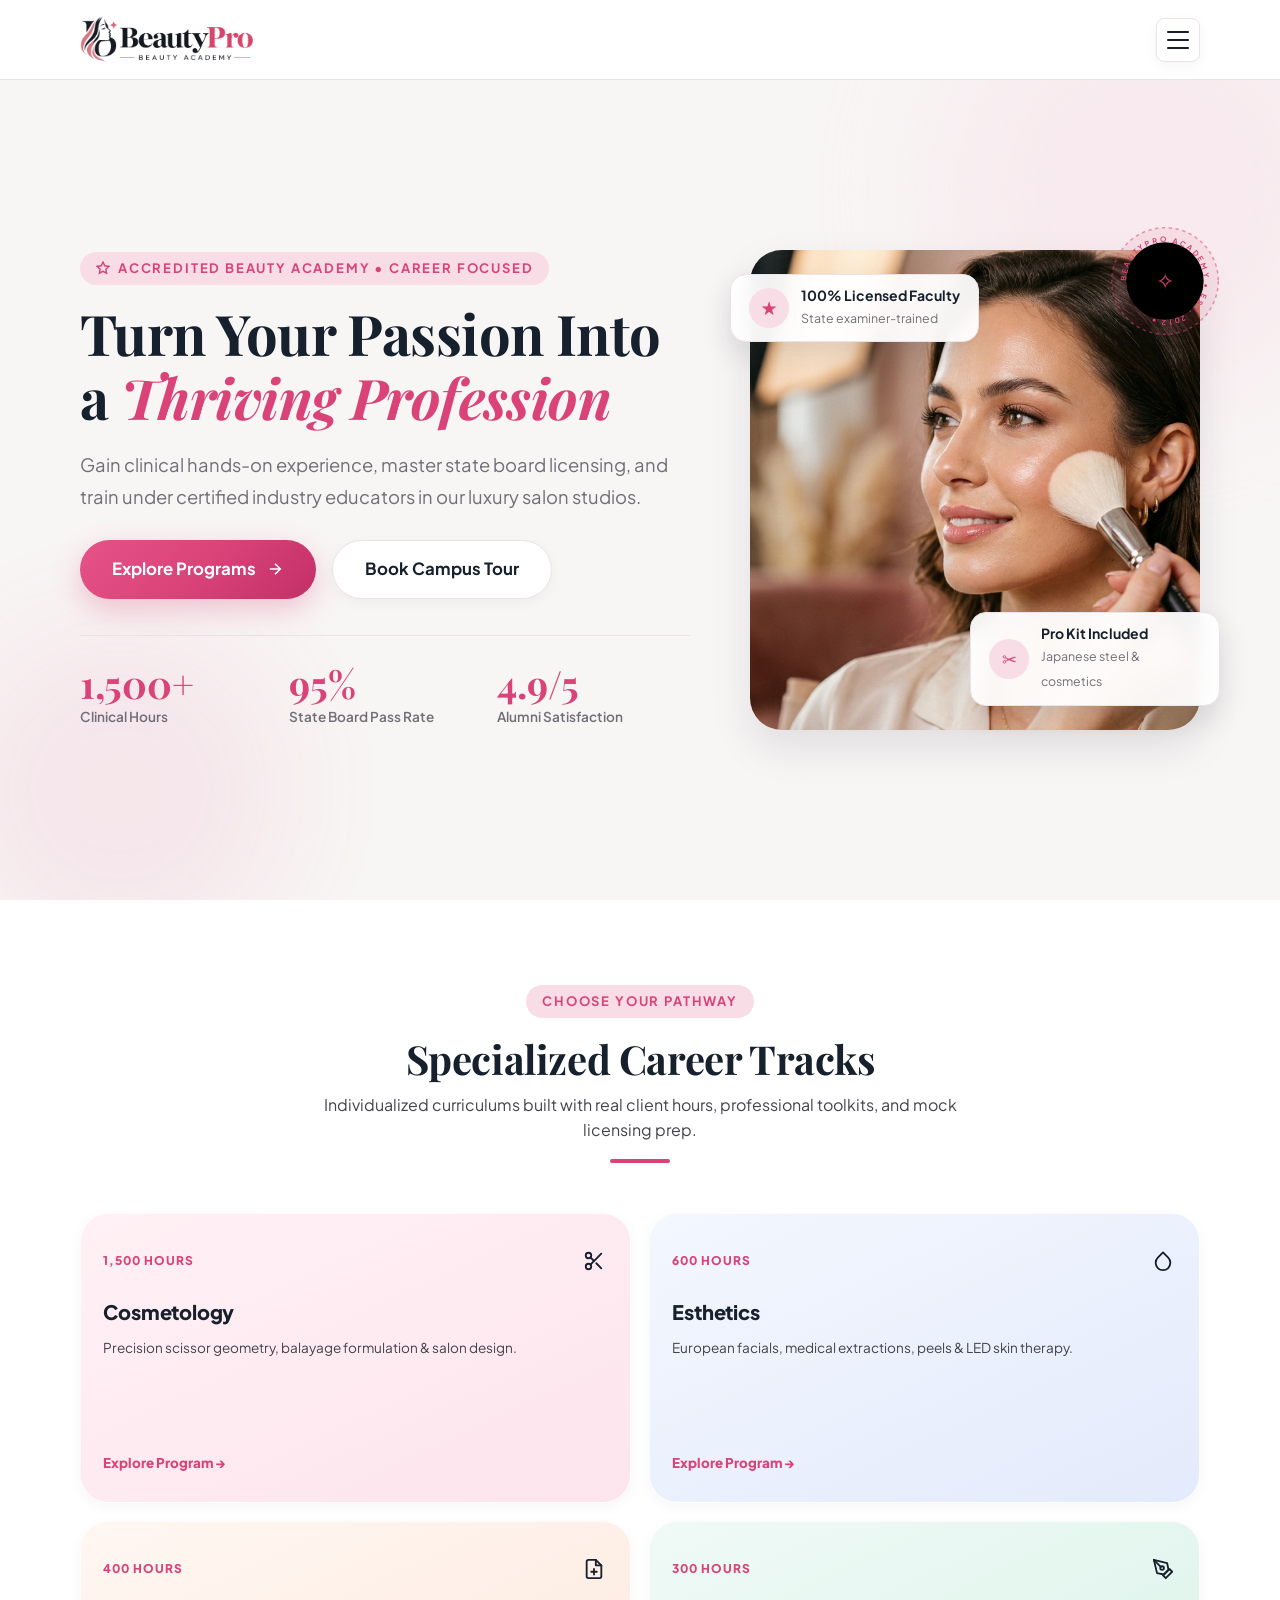
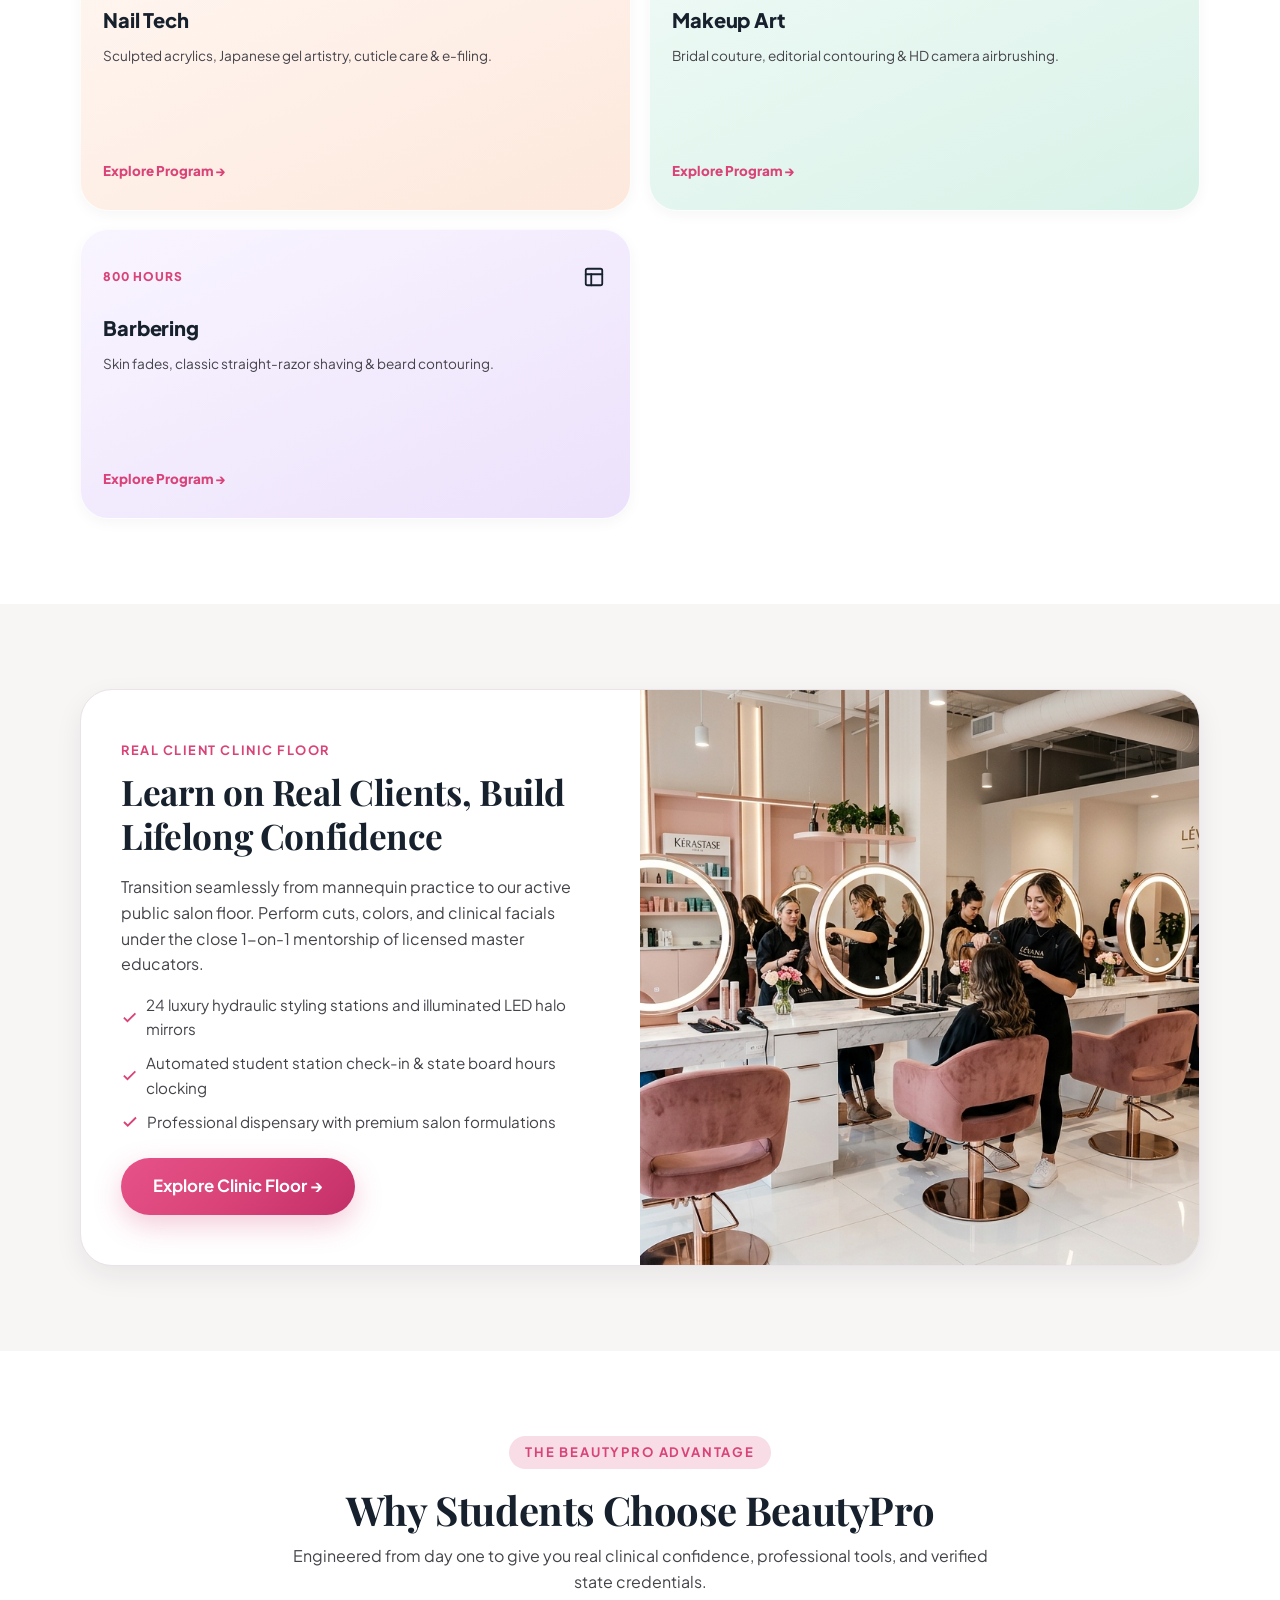
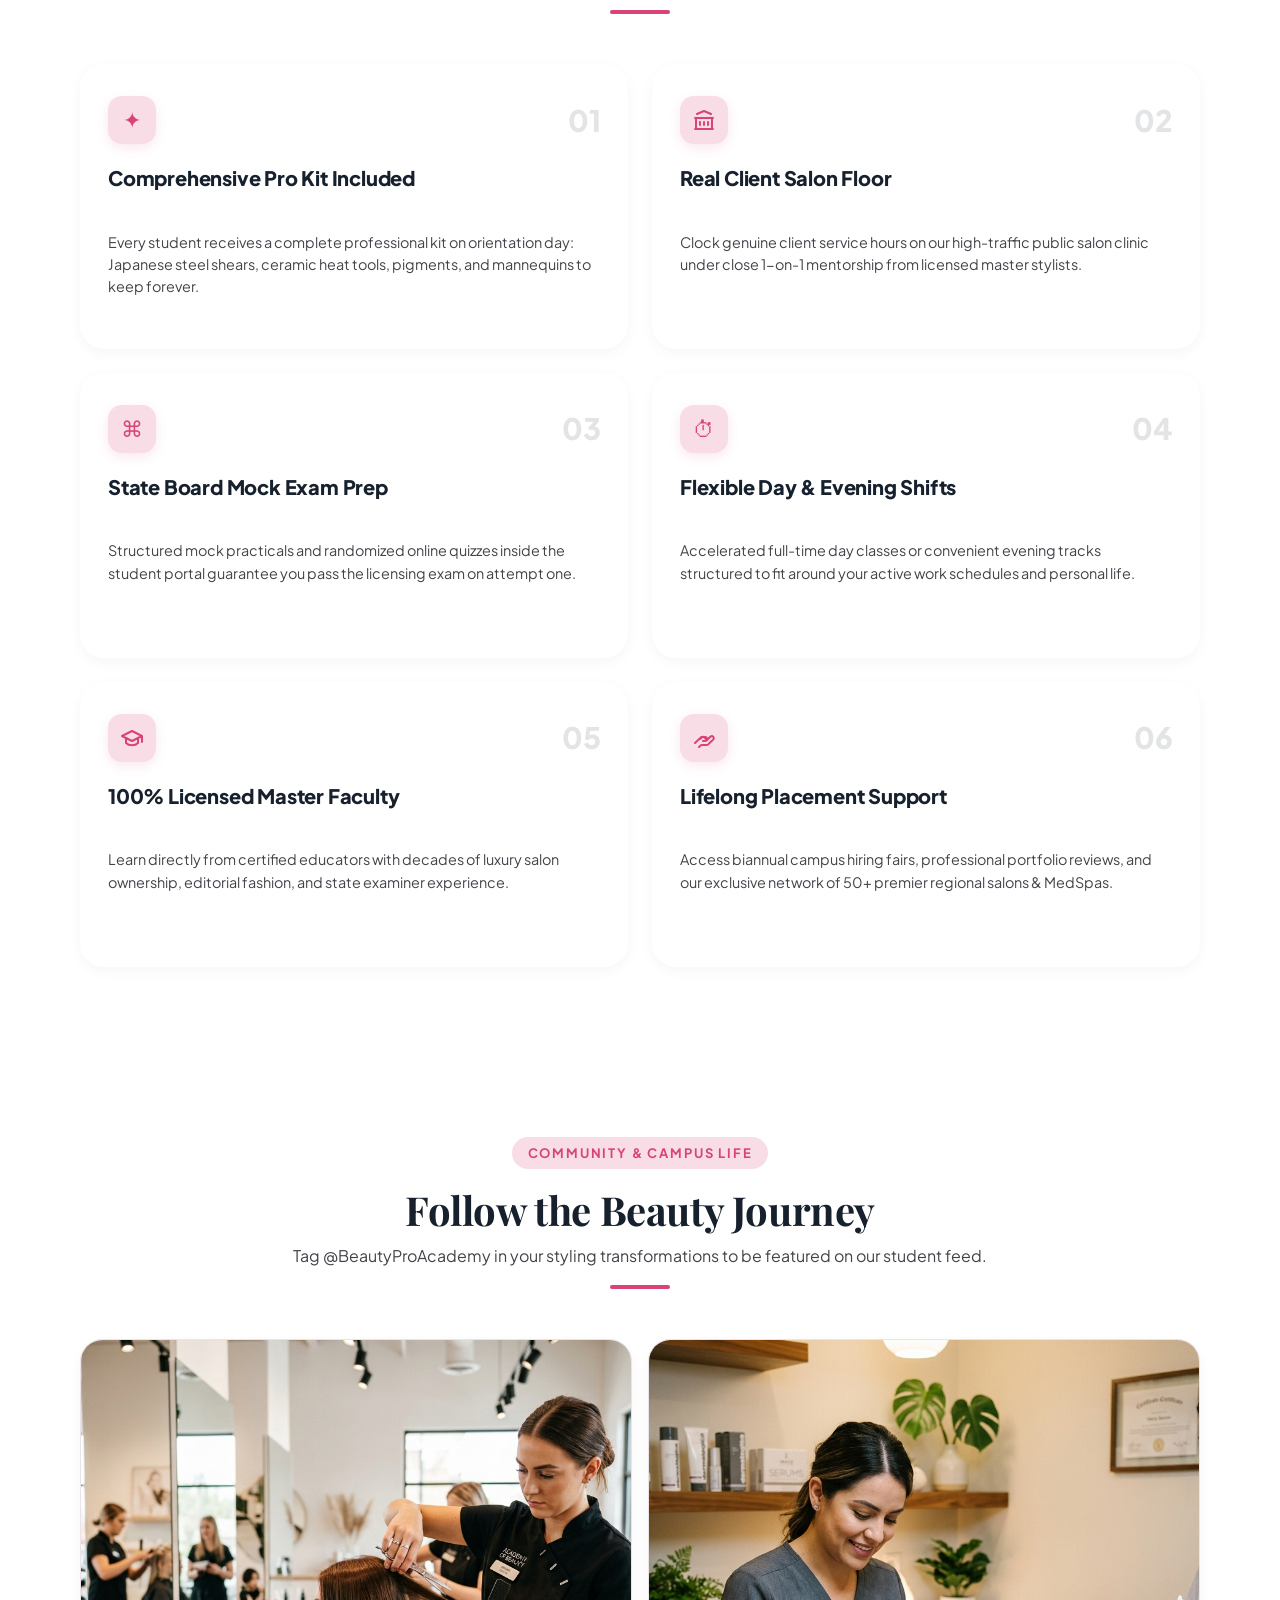
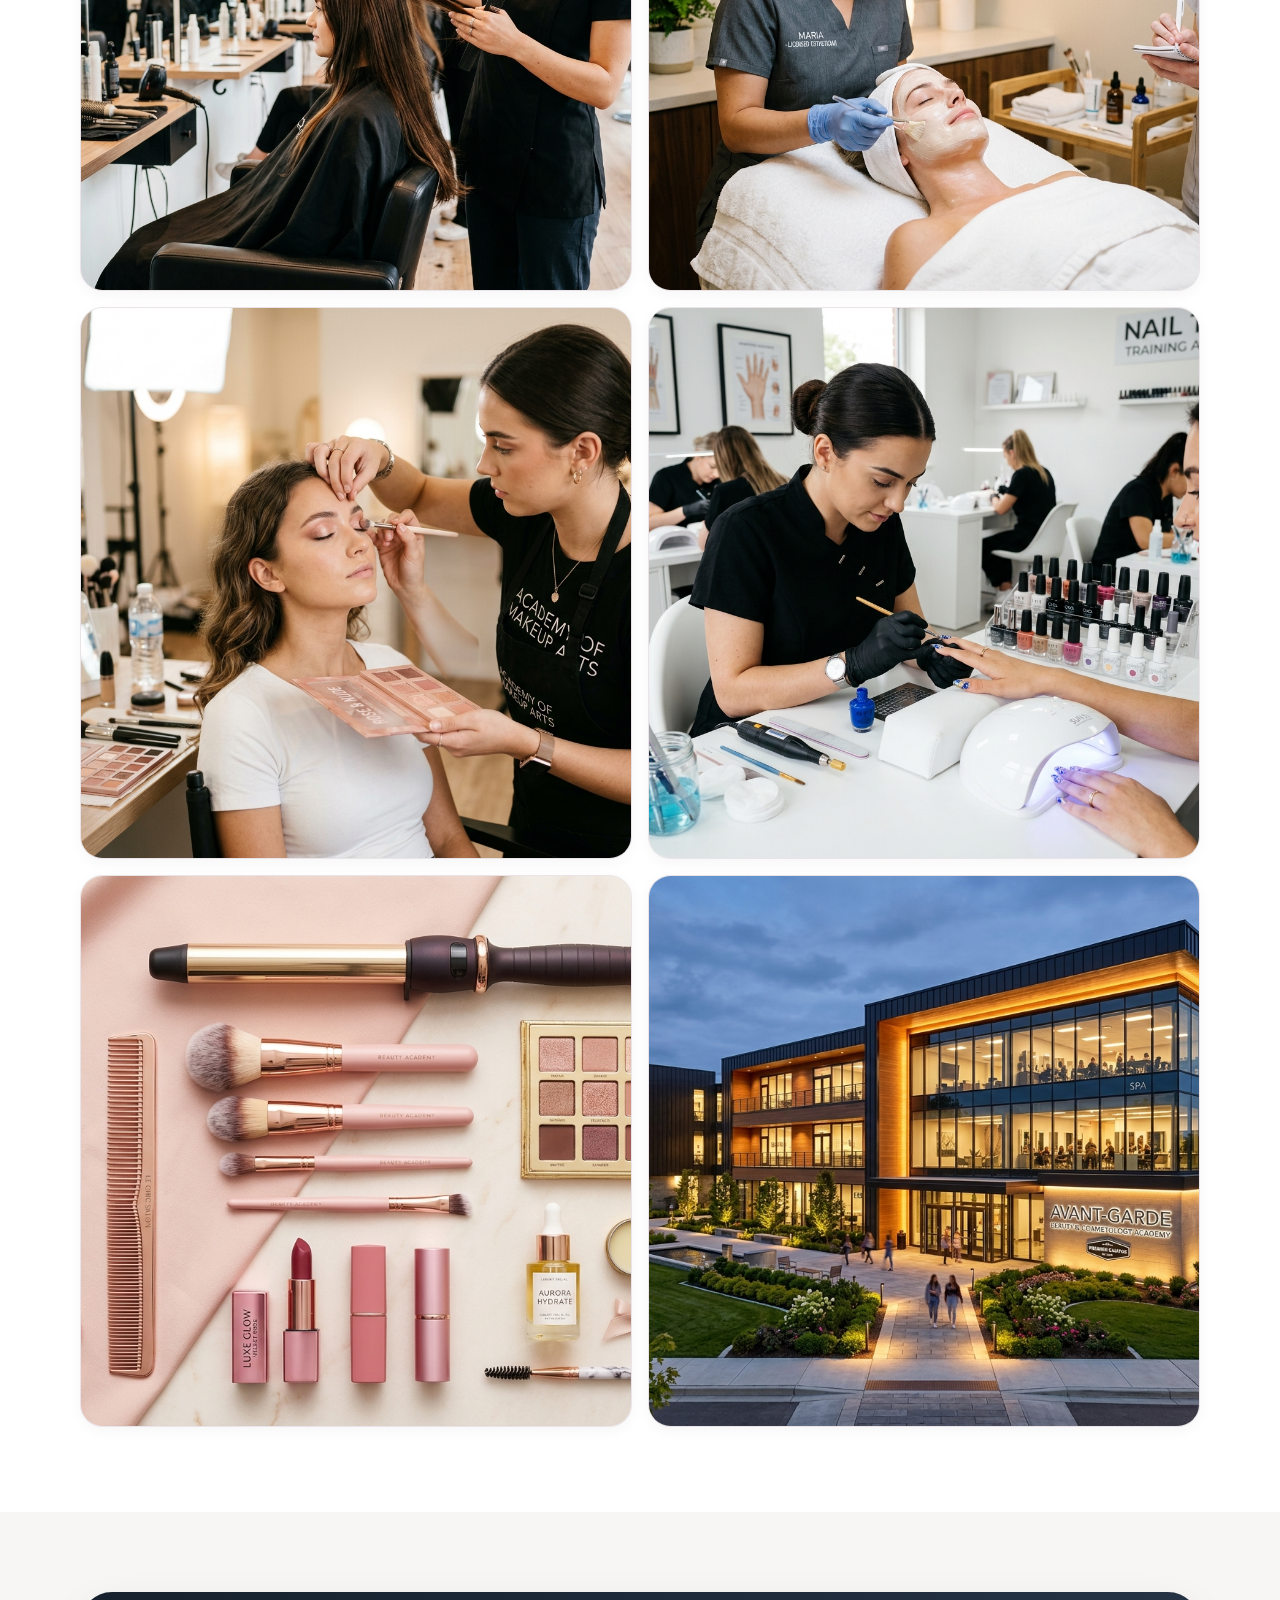
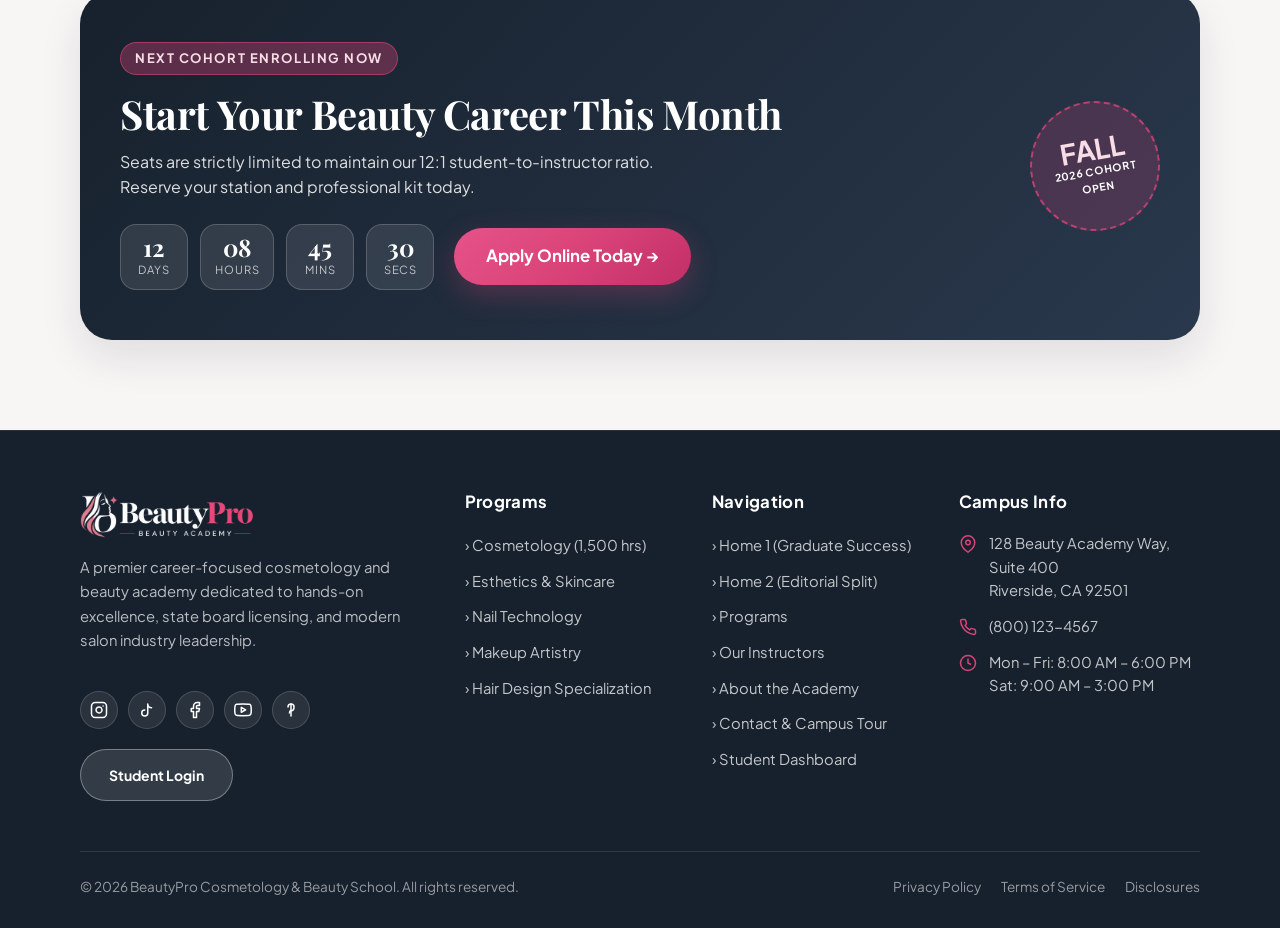
==== index.html @ d9c16f26 "first commit" ====
<!DOCTYPE html>
<html lang="en" dir="ltr">
<head>
  <meta charset="UTF-8">
  <meta name="viewport" content="width=device-width, initial-scale=1.0">
  <title>BeautyPro | Cosmetology &amp; Beauty Academy</title>
  <meta name="description" content="Turn your passion into a profession at BeautyPro Cosmetology &amp; Beauty School. Industry-leading training in hair styling, esthetics, nail technology, and makeup artistry.">
  <link rel="icon" type="image/png" href="assets/images/logo.png">
  <link rel="stylesheet" href="css/style.css">
</head>
<body>
  <!-- Attractive Luxury Preloader -->
  <div id="page-loader" class="page-loader" aria-hidden="true">
    <div class="loader-content">
      <div class="loader-logo-ring">
        <img src="assets/images/logo.png" alt="BeautyPro Beauty Academy" class="loader-logo-img">
      </div>
      <div class="loader-bar-wrap">
        <div class="loader-bar-fill"></div>
      </div>
      <span class="loader-text">BEAUTY ACADEMY</span>
    </div>
  </div>


  <!-- Shared Header with Desktop Dropdown, RTL, Theme Toggle & Tablet/Mobile Hamburger -->
  <header class="site-header" id="site-header">
    <div class="nav-container">
      <a href="index.html" class="brand-logo" id="brand-logo" aria-label="BeautyPro Home">
        <img src="assets/images/logo.png" alt="BeautyPro Beauty Academy" class="brand-logo-img logo-light" width="165" height="46">
        <img src="assets/images/logo_dark.png" alt="BeautyPro Beauty Academy" class="brand-logo-img logo-dark" width="165" height="46">
      </a>

      <!-- Desktop Navigation (Visible only on screens > 1366px) -->
      <nav class="desktop-nav" aria-label="Desktop Navigation">
        <ul class="desktop-nav-links">
          <li class="nav-dropdown">
            <button class="nav-link nav-dropdown-toggle active" aria-expanded="false" id="home-dropdown-btn">
              Home
              <svg class="dropdown-arrow" width="14" height="14" viewBox="0 0 24 24" fill="none" stroke="currentColor" stroke-width="2">
                <polyline points="6 9 12 15 18 9"></polyline>
              </svg>
            </button>
            <div class="nav-dropdown-menu" aria-labelledby="home-dropdown-btn">
              <a href="index.html" class="nav-dropdown-item active">Home 1 — Graduate Success</a>
              <a href="home-2.html" class="nav-dropdown-item">Home 2 — Editorial Split</a>
            </div>
          </li>
          <li><a href="programs.html" class="nav-link">Programs</a></li>
          <li><a href="instructors.html" class="nav-link">Instructors</a></li>
          <li><a href="about.html" class="nav-link">About</a></li>
          <li><a href="contact.html" class="nav-link">Contact</a></li>
          <li><a href="dashboard.html" class="nav-link">Dashboard</a></li>
        </ul>

        <!-- Unified Desktop Actions Group (Equal 12px Spacing Between All Buttons) -->
        <div class="nav-actions-group">
          <button class="icon-toggle-btn rtl-toggle" aria-label="Switch text direction (LTR / RTL)" title="Toggle RTL / LTR text direction">
            <svg viewBox="0 0 24 24" fill="none" stroke="currentColor" stroke-width="2.2" stroke-linecap="round" stroke-linejoin="round">
              <path d="M3 8h13M13 4l4 4-4 4M21 16H8M11 20l-4-4 4-4"/>
            </svg>
          </button>

          <button class="icon-toggle-btn theme-toggle" aria-label="Toggle light / dark mode" title="Toggle Light / Dark mode">
            <svg class="icon-sun" viewBox="0 0 24 24" fill="none" stroke="currentColor" stroke-width="2" stroke-linecap="round" stroke-linejoin="round">
              <circle cx="12" cy="12" r="5"></circle>
              <line x1="12" y1="1" x2="12" y2="3"></line>
              <line x1="12" y1="21" x2="12" y2="23"></line>
              <line x1="4.22" y1="4.22" x2="5.64" y2="5.64"></line>
              <line x1="18.36" y1="18.36" x2="19.78" y2="19.78"></line>
              <line x1="1" y1="12" x2="3" y2="12"></line>
              <line x1="21" y1="12" x2="23" y2="12"></line>
              <line x1="4.22" y1="19.78" x2="5.64" y2="18.36"></line>
              <line x1="18.36" y1="5.64" x2="19.78" y2="4.22"></line>
            </svg>
            <svg class="icon-moon" viewBox="0 0 24 24" fill="none" stroke="currentColor" stroke-width="2" stroke-linecap="round" stroke-linejoin="round">
              <path d="M21 12.79A9 9 0 1 1 11.21 3 7 7 0 0 0 21 12.79z"></path>
            </svg>
          </button>

          <a href="login.html" class="btn-nav-secondary">Login</a>
          <a href="contact.html#section-enquiry-form" class="btn-nav-primary">Apply Now</a>
        </div>
      </nav>

      <!-- Mobile & Tablet Header Controls -->
      <div class="header-actions-mobile">
        <button class="hamburger-btn" id="hamburger-btn" aria-label="Toggle navigation menu" aria-expanded="false">
          <span class="hamburger-line"></span>
          <span class="hamburger-line"></span>
          <span class="hamburger-line"></span>
        </button>
      </div>
    </div>
  </header>

  <!-- Mobile & iPad Navigation Drawer -->
  <div class="mobile-nav-backdrop" id="mobile-nav-backdrop"></div>
  <aside class="mobile-nav-drawer" id="mobile-nav-drawer" aria-label="Mobile Navigation">
    <div class="mobile-nav-header">
      <div class="brand-logo">
        <img src="assets/images/logo.png" alt="BeautyPro Beauty Academy" class="brand-logo-img logo-light" width="150" height="42">
        <img src="assets/images/logo_dark.png" alt="BeautyPro Beauty Academy" class="brand-logo-img logo-dark" width="150" height="42">
      </div>
      <button class="mobile-nav-close" id="mobile-nav-close" aria-label="Close menu">&times;</button>
    </div>
    <ul class="mobile-nav-links">
      <li>
        <div class="mobile-dropdown-header" id="mobile-home-toggle">
          <span>Home Pages</span>
          <svg class="dropdown-arrow" width="14" height="14" viewBox="0 0 24 24" fill="none" stroke="currentColor" stroke-width="2">
            <polyline points="6 9 12 15 18 9"></polyline>
          </svg>
        </div>
        <div class="mobile-sublinks">
          <a href="index.html" class="mobile-sublink active">Home 1 (Graduate Success)</a>
          <a href="home-2.html" class="mobile-sublink">Home 2 (Editorial Split)</a>
        </div>
      </li>
      <li><a href="programs.html" class="mobile-nav-link">Programs</a></li>
      <li><a href="instructors.html" class="mobile-nav-link">Instructors</a></li>
      <li><a href="about.html" class="mobile-nav-link">About</a></li>
      <li><a href="contact.html" class="mobile-nav-link">Contact</a></li>
      <li><a href="dashboard.html" class="mobile-nav-link">Dashboard</a></li>
    </ul>

    <div class="mobile-nav-toggles">
      <button class="mobile-toggle-btn rtl-toggle" aria-label="Switch text direction">
        <svg viewBox="0 0 24 24" fill="none" stroke="currentColor" stroke-width="2.2" stroke-linecap="round" stroke-linejoin="round" width="18" height="18">
          <path d="M3 8h13M13 4l4 4-4 4M21 16H8M11 20l-4-4 4-4"/>
        </svg>
        <span>RTL / LTR</span>
      </button>
      <button class="mobile-toggle-btn theme-toggle" aria-label="Toggle theme">
        <svg class="icon-moon" viewBox="0 0 24 24" fill="none" stroke="currentColor" stroke-width="2" width="18" height="18">
          <path d="M21 12.79A9 9 0 1 1 11.21 3 7 7 0 0 0 21 12.79z"></path>
        </svg>
        <svg class="icon-sun" viewBox="0 0 24 24" fill="none" stroke="currentColor" stroke-width="2" width="18" height="18">
          <circle cx="12" cy="12" r="5"></circle>
          <line x1="12" y1="1" x2="12" y2="3"></line>
          <line x1="12" y1="21" x2="12" y2="23"></line>
          <line x1="4.22" y1="4.22" x2="5.64" y2="5.64"></line>
          <line x1="18.36" y1="18.36" x2="19.78" y2="19.78"></line>
          <line x1="1" y1="12" x2="3" y2="12"></line>
          <line x1="21" y1="12" x2="23" y2="12"></line>
          <line x1="4.22" y1="19.78" x2="5.64" y2="18.36"></line>
          <line x1="18.36" y1="5.64" x2="19.78" y2="4.22"></line>
        </svg>
        <span>Theme</span>
      </button>
    </div>
    <div class="mobile-nav-footer">
      <a href="login.html" class="btn btn-secondary btn-full">Login</a>
      <a href="contact.html#section-enquiry-form" class="btn btn-primary btn-full">Apply Now</a>
    </div>
  </aside>

  <main>
    <!-- SECTION 1: HERO (LittleBloom Split Hero with Floating Badges & Rotating Seal) -->
    <section class="h1-hero-split" id="section-hero">
      <span class="h1-blob a" aria-hidden="true"></span>
      <span class="h1-blob b" aria-hidden="true"></span>

      <div class="container">
        <div class="hero-grid-split">
          <!-- Text Column -->
          <div class="hero-content-col">
            <span class="eyebrow">
              <svg width="14" height="14" viewBox="0 0 24 24" fill="none" stroke="currentColor" stroke-width="2.5"><polygon points="12 2 15.09 8.26 22 9.27 17 14.14 18.18 21.02 12 17.77 5.82 21.02 7 14.14 2 9.27 8.91 8.26 12 2"></polygon></svg>
              ACCREDITED BEAUTY ACADEMY &bull; CAREER FOCUSED
            </span>
            <h1>
              Turn Your Passion Into a <span class="accent">Thriving Profession</span>
            </h1>
            <p class="hero-lead">
              Gain clinical hands-on experience, master state board licensing, and train under certified industry educators in our luxury salon studios.
            </p>
            <div class="hero-buttons-row">
              <a href="programs.html" class="btn btn-brand btn-lg" id="hero-explore-btn">
                <span>Explore Programs</span>
                <svg width="18" height="18" viewBox="0 0 24 24" fill="none" stroke="currentColor" stroke-width="2"><line x1="5" y1="12" x2="19" y2="12"></line><polyline points="12 5 19 12 12 19"></polyline></svg>
              </a>
              <a href="contact.html" class="btn btn-soft btn-lg" id="hero-tour-btn">Book Campus Tour</a>
            </div>

            <!-- Real-time Counters Row -->
            <div class="h1-stats">
              <div class="counter-box">
                <div class="counter">1,500+</div>
                <div class="counter-label">Clinical Hours</div>
              </div>
              <div class="counter-box">
                <div class="counter">95%</div>
                <div class="counter-label">State Board Pass Rate</div>
              </div>
              <div class="counter-box">
                <div class="counter">4.9/5</div>
                <div class="counter-label">Alumni Satisfaction</div>
              </div>
            </div>
          </div>

          <!-- Photo Column with Floating Cards & Rotating Seal -->
          <div class="hero-photo-col">
            <div class="h1-photo">
              <div class="h1-photo-img">
                <img src="assets/images/hero_beauty_model.jpg" alt="Cosmetology student applying professional makeup" width="520" height="480" loading="eager">
                
                <!-- Floating Card 1 -->
                <div class="hero-float-card a">
                  <span class="icon">★</span>
                  <div>
                    <strong>100% Licensed Faculty</strong>
                    <span>State examiner-trained</span>
                  </div>
                </div>

                <!-- Floating Card 2 -->
                <div class="hero-float-card b">
                  <span class="icon">✂</span>
                  <div>
                    <strong>Pro Kit Included</strong>
                    <span>Japanese steel &amp; cosmetics</span>
                  </div>
                </div>

                <!-- Rotating Seal Badge -->
                <div class="rotating-badge" aria-hidden="true">
                  <svg viewBox="0 0 128 128" width="110" height="110">
                    <circle cx="64" cy="64" r="62" fill="rgba(217, 67, 120, 0.08)" stroke="rgba(217, 67, 120, 0.5)" stroke-width="1.8" stroke-dasharray="4 4"></circle>
                    <path id="beautyBadgePath" d="M 64,64 m -45,0 a 45,45 0 1,1 90,0 a 45,45 0 1,1 -90,0"></path>
                    <text fill="#D94378" font-size="8.5" letter-spacing="2.6" font-family="'Plus Jakarta Sans', sans-serif" font-weight="700">
                      <textPath href="#beautyBadgePath">BEAUTYPRO ACADEMY &bull; EST. 2012 &bull; </textPath>
                    </text>
                  </svg>
                  <span class="center-icon">✧</span>
                </div>
              </div>
            </div>
          </div>
        </div>
      </div>
    </section>

    <!-- SECTION 2: SPECIALTY TRACKS (Image 1: 5 Pastel Cards in 1 Single Row on Desktop) -->
    <section class="content-section section-bg-white" id="section-programs">
      <div class="container">
        <div class="section-head">
          <span class="eyebrow">CHOOSE YOUR PATHWAY</span>
          <h2 class="section-title">Specialized Career Tracks</h2>
          <p class="section-subtitle">Individualized curriculums built with real client hours, professional toolkits, and mock licensing prep.</p>
          <div class="divider-brand"></div>
        </div>

        <div class="grid-5-col">
          <!-- Card 1: Cosmetology (Rose Pastel) -->
          <a href="programs.html" class="age-card bg-grad-rose" id="track-cosmetology">
            <div class="age-card-body">
              <div class="age-card-top">
                <span class="age-card-badge">1,500 Hours</span>
                <span class="age-card-icon" aria-hidden="true"><svg width="22" height="22" viewBox="0 0 24 24" fill="none" stroke="currentColor" stroke-width="2" stroke-linecap="round" stroke-linejoin="round"><circle cx="6" cy="6" r="3"></circle><circle cx="6" cy="18" r="3"></circle><line x1="20" y1="4" x2="8.12" y2="15.88"></line><line x1="14.47" y1="14.48" x2="20" y2="20"></line><line x1="8.12" y1="8.12" x2="12" y2="12"></line></svg></span>
              </div>
              <h3>Cosmetology</h3>
              <p>Precision scissor geometry, balayage formulation &amp; salon design.</p>
            </div>
            <span class="age-card-link">Explore Program &rarr;</span>
          </a>

          <!-- Card 2: Clinical Esthetics (Lavender Pastel) -->
          <a href="programs.html" class="age-card bg-grad-lavender" id="track-esthetics">
            <div class="age-card-body">
              <div class="age-card-top">
                <span class="age-card-badge">600 Hours</span>
                <span class="age-card-icon" aria-hidden="true"><svg width="22" height="22" viewBox="0 0 24 24" fill="none" stroke="currentColor" stroke-width="2" stroke-linecap="round" stroke-linejoin="round"><path d="M12 2.69l5.66 5.66a8 8 0 1 1-11.31 0z"></path></svg></span>
              </div>
              <h3>Esthetics</h3>
              <p>European facials, medical extractions, peels &amp; LED skin therapy.</p>
            </div>
            <span class="age-card-link">Explore Program &rarr;</span>
          </a>

          <!-- Card 3: Nail Technology (Peach Pastel) -->
          <a href="programs.html" class="age-card bg-grad-peach" id="track-nails">
            <div class="age-card-body">
              <div class="age-card-top">
                <span class="age-card-badge">400 Hours</span>
                <span class="age-card-icon" aria-hidden="true"><svg width="22" height="22" viewBox="0 0 24 24" fill="none" stroke="currentColor" stroke-width="2" stroke-linecap="round" stroke-linejoin="round"><path d="M14 2H6a2 2 0 0 0-2 2v16a2 2 0 0 0 2 2h12a2 2 0 0 0 2-2V8z"></path><polyline points="14 2 14 8 20 8"></polyline><line x1="12" y1="18" x2="12" y2="12"></line><line x1="9" y1="15" x2="15" y2="15"></line></svg></span>
              </div>
              <h3>Nail Tech</h3>
              <p>Sculpted acrylics, Japanese gel artistry, cuticle care &amp; e-filing.</p>
            </div>
            <span class="age-card-link">Explore Program &rarr;</span>
          </a>

          <!-- Card 4: Makeup Artistry (Mint Pastel) -->
          <a href="programs.html" class="age-card bg-grad-mint" id="track-makeup">
            <div class="age-card-body">
              <div class="age-card-top">
                <span class="age-card-badge">300 Hours</span>
                <span class="age-card-icon" aria-hidden="true"><svg width="22" height="22" viewBox="0 0 24 24" fill="none" stroke="currentColor" stroke-width="2" stroke-linecap="round" stroke-linejoin="round"><path d="M12 19l7-7 3 3-7 7-3-3z"></path><path d="M18 13l-1.5-7.5L2 2l3.5 14.5L13 18l5-5z"></path><path d="M2 2l7.586 7.586"></path><circle cx="11" cy="11" r="2"></circle></svg></span>
              </div>
              <h3>Makeup Art</h3>
              <p>Bridal couture, editorial contouring &amp; HD camera airbrushing.</p>
            </div>
            <span class="age-card-link">Explore Program &rarr;</span>
          </a>

          <!-- Card 5: Barbering Design (Purple Pastel) -->
          <a href="programs.html" class="age-card bg-grad-purple" id="track-barbering">
            <div class="age-card-body">
              <div class="age-card-top">
                <span class="age-card-badge">800 Hours</span>
                <span class="age-card-icon" aria-hidden="true"><svg width="22" height="22" viewBox="0 0 24 24" fill="none" stroke="currentColor" stroke-width="2" stroke-linecap="round" stroke-linejoin="round"><rect x="3" y="3" width="18" height="18" rx="2" ry="2"></rect><line x1="3" y1="9" x2="21" y2="9"></line><line x1="9" y1="21" x2="9" y2="9"></line></svg></span>
              </div>
              <h3>Barbering</h3>
              <p>Skin fades, classic straight-razor shaving &amp; beard contouring.</p>
            </div>
            <span class="age-card-link">Explore Program &rarr;</span>
          </a>
        </div>
      </div>
    </section>

    <!-- SECTION 3: HANDS-ON TRAINING (LittleBloom Split Season/Facility Showcase) -->
    <section class="content-section section-bg-soft" id="section-hands-on">
      <div class="container">
        <div class="h1-season">
          <div class="h1-season-content">
            <span class="h1-season-tag">REAL CLIENT CLINIC FLOOR</span>
            <h3>Learn on Real Clients, Build Lifelong Confidence</h3>
            <p>Transition seamlessly from mannequin practice to our active public salon floor. Perform cuts, colors, and clinical facials under the close 1-on-1 mentorship of licensed master educators.</p>
            <ul style="display: flex; flex-direction: column; gap: 10px; margin-bottom: 24px; font-size: 0.95rem; color: var(--body-text);">
              <li style="display: flex; align-items: center; gap: 8px;">
                <svg width="18" height="18" viewBox="0 0 24 24" fill="none" stroke="#D94378" stroke-width="2.5"><polyline points="20 6 9 17 4 12"></polyline></svg>
                <span>24 luxury hydraulic styling stations and illuminated LED halo mirrors</span>
              </li>
              <li style="display: flex; align-items: center; gap: 8px;">
                <svg width="18" height="18" viewBox="0 0 24 24" fill="none" stroke="#D94378" stroke-width="2.5"><polyline points="20 6 9 17 4 12"></polyline></svg>
                <span>Automated student station check-in &amp; state board hours clocking</span>
              </li>
              <li style="display: flex; align-items: center; gap: 8px;">
                <svg width="18" height="18" viewBox="0 0 24 24" fill="none" stroke="#D94378" stroke-width="2.5"><polyline points="20 6 9 17 4 12"></polyline></svg>
                <span>Professional dispensary with premium salon formulations</span>
              </li>
            </ul>
            <div>
              <a href="programs.html" class="btn btn-brand btn-lg">Explore Clinic Floor &rarr;</a>
            </div>
          </div>
          <div class="h1-season-img">
            <img src="assets/images/salon_interior.jpg" alt="Modern beauty salon floor with illuminated styling mirrors" width="600" height="400" loading="lazy">
          </div>
        </div>
      </div>
    </section>

    <!-- SECTION 4: WHY BEAUTYPRO (Image 2: 6 Numbered Cards in 3 Columns x 2 Rows on Desktop) -->
    <section class="content-section section-bg-white" id="section-features">
      <div class="container">
        <div class="section-head">
          <span class="eyebrow">THE BEAUTYPRO ADVANTAGE</span>
          <h2 class="section-title">Why Students Choose BeautyPro</h2>
          <p class="section-subtitle">Engineered from day one to give you real clinical confidence, professional tools, and verified state credentials.</p>
          <div class="divider-brand"></div>
        </div>

        <div class="grid-3-col">
          <!-- Card 01 -->
          <div class="h1-feature-card" id="feat-01">
            <div class="f-top">
              <span class="f-icon-badge" aria-hidden="true">✦</span>
              <span class="f-num-watermark">01</span>
            </div>
            <h3>Comprehensive Pro Kit Included</h3>
            <p>Every student receives a complete professional kit on orientation day: Japanese steel shears, ceramic heat tools, pigments, and mannequins to keep forever.</p>
          </div>

          <!-- Card 02 -->
          <div class="h1-feature-card" id="feat-02">
            <div class="f-top">
              <span class="f-icon-badge" aria-hidden="true"><svg width="24" height="24" viewBox="0 0 24 24" fill="none" stroke="currentColor" stroke-width="2" stroke-linecap="round" stroke-linejoin="round"><path d="M3 21h18M3 10h18M5 6l7-3 7 3M4 10v11M20 10v11M8 14v3M12 14v3M16 14v3"></path></svg></span>
              <span class="f-num-watermark">02</span>
            </div>
            <h3>Real Client Salon Floor</h3>
            <p>Clock genuine client service hours on our high-traffic public salon clinic under close 1-on-1 mentorship from licensed master stylists.</p>
          </div>

          <!-- Card 03 -->
          <div class="h1-feature-card" id="feat-03">
            <div class="f-top">
              <span class="f-icon-badge" aria-hidden="true">⌘</span>
              <span class="f-num-watermark">03</span>
            </div>
            <h3>State Board Mock Exam Prep</h3>
            <p>Structured mock practicals and randomized online quizzes inside the student portal guarantee you pass the licensing exam on attempt one.</p>
          </div>

          <!-- Card 04 -->
          <div class="h1-feature-card" id="feat-04">
            <div class="f-top">
              <span class="f-icon-badge" aria-hidden="true">⏱</span>
              <span class="f-num-watermark">04</span>
            </div>
            <h3>Flexible Day &amp; Evening Shifts</h3>
            <p>Accelerated full-time day classes or convenient evening tracks structured to fit around your active work schedules and personal life.</p>
          </div>

          <!-- Card 05 -->
          <div class="h1-feature-card" id="feat-05">
            <div class="f-top">
              <span class="f-icon-badge" aria-hidden="true"><svg width="24" height="24" viewBox="0 0 24 24" fill="none" stroke="currentColor" stroke-width="2" stroke-linecap="round" stroke-linejoin="round"><path d="M22 10v6M2 10l10-5 10 5-10 5z"></path><path d="M6 12v5c3 3 9 3 12 0v-5"></path></svg></span>
              <span class="f-num-watermark">05</span>
            </div>
            <h3>100% Licensed Master Faculty</h3>
            <p>Learn directly from certified educators with decades of luxury salon ownership, editorial fashion, and state examiner experience.</p>
          </div>

          <!-- Card 06 -->
          <div class="h1-feature-card" id="feat-06">
            <div class="f-top">
              <span class="f-icon-badge" aria-hidden="true"><svg width="24" height="24" viewBox="0 0 24 24" fill="none" stroke="currentColor" stroke-width="2" stroke-linecap="round" stroke-linejoin="round"><path d="M11 15h2a2 2 0 1 0 0-4h-3c-.6 0-1.1.2-1.4.6L3 17"></path><path d="m7 21 1.6-1.4c.3-.4.8-.6 1.4-.6h4c1.1 0 2.1-.4 2.8-1.2l4.6-4.4a2 2 0 0 0-2.8-2.8L15 14"></path><path d="m14 13-1.5-1.5a2 2 0 0 0-2.8 0L8 13"></path></svg></span>
              <span class="f-num-watermark">06</span>
            </div>
            <h3>Lifelong Placement Support</h3>
            <p>Access biannual campus hiring fairs, professional portfolio reviews, and our exclusive network of 50+ premier regional salons &amp; MedSpas.</p>
          </div>
        </div>
      </div>
    </section>

    <!-- SECTION 5: FOLLOW THE BEAUTY JOURNEY (6 Photo Tiles) -->
    <section class="content-section section-bg-white" id="section-community">
      <div class="container">
        <div class="section-head">
          <span class="eyebrow">COMMUNITY &amp; CAMPUS LIFE</span>
          <h2 class="section-title">Follow the Beauty Journey</h2>
          <p class="section-subtitle">Tag @BeautyProAcademy in your styling transformations to be featured on our student feed.</p>
          <div class="divider-brand"></div>
        </div>

        <div class="insta-grid">
          <!-- Photo 1: Cosmetology Hair -->
          <div class="insta-item">
            <img src="assets/images/cosmetology_hair.jpg" alt="Student stylist cutting hair" width="300" height="300" loading="lazy">
            <div class="insta-overlay">
              <svg viewBox="0 0 24 24" fill="none" stroke="currentColor" stroke-width="2"><rect x="2" y="2" width="20" height="20" rx="5" ry="5"></rect><path d="M16 11.37A4 4 0 1 1 12.63 8 4 4 0 0 1 16 11.37z"></path><line x1="17.5" y1="6.5" x2="17.51" y2="6.5"></line></svg>
              <span>Hair Artistry</span>
            </div>
          </div>

          <!-- Photo 2: Esthetics Skincare -->
          <div class="insta-item">
            <img src="assets/images/esthetics_skincare.jpg" alt="Esthetics facial treatment" width="300" height="300" loading="lazy">
            <div class="insta-overlay">
              <svg viewBox="0 0 24 24" fill="none" stroke="currentColor" stroke-width="2"><rect x="2" y="2" width="20" height="20" rx="5" ry="5"></rect><path d="M16 11.37A4 4 0 1 1 12.63 8 4 4 0 0 1 16 11.37z"></path><line x1="17.5" y1="6.5" x2="17.51" y2="6.5"></line></svg>
              <span>Clinical Spa</span>
            </div>
          </div>

          <!-- Photo 3: Makeup Artistry -->
          <div class="insta-item">
            <img src="assets/images/makeup_artistry.jpg" alt="Editorial makeup application" width="300" height="300" loading="lazy">
            <div class="insta-overlay">
              <svg viewBox="0 0 24 24" fill="none" stroke="currentColor" stroke-width="2"><rect x="2" y="2" width="20" height="20" rx="5" ry="5"></rect><path d="M16 11.37A4 4 0 1 1 12.63 8 4 4 0 0 1 16 11.37z"></path><line x1="17.5" y1="6.5" x2="17.51" y2="6.5"></line></svg>
              <span>Bridal Couture</span>
            </div>
          </div>

          <!-- Photo 4: Nail Art -->
          <div class="insta-item">
            <img src="assets/images/nail_art_training.jpg" alt="Nail technology practice" width="300" height="300" loading="lazy">
            <div class="insta-overlay">
              <svg viewBox="0 0 24 24" fill="none" stroke="currentColor" stroke-width="2"><rect x="2" y="2" width="20" height="20" rx="5" ry="5"></rect><path d="M16 11.37A4 4 0 1 1 12.63 8 4 4 0 0 1 16 11.37z"></path><line x1="17.5" y1="6.5" x2="17.51" y2="6.5"></line></svg>
              <span>Gel Sculpting</span>
            </div>
          </div>

          <!-- Photo 5: Pro Tools -->
          <div class="insta-item">
            <img src="assets/images/tools_cosmetics.jpg" alt="Student professional kit tools" width="300" height="300" loading="lazy">
            <div class="insta-overlay">
              <svg viewBox="0 0 24 24" fill="none" stroke="currentColor" stroke-width="2"><rect x="2" y="2" width="20" height="20" rx="5" ry="5"></rect><path d="M16 11.37A4 4 0 1 1 12.63 8 4 4 0 0 1 16 11.37z"></path><line x1="17.5" y1="6.5" x2="17.51" y2="6.5"></line></svg>
              <span>Student Kits</span>
            </div>
          </div>

          <!-- Photo 6: Campus Life / Academy Exterior -->
          <div class="insta-item">
            <img src="assets/images/academy_exterior.jpg" alt="BeautyPro Academy campus exterior" width="300" height="300" loading="lazy">
            <div class="insta-overlay">
              <svg viewBox="0 0 24 24" fill="none" stroke="currentColor" stroke-width="2"><rect x="2" y="2" width="20" height="20" rx="5" ry="5"></rect><path d="M16 11.37A4 4 0 1 1 12.63 8 4 4 0 0 1 16 11.37z"></path><line x1="17.5" y1="6.5" x2="17.51" y2="6.5"></line></svg>
              <span>Campus Life</span>
            </div>
          </div>
        </div>
      </div>
    </section>
  
    <!-- SECTION 6: MONTHLY COHORT COUNTDOWN BANNER (Above Footer) -->
    <section class="content-section section-bg-soft pre-footer-cta-section" id="section-final-cta" style="padding-top: 30px;">
      <div class="container">
        <div class="offer-banner">
          <div class="ob-inner">
            <div>
              <span class="ob-tag">NEXT COHORT ENROLLING NOW</span>
              <h2>Start Your Beauty Career This Month</h2>
              <p>Seats are strictly limited to maintain our 12:1 student-to-instructor ratio. Reserve your station and professional kit today.</p>
              
              <div style="display: flex; flex-wrap: wrap; gap: 20px; align-items: center; margin-top: 24px;">
                <!-- Countdown Clock Boxes -->
                <div class="countdown">
                  <div class="cd-box"><div class="cd-num" id="cd-days">12</div><div class="cd-label">Days</div></div>
                  <div class="cd-box"><div class="cd-num" id="cd-hours">08</div><div class="cd-label">Hours</div></div>
                  <div class="cd-box"><div class="cd-num" id="cd-mins">45</div><div class="cd-label">Mins</div></div>
                  <div class="cd-box"><div class="cd-num" id="cd-secs">30</div><div class="cd-label">Secs</div></div>
                </div>

                <a href="contact.html" class="btn btn-brand btn-lg" id="final-enroll-btn">Apply Online Today &rarr;</a>
              </div>
            </div>

            <div class="discount-stamp">
              <strong>FALL</strong>
              <span>2026 COHORT<br>OPEN</span>
            </div>
          </div>
        </div>
      </div>
    </section>

    </main>

  <!-- Shared Footer -->
  <footer class="site-footer">
    <div class="container">
      <div class="footer-grid">
        <div class="footer-col">
          <div class="brand-logo" style="margin-bottom: 16px;">
            <img src="assets/images/logo_dark.png" alt="BeautyPro Beauty Academy" class="brand-logo-img" width="165" height="46">
          </div>
          <p class="footer-desc">A premier career-focused cosmetology and beauty academy dedicated to hands-on excellence, state board licensing, and modern salon industry leadership.</p>
          <div class="footer-social-links">
            <a href="https://instagram.com" target="_blank" rel="noopener" class="footer-social-icon" aria-label="Instagram">
              <svg width="18" height="18" viewBox="0 0 24 24" fill="none" stroke="currentColor" stroke-width="2" stroke-linecap="round" stroke-linejoin="round"><rect x="2" y="2" width="20" height="20" rx="5" ry="5"></rect><path d="M16 11.37A4 4 0 1 1 12.63 8 4 4 0 0 1 16 11.37z"></path><line x1="17.5" y1="6.5" x2="17.51" y2="6.5"></line></svg>
            </a>
            <a href="https://tiktok.com" target="_blank" rel="noopener" class="footer-social-icon" aria-label="TikTok">
              <svg width="18" height="18" viewBox="0 0 24 24" fill="none" stroke="currentColor" stroke-width="2" stroke-linecap="round" stroke-linejoin="round"><path d="M9 12a4 4 0 1 0 4 4V4a5 5 0 0 0 5 5"></path></svg>
            </a>
            <a href="https://facebook.com" target="_blank" rel="noopener" class="footer-social-icon" aria-label="Facebook">
              <svg width="18" height="18" viewBox="0 0 24 24" fill="none" stroke="currentColor" stroke-width="2" stroke-linecap="round" stroke-linejoin="round"><path d="M18 2h-3a5 5 0 0 0-5 5v3H7v4h3v8h4v-8h3l1-4h-4V7a1 1 0 0 1 1-1h3z"></path></svg>
            </a>
            <a href="https://youtube.com" target="_blank" rel="noopener" class="footer-social-icon" aria-label="YouTube">
              <svg width="18" height="18" viewBox="0 0 24 24" fill="none" stroke="currentColor" stroke-width="2" stroke-linecap="round" stroke-linejoin="round"><path d="M22.54 6.42a2.78 2.78 0 0 0-1.94-2C18.88 4 12 4 12 4s-6.88 0-8.6.46a2.78 2.78 0 0 0-1.94 2A29 29 0 0 0 1 11.75a29 29 0 0 0 .46 5.33A2.78 2.78 0 0 0 3.4 19.1c1.72.46 8.6.46 8.6.46s6.88 0 8.6-.46a2.78 2.78 0 0 0 1.94-2 29 29 0 0 0 .46-5.25 29 29 0 0 0-.46-5.43z"></path><polygon points="9.75 15.02 15.5 11.75 9.75 8.48 9.75 15.02"></polygon></svg>
            </a>
            <a href="https://pinterest.com" target="_blank" rel="noopener" class="footer-social-icon" aria-label="Pinterest">
              <svg width="18" height="18" viewBox="0 0 24 24" fill="none" stroke="currentColor" stroke-width="2" stroke-linecap="round" stroke-linejoin="round"><line x1="12" y1="4" x2="12" y2="20"></line><path d="M8 8a4 4 0 0 1 8 0c0 3-2 5-4 5s-2 2-2 3"></path></svg>
            </a>
          </div>
          <div>
            <a href="login.html" class="btn btn-sm btn-outline-white">Student Login</a>
          </div>
        </div>

        <div class="footer-col">
          <h4>Programs</h4>
          <ul class="footer-links">
            <li><a href="programs.html" class="footer-link">&rsaquo; Cosmetology (1,500 hrs)</a></li>
            <li><a href="programs.html" class="footer-link">&rsaquo; Esthetics &amp; Skincare</a></li>
            <li><a href="programs.html" class="footer-link">&rsaquo; Nail Technology</a></li>
            <li><a href="programs.html" class="footer-link">&rsaquo; Makeup Artistry</a></li>
            <li><a href="programs.html" class="footer-link">&rsaquo; Hair Design Specialization</a></li>
          </ul>
        </div>

        <div class="footer-col">
          <h4>Navigation</h4>
          <ul class="footer-links">
            <li><a href="index.html" class="footer-link">&rsaquo; Home 1 (Graduate Success)</a></li>
            <li><a href="home-2.html" class="footer-link">&rsaquo; Home 2 (Editorial Split)</a></li>
            <li><a href="programs.html" class="footer-link">&rsaquo; Programs</a></li>
            <li><a href="instructors.html" class="footer-link">&rsaquo; Our Instructors</a></li>
            <li><a href="about.html" class="footer-link">&rsaquo; About the Academy</a></li>
            <li><a href="contact.html" class="footer-link">&rsaquo; Contact &amp; Campus Tour</a></li>
            <li><a href="dashboard.html" class="footer-link">&rsaquo; Student Dashboard</a></li>
          </ul>
        </div>

        <div class="footer-col">
          <h4>Campus Info</h4>
          <div class="footer-contact-item">
            <svg width="18" height="18" viewBox="0 0 24 24" fill="none" stroke="currentColor" stroke-width="2"><path d="M21 10c0 7-9 13-9 13s-9-6-9-13a9 9 0 0 1 18 0z"></path><circle cx="12" cy="10" r="3"></circle></svg>
            <span>128 Beauty Academy Way, Suite 400<br>Riverside, CA 92501</span>
          </div>
          <div class="footer-contact-item">
            <svg width="18" height="18" viewBox="0 0 24 24" fill="none" stroke="currentColor" stroke-width="2" stroke-linecap="round" stroke-linejoin="round"><path d="M22 16.92v3a2 2 0 0 1-2.18 2 19.79 19.79 0 0 1-8.63-3.07 19.5 19.5 0 0 1-6-6 19.79 19.79 0 0 1-3.07-8.67A2 2 0 0 1 4.11 2h3a2 2 0 0 1 2 1.72 12.84 12.84 0 0 0 .7 2.81 2 2 0 0 1-.45 2.11L8.09 9.91a16 16 0 0 0 6 6l1.27-1.27a2 2 0 0 1 2.11-.45 12.84 12.84 0 0 0 2.81.7A2 2 0 0 1 22 16.92z"></path></svg>
            <a href="tel:8001234567" style="color: inherit; text-decoration: none;">(800) 123-4567</a>
          </div>
          <div class="footer-contact-item">
            <svg width="18" height="18" viewBox="0 0 24 24" fill="none" stroke="currentColor" stroke-width="2"><circle cx="12" cy="12" r="10"></circle><polyline points="12 6 12 12 16 14"></polyline></svg>
            <span>Mon &ndash; Fri: 8:00 AM &ndash; 6:00 PM<br>Sat: 9:00 AM &ndash; 3:00 PM</span>
          </div>
        </div>
      </div>

      <div class="footer-bottom">
        <div>&copy; 2026 BeautyPro Cosmetology &amp; Beauty School. All rights reserved.</div>
        <div class="footer-legal-links">
          <a href="#">Privacy Policy</a>
          <a href="#">Terms of Service</a>
          <a href="#">Disclosures</a>
        </div>
      </div>
    </div>
  </footer>

  <script src="js/main.js"></script>
  <!-- Back to Top Floating Button -->
  <button id="back-to-top" class="back-to-top-btn" aria-label="Back to top" title="Scroll to top">
    <svg width="20" height="20" viewBox="0 0 24 24" fill="none" stroke="currentColor" stroke-width="2.5" stroke-linecap="round" stroke-linejoin="round">
      <line x1="12" y1="19" x2="12" y2="5"></line>
      <polyline points="5 12 12 5 19 12"></polyline>
    </svg>
  </button>
</body>
</html>
---- css/style.css ----
/* ==========================================================================
   BeautyPro Cosmetology & Beauty School - Modern Design System
   Inspired by LittleBloom & BellaForma: Rich Aesthetics, Floating Badges,
   Pastel Gradient Category Cards, Numbered Features, Countdown Banners.
   Theme: Rose Pink (#D94378), Blush Pink (#F8DDE6), Deep Navy (#17212D)
   ========================================================================== */

@import url('https://fonts.googleapis.com/css2?family=Playfair+Display:ital,wght@0,400;0,600;0,700;1,400&family=Plus+Jakarta+Sans:wght@300;400;500;600;700;800&family=Noto+Sans+Arabic:wght@400;500;600;700&display=swap');

:root {
  /* Core Color Palette */
  --rose-pink: #D94378;
  --rose-pink-hover: #BF2E62;
  --rose-gradient: linear-gradient(135deg, #E65388 0%, #D94378 50%, #C22F67 100%);
  --blush-pink: #F8DDE6;
  --blush-light: #FDF7F9;
  --white: #FFFFFF;
  --surface-card: #FFFFFF;
  --surface-alt: #F8F5F5;
  --deep-navy: #17212D;
  --navy-darker: #0F1720;
  --navy-muted: #2A3644;
  --soft-bg: #F8F5F5;
  --body-text: #45434A;
  --heading-text: #17212D;
  --muted-text: #716E77;
  --border-subtle: #EAE3E7;
  --border-pink: #F2D2DE;
  --header-bg: rgba(255, 255, 255, 0.96);
  --input-bg: #FFFFFF;

  /* LittleBloom Soft Pastel Gradients for Category Cards */
  --card-grad-rose: linear-gradient(145deg, #FFF2F6 0%, #FDE4ED 100%);
  --card-grad-lavender: linear-gradient(145deg, #F5F6FE 0%, #E6EAFB 100%);
  --card-grad-peach: linear-gradient(145deg, #FFF7F2 0%, #FDE9DC 100%);
  --card-grad-mint: linear-gradient(145deg, #F2FAF7 0%, #DCF3EA 100%);

  /* Typography */
  --font-serif: 'Playfair Display', Georgia, serif;
  --font-sans: 'Plus Jakarta Sans', -apple-system, BlinkMacSystemFont, "Segoe UI", Roboto, sans-serif;
  --font-arabic: 'Noto Sans Arabic', 'Plus Jakarta Sans', sans-serif;

  /* Shadows */
  --shadow-sm: 0 4px 14px rgba(23, 33, 45, 0.04);
  --shadow-md: 0 10px 28px rgba(23, 33, 45, 0.07);
  --shadow-lg: 0 18px 42px rgba(23, 33, 45, 0.1);
  --shadow-pink: 0 10px 28px rgba(217, 67, 120, 0.28);
  --shadow-float: 0 12px 30px rgba(23, 33, 45, 0.12);

  /* Radius */
  --radius-sm: 8px;
  --radius-md: 16px;
  --radius-lg: 24px;
  --radius-xl: 32px;
  --radius-pill: 9999px;

  /* Transitions */
  --transition-fast: 0.15s ease;
  --transition-normal: 0.25s ease;
  --transition-smooth: 0.35s cubic-bezier(0.16, 1, 0.3, 1);
}

/* --------------------------------------------------------------------------
   Dark Mode Overrides
   -------------------------------------------------------------------------- */
[data-theme="dark"] {
  --white: #172230;
  --surface-card: #1C2838;
  --surface-alt: #131C28;
  --deep-navy: #F3F4F6;
  --heading-text: #FFFFFF;
  --soft-bg: #0D1520;
  --body-text: #CBD5E1;
  --muted-text: #94A3B8;
  --border-subtle: #2B384A;
  --border-pink: #4F2E3E;
  --blush-pink: #38202D;
  --blush-light: #201924;
  --header-bg: rgba(23, 34, 48, 0.96);
  --input-bg: #151E2B;

  --card-grad-rose: linear-gradient(145deg, #2D1E28 0%, #221720 100%);
  --card-grad-lavender: linear-gradient(145deg, #1C2538 0%, #161D2B 100%);
  --card-grad-peach: linear-gradient(145deg, #2D221D 0%, #201A17 100%);
  --card-grad-mint: linear-gradient(145deg, #1A2E28 0%, #14221E 100%);

  --shadow-sm: 0 4px 14px rgba(0, 0, 0, 0.3);
  --shadow-md: 0 10px 28px rgba(0, 0, 0, 0.4);
  --shadow-lg: 0 18px 42px rgba(0, 0, 0, 0.5);
}

/* --------------------------------------------------------------------------
   RTL Overrides
   -------------------------------------------------------------------------- */
[dir="rtl"] {
  direction: rtl;
  text-align: right;
  font-family: var(--font-arabic);
}

[dir="rtl"] .dropdown-arrow {
  margin-left: 0;
  margin-right: 6px;
}

[dir="rtl"] .mobile-nav-drawer {
  right: auto;
  left: 0;
  transform: translateX(-100%);
}

[dir="rtl"] .mobile-nav-drawer.is-active {
  transform: translateX(0);
}

[dir="rtl"] .hero-float-card.a {
  left: auto;
  right: -15px;
}

[dir="rtl"] .hero-float-card.b {
  right: auto;
  left: -15px;
}

[dir="rtl"] .rotating-badge {
  left: 15px;
  right: auto;
}

[dir="rtl"] .footer-link:hover {
  transform: translateX(-4px);
}

/* --------------------------------------------------------------------------
   CSS Reset & Base
   -------------------------------------------------------------------------- */
*, *::before, *::after {
  box-sizing: border-box;
  margin: 0;
  padding: 0;
}

html {
  font-size: 16px;
  scroll-behavior: smooth;
  -webkit-text-size-adjust: 100%;
}

body {
  font-family: var(--font-sans);
  background-color: var(--soft-bg);
  color: var(--body-text);
  line-height: 1.6;
  font-weight: 400;
  min-height: 100vh;
  display: flex;
  flex-direction: column;
  overflow-x: hidden;
  width: 100%;
  transition: background-color var(--transition-normal), color var(--transition-normal);
}

img, picture, svg, video {
  display: block;
  max-width: 100%;
  height: auto;
}

a {
  color: inherit;
  text-decoration: none;
  transition: color var(--transition-fast), transform var(--transition-fast);
}

button, input, select, textarea {
  font: inherit;
}

button {
  cursor: pointer;
  border: none;
  background: none;
}

ul, ol {
  list-style: none;
}

/* --------------------------------------------------------------------------
   Typography
   -------------------------------------------------------------------------- */
h1, h2, h3, h4, h5, h6 {
  font-family: var(--font-serif);
  color: var(--heading-text);
  font-weight: 700;
  line-height: 1.25;
  margin-bottom: 0.5rem;
  letter-spacing: -0.01em;
}

h1 {
  font-size: clamp(2.2rem, 5vw, 3.5rem);
  line-height: 1.15;
}

h2 {
  font-size: clamp(1.75rem, 3.5vw, 2.5rem);
}

h3 {
  font-size: clamp(1.25rem, 2.2vw, 1.7rem);
}

h4 {
  font-size: 1.2rem;
}

p {
  margin-bottom: 1rem;
  color: var(--body-text);
}

p:last-child {
  margin-bottom: 0;
}

.lead-text {
  font-size: 1.15rem;
  color: var(--muted-text);
  line-height: 1.65;
}

.accent {
  color: var(--rose-pink);
  font-style: italic;
  font-weight: 700;
}

.text-rose { color: var(--rose-pink) !important; }
.text-navy { color: var(--heading-text) !important; }
.text-muted { color: var(--muted-text) !important; }

/* --------------------------------------------------------------------------
   Layout Containers & Grid Rules
   CRITICAL: MAXIMUM TWO CARDS PER ROW AT ANY SCREEN SIZE!
   -------------------------------------------------------------------------- */
.container {
  width: 100%;
  max-width: 1160px;
  margin-left: auto;
  margin-right: auto;
  padding-left: 20px;
  padding-right: 20px;
}

.container-narrow {
  width: 100%;
  max-width: 860px;
  margin-left: auto;
  margin-right: auto;
  padding-left: 20px;
  padding-right: 20px;
}

.container-wide {
  width: 100%;
  max-width: 1160px;
  margin-left: auto;
  margin-right: auto;
  padding-left: 20px;
  padding-right: 20px;
}

/* Card Grid System (Responsive Multi-Column & 2-Col support) */
.card-grid-2 {
  display: grid;
  grid-template-columns: 1fr;
  gap: 28px;
  width: 100%;
}

@media (min-width: 768px) {
  .card-grid-2 {
    grid-template-columns: repeat(2, 1fr);
  }
}

/* 5 Column Grid (Image 1 & Category tracks: 5 across 1 row on desktop) */
.grid-5-col {
  display: grid;
  grid-template-columns: 1fr;
  gap: 20px;
  width: 100%;
}

@media (min-width: 576px) {
  .grid-5-col {
    grid-template-columns: repeat(2, 1fr);
  }
}

@media (min-width: 992px) {
  .grid-5-col {
    grid-template-columns: repeat(5, 1fr);
    gap: 18px;
  }
}

/* 3 Column Grid (Image 2 & Numbered features: 3 across on desktop) */
.grid-3-col {
  display: grid;
  grid-template-columns: 1fr;
  gap: 24px;
  width: 100%;
}

@media (min-width: 768px) {
  .grid-3-col {
    grid-template-columns: repeat(3, 1fr);
    gap: 24px;
  }
}

/* 4 Column Grid (Image 5 & Specialization sets: 4 across on desktop) */
.grid-4-col {
  display: grid;
  grid-template-columns: 1fr;
  gap: 24px;
  width: 100%;
}

@media (min-width: 576px) {
  .grid-4-col {
    grid-template-columns: repeat(2, 1fr);
  }
}

@media (min-width: 992px) {
  .grid-4-col {
    grid-template-columns: repeat(4, 1fr);
    gap: 24px;
  }
}

/* 6 Column Instagram / Campus Gallery Grid (Image 3: 6 photos in 1 row on desktop) */
.insta-grid {
  display: grid;
  grid-template-columns: repeat(2, 1fr);
  gap: 16px;
  width: 100%;
}

@media (min-width: 576px) {
  .insta-grid {
    grid-template-columns: repeat(3, 1fr);
  }
}

@media (min-width: 992px) {
  .insta-grid {
    grid-template-columns: repeat(6, 1fr);
    gap: 16px;
  }
}

/* Bento Grid (Image 4: 2 Top + 3 Bottom) */
.bento-grid {
  display: flex;
  flex-direction: column;
  gap: 24px;
  width: 100%;
}

.bento-row-top {
  display: grid;
  grid-template-columns: 1fr;
  gap: 24px;
}

@media (min-width: 992px) {
  .bento-row-top {
    grid-template-columns: 1fr 1fr;
  }
}

.bento-row-bottom {
  display: grid;
  grid-template-columns: 1fr;
  gap: 24px;
}

@media (min-width: 768px) {
  .bento-row-bottom {
    grid-template-columns: repeat(3, 1fr);
  }
}

/* Section Wrapper */
.content-section {
  padding: 85px 0;
  position: relative;
}

.section-bg-white { background-color: var(--white); }
.section-bg-soft { background-color: var(--soft-bg); }
.section-bg-blush { background-color: var(--blush-pink); }
.section-bg-blush-light { background-color: var(--blush-light); }
.section-bg-navy { background-color: #17212D; color: #FFFFFF; }
.section-bg-navy h1,
.section-bg-navy h2,
.section-bg-navy h3,
.section-bg-navy h4 { color: #FFFFFF; }
.section-bg-navy p,
.section-bg-navy .lead-text { color: rgba(255, 255, 255, 0.85); }

/* Section Header (LittleBloom Styled) */
.section-head {
  text-align: center;
  max-width: 700px;
  margin: 0 auto 50px auto;
}

.eyebrow {
  display: inline-flex;
  align-items: center;
  gap: 8px;
  font-family: var(--font-sans);
  font-size: 0.8125rem;
  font-weight: 700;
  letter-spacing: 0.14em;
  text-transform: uppercase;
  color: var(--rose-pink);
  background: var(--blush-pink);
  padding: 6px 16px;
  border-radius: var(--radius-pill);
  margin-bottom: 16px;
}

.divider-brand {
  width: 60px;
  height: 4px;
  background: var(--rose-pink);
  border-radius: var(--radius-pill);
  margin: 16px auto 0 auto;
}

/* --------------------------------------------------------------------------
   Buttons (LittleBloom Brand & Soft Pills)
   -------------------------------------------------------------------------- */
.btn {
  display: inline-flex;
  align-items: center;
  justify-content: center;
  gap: 10px;
  font-family: var(--font-sans);
  font-weight: 700;
  font-size: 0.95rem;
  padding: 13px 28px;
  border-radius: var(--radius-pill);
  transition: all var(--transition-normal);
  text-align: center;
  white-space: nowrap;
}

.btn-brand,
.btn-primary {
  background: var(--rose-gradient);
  color: #FFFFFF;
  box-shadow: var(--shadow-pink);
}

.btn-brand:hover,
.btn-primary:hover {
  transform: translateY(-2px);
  box-shadow: 0 12px 32px rgba(217, 67, 120, 0.38);
  color: #FFFFFF;
}

.btn-soft,
.btn-secondary {
  background-color: var(--surface-card);
  color: var(--heading-text);
  border: 1.5px solid var(--border-subtle);
  box-shadow: var(--shadow-sm);
}

.btn-soft:hover,
.btn-secondary:hover {
  border-color: var(--rose-pink);
  color: var(--rose-pink);
  background-color: var(--blush-light);
  transform: translateY(-2px);
}

.btn-outline-navy {
  background-color: transparent;
  color: var(--heading-text);
  border: 1.5px solid var(--border-subtle);
}

.btn-outline-navy:hover {
  background-color: var(--heading-text);
  color: var(--white);
}

.btn-outline-white {
  background-color: transparent;
  color: #FFFFFF;
  border: 1.5px solid rgba(255, 255, 255, 0.7);
}

.btn-outline-white:hover {
  background-color: #FFFFFF;
  color: #17212D;
  border-color: #FFFFFF;
}

.btn-sm {
  padding: 8px 18px;
  font-size: 0.875rem;
}

.btn-lg {
  padding: 15px 32px;
  font-size: 1.05rem;
}

.btn-full {
  width: 100%;
}

/* --------------------------------------------------------------------------
   Header & Navigation (Updated with Theme Toggle, RTL, Dashboard next to Contact)
   MANDATORY: Hamburger active on Mobile, all iPads & iPad Pros (<= 1366px)
   -------------------------------------------------------------------------- */
.site-header {
  position: sticky;
  top: 0;
  z-index: 1000;
  background-color: var(--header-bg);
  backdrop-filter: blur(12px);
  -webkit-backdrop-filter: blur(12px);
  border-bottom: 1px solid var(--border-subtle);
  height: 80px;
  display: flex;
  align-items: center;
  transition: background-color var(--transition-normal), border-color var(--transition-normal);
}

.nav-container {
  display: flex;
  align-items: center;
  justify-content: space-between;
  width: 100%;
  max-width: 1160px;
  margin: 0 auto;
  padding: 0 20px;
  gap: 16px;
}

.brand-logo {
  display: inline-flex;
  align-items: center;
  text-decoration: none;
  flex-shrink: 0;
}

.brand-logo-img {
  height: 48px;
  width: auto;
  max-width: 185px;
  object-fit: contain;
  display: block;
  transition: transform var(--transition-fast);
}

.brand-logo:hover .brand-logo-img {
  transform: scale(1.02);
}

.logo-dark {
  display: none !important;
}

[data-theme="dark"] .logo-light {
  display: none !important;
}

[data-theme="dark"] .logo-dark {
  display: block !important;
}

/* Seamless logo in dark mode: pure transparent, zero white box */
[data-theme="dark"] .brand-logo-img {
  background: transparent !important;
  padding: 0 !important;
  border-radius: 0 !important;
  box-shadow: none !important;
}

.brand-logo span.dot {
  color: var(--rose-pink);
}

/* Desktop Navigation (Visible only > 1366px) */
.desktop-nav {
  display: none;
  align-items: center;
  gap: 28px;
  flex-grow: 1;
  justify-content: flex-end;
}

.desktop-nav-links {
  display: flex;
  align-items: center;
  gap: 24px;
}

.nav-link {
  font-weight: 600;
  font-size: 0.95rem;
  color: var(--heading-text);
  padding: 8px 2px;
  position: relative;
  transition: color var(--transition-fast);
}

.nav-link:hover,
.nav-link.active {
  color: var(--rose-pink);
}

.nav-link.active::after {
  content: '';
  position: absolute;
  bottom: 0;
  left: 0;
  right: 0;
  height: 2px;
  background-color: var(--rose-pink);
  border-radius: 2px;
}

/* Home Dropdown Menu */
.nav-dropdown {
  position: relative;
}

.nav-dropdown-toggle {
  display: flex;
  align-items: center;
  gap: 6px;
  cursor: pointer;
  background: none;
  border: none;
}

.dropdown-arrow {
  transition: transform var(--transition-fast);
}

.nav-dropdown:hover .dropdown-arrow {
  transform: rotate(180deg);
}

.nav-dropdown-menu {
  position: absolute;
  top: 100%;
  left: 0;
  min-width: 230px;
  background: var(--surface-card);
  border: 1px solid var(--border-subtle);
  border-radius: var(--radius-md);
  box-shadow: var(--shadow-lg);
  padding: 8px 0;
  margin-top: 12px;
  opacity: 0;
  visibility: hidden;
  transform: translateY(10px);
  transition: all var(--transition-normal);
  z-index: 100;
}

[dir="rtl"] .nav-dropdown-menu {
  left: auto;
  right: 0;
}

.nav-dropdown:hover .nav-dropdown-menu {
  opacity: 1;
  visibility: visible;
  transform: translateY(0);
}

.nav-dropdown-item {
  display: block;
  padding: 10px 18px;
  font-size: 0.9rem;
  font-weight: 600;
  color: var(--heading-text);
  transition: background-color var(--transition-fast), color var(--transition-fast);
}

.nav-dropdown-item:hover {
  background-color: var(--blush-light);
  color: var(--rose-pink);
}

/* Unified Desktop Actions Group (Equal 12px Spacing Between All Buttons, Perfect 40px Height) */
.nav-actions-group {
  display: flex;
  align-items: center;
  gap: 12px;
}

.nav-controls-row {
  display: flex;
  align-items: center;
  gap: 12px;
}

.icon-toggle-btn {
  width: 40px;
  height: 40px;
  border-radius: var(--radius-pill);
  background: var(--surface-card);
  border: 1.5px solid var(--border-subtle);
  color: var(--heading-text);
  display: inline-flex;
  align-items: center;
  justify-content: center;
  cursor: pointer;
  transition: all var(--transition-fast);
  box-shadow: var(--shadow-sm);
  flex-shrink: 0;
}

.icon-toggle-btn:hover {
  background: var(--blush-pink);
  color: var(--rose-pink);
  border-color: var(--border-pink);
  transform: translateY(-2px);
}

.icon-toggle-btn svg {
  width: 18px;
  height: 18px;
}

/* In Light Mode: Show crisp Moon icon to prompt switching to Dark Mode */
.icon-moon { display: block; }
.icon-sun { display: none; }

/* In Dark Mode: Show glowing golden Sun icon to prompt switching to Light Mode */
[data-theme="dark"] .icon-moon { display: none; }
[data-theme="dark"] .icon-sun { display: block; color: #F59E0B; }

.btn-nav-secondary {
  height: 40px;
  padding: 0 18px;
  border-radius: var(--radius-pill);
  font-family: var(--font-sans);
  font-size: 0.88rem;
  font-weight: 700;
  display: inline-flex;
  align-items: center;
  justify-content: center;
  background: var(--surface-card);
  color: var(--heading-text);
  border: 1.5px solid var(--border-subtle);
  box-shadow: var(--shadow-sm);
  transition: all var(--transition-fast);
  white-space: nowrap;
  text-decoration: none;
  cursor: pointer;
  flex-shrink: 0;
}

.btn-nav-secondary:hover {
  border-color: var(--rose-pink);
  color: var(--rose-pink);
  background: var(--blush-light);
  transform: translateY(-2px);
}

.btn-nav-primary {
  height: 40px;
  padding: 0 20px;
  border-radius: var(--radius-pill);
  font-family: var(--font-sans);
  font-size: 0.88rem;
  font-weight: 700;
  display: inline-flex;
  align-items: center;
  justify-content: center;
  background: var(--rose-gradient);
  color: #FFFFFF;
  border: 1.5px solid transparent;
  box-shadow: var(--shadow-pink);
  transition: all var(--transition-fast);
  white-space: nowrap;
  text-decoration: none;
  cursor: pointer;
  flex-shrink: 0;
}

.btn-nav-primary:hover {
  transform: translateY(-2px);
  box-shadow: 0 10px 24px rgba(217, 67, 120, 0.38);
  color: #FFFFFF;
}

/* Backward-compatible desktop-nav-cta */
.desktop-nav-cta {
  display: flex;
  align-items: center;
  gap: 12px;
}

/* Header Actions for Mobile/iPad (<= 1366px) */
.header-actions-mobile {
  display: flex;
  align-items: center;
  gap: 8px;
}

.hamburger-btn {
  display: flex;
  flex-direction: column;
  justify-content: center;
  align-items: center;
  width: 44px;
  height: 44px;
  border-radius: var(--radius-sm);
  background: var(--surface-card);
  border: 1.5px solid var(--border-subtle);
  color: var(--heading-text);
  cursor: pointer;
  z-index: 1002;
  transition: background var(--transition-fast);
  box-shadow: var(--shadow-sm);
}

.hamburger-btn:hover {
  background: var(--blush-pink);
}

.hamburger-line {
  width: 22px;
  height: 2px;
  background-color: var(--heading-text);
  transition: all var(--transition-normal);
  margin: 3px 0;
  border-radius: 2px;
}

.hamburger-btn.is-active .hamburger-line:nth-child(1) {
  transform: translateY(8px) rotate(45deg);
}

.hamburger-btn.is-active .hamburger-line:nth-child(2) {
  opacity: 0;
}

.hamburger-btn.is-active .hamburger-line:nth-child(3) {
  transform: translateY(-8px) rotate(-45deg);
}

/* Mobile & iPad Drawer Navigation */
.mobile-nav-backdrop {
  position: fixed;
  inset: 0;
  background-color: rgba(23, 33, 45, 0.65);
  backdrop-filter: blur(4px);
  z-index: 1001;
  opacity: 0;
  visibility: hidden;
  transition: all var(--transition-smooth);
}

.mobile-nav-backdrop.is-active {
  opacity: 1;
  visibility: visible;
}

.mobile-nav-drawer {
  position: fixed;
  top: 0;
  right: 0;
  bottom: 0;
  width: min(350px, 85vw);
  background: var(--surface-card);
  z-index: 1002;
  padding: 24px;
  display: flex;
  flex-direction: column;
  box-shadow: var(--shadow-lg);
  transform: translateX(100%);
  transition: transform var(--transition-smooth);
  overflow-y: auto;
}

.mobile-nav-drawer.is-active {
  transform: translateX(0);
}

.mobile-nav-header {
  display: flex;
  align-items: center;
  justify-content: space-between;
  padding-bottom: 18px;
  border-bottom: 1px solid var(--border-subtle);
  margin-bottom: 20px;
}

.mobile-nav-close {
  width: 38px;
  height: 38px;
  display: flex;
  align-items: center;
  justify-content: center;
  border-radius: 50%;
  background: var(--soft-bg);
  color: var(--heading-text);
  font-size: 1.35rem;
}

.mobile-nav-links {
  display: flex;
  flex-direction: column;
  gap: 14px;
  margin-bottom: 28px;
}

.mobile-nav-link {
  font-size: 1.05rem;
  font-weight: 600;
  color: var(--heading-text);
  padding: 8px 0;
  border-bottom: 1px solid var(--border-subtle);
  display: flex;
  justify-content: space-between;
  align-items: center;
}

.mobile-nav-link.active,
.mobile-nav-link:hover {
  color: var(--rose-pink);
}

.mobile-dropdown-header {
  display: flex;
  align-items: center;
  justify-content: space-between;
  cursor: pointer;
  font-size: 1.05rem;
  font-weight: 600;
  color: var(--heading-text);
  padding: 8px 0;
}

.mobile-sublinks {
  padding-left: 14px;
  display: flex;
  flex-direction: column;
  gap: 10px;
  margin-top: 8px;
  margin-bottom: 8px;
  border-left: 2px solid var(--blush-pink);
}

[dir="rtl"] .mobile-sublinks {
  padding-left: 0;
  padding-right: 14px;
  border-left: none;
  border-right: 2px solid var(--blush-pink);
}

.mobile-sublink {
  font-size: 0.95rem;
  color: var(--muted-text);
  font-weight: 500;
  padding: 4px 0;
}

.mobile-sublink:hover,
.mobile-sublink.active {
  color: var(--rose-pink);
}

.mobile-nav-footer {
  margin-top: auto;
  display: flex;
  flex-direction: column;
  gap: 10px;
}

.mobile-nav-toggles {
  display: grid;
  grid-template-columns: 1fr 1fr;
  gap: 10px;
  margin-top: 18px;
  margin-bottom: 14px;
}

.mobile-toggle-btn {
  display: inline-flex;
  align-items: center;
  justify-content: center;
  gap: 8px;
  padding: 10px 12px;
  border-radius: var(--radius-md);
  background: var(--soft-bg);
  border: 1.5px solid var(--border-subtle);
  color: var(--heading-text);
  font-family: var(--font-sans);
  font-size: 0.85rem;
  font-weight: 700;
  cursor: pointer;
  transition: all var(--transition-fast);
}

.mobile-toggle-btn:hover {
  background: var(--blush-pink);
  color: var(--rose-pink);
  border-color: var(--border-pink);
}

.mobile-dropdown-header.active {
  color: var(--rose-pink);
  font-weight: 700;
}

/* Show Desktop Navigation ONLY on larger desktops (> 1366px) */
@media (min-width: 1367px) {
  .desktop-nav { display: flex !important; }
  .header-actions-mobile { display: none !important; }
}

/* On Mobile, iPad, iPad Air, and iPad Pro (<= 1366px) */
@media (max-width: 1366px) {
  .desktop-nav { display: none !important; }
  .header-actions-mobile { display: flex !important; align-items: center; }
}

/* --------------------------------------------------------------------------
   LittleBloom-Inspired Hero Section (Split with Floating Badges & Rotating Stamp)
   Full Screen Occupancy across all screens (Desktop, Tablet, Mobile)
   -------------------------------------------------------------------------- */
.h1-hero-split {
  position: relative;
  min-height: calc(100vh - 80px);
  display: flex;
  align-items: center;
  padding: 60px 0;
  background-color: var(--soft-bg);
  overflow: hidden;
}

@media (max-width: 991px) {
  .h1-hero-split {
    min-height: calc(100vh - 80px);
    padding: 50px 0;
  }
}

@media (max-width: 576px) {
  .h1-hero-split {
    min-height: calc(100vh - 70px);
    padding: 40px 0;
  }
}

/* Home 2 Centered Full-Screen Hero with 1st Attached Salon Image Background */
.h2-hero-centered {
  position: relative;
  min-height: calc(100vh - 80px);
  display: flex;
  align-items: center;
  justify-content: center;
  background: url('../assets/images/home2_hero_bg.png') center center / cover no-repeat;
  padding: 80px 0;
  overflow: hidden;
}

.h2-hero-overlay {
  position: absolute;
  inset: 0;
  background: linear-gradient(180deg, rgba(15, 23, 34, 0.72) 0%, rgba(23, 33, 45, 0.82) 100%);
  backdrop-filter: blur(2px);
  -webkit-backdrop-filter: blur(2px);
}

.h2-hero-centered-content {
  text-align: center;
  max-width: 820px;
  margin: 0 auto;
  display: flex;
  flex-direction: column;
  align-items: center;
}

.eyebrow-glass {
  background: rgba(255, 255, 255, 0.15) !important;
  color: #FFFFFF !important;
  border: 1px solid rgba(255, 255, 255, 0.25);
  backdrop-filter: blur(8px);
}

.h2-hero-title {
  color: #FFFFFF !important;
  font-size: clamp(2.4rem, 5vw, 3.8rem);
  line-height: 1.15;
  margin-bottom: 20px;
}

.accent-white {
  color: #FF75A2;
  font-style: italic;
  font-weight: 700;
}

.h2-hero-lead {
  color: rgba(255, 255, 255, 0.9) !important;
  font-size: 1.15rem;
  line-height: 1.7;
  max-width: 680px;
  margin-bottom: 32px;
}

.btn-outline-white {
  background: rgba(255, 255, 255, 0.12);
  color: #FFFFFF;
  border: 1.5px solid rgba(255, 255, 255, 0.35);
  backdrop-filter: blur(6px);
  padding: 14px 28px;
  border-radius: var(--radius-pill);
  font-weight: 700;
  display: inline-flex;
  align-items: center;
  transition: all var(--transition-fast);
}

.btn-outline-white:hover {
  background: #FFFFFF;
  color: var(--deep-navy);
  transform: translateY(-2px);
}

.h2-hero-stats {
  display: flex;
  justify-content: center;
  gap: 36px;
  margin-top: 40px;
  padding: 20px 32px;
  background: rgba(255, 255, 255, 0.1);
  border: 1px solid rgba(255, 255, 255, 0.15);
  border-radius: 20px;
  backdrop-filter: blur(10px);
}

.text-white { color: #FFFFFF !important; }
.text-white-muted { color: rgba(255, 255, 255, 0.8) !important; font-size: 0.85rem; font-weight: 600; }

/* Decorative Blobs */
.h1-blob {
  position: absolute;
  border-radius: 50%;
  filter: blur(60px);
  opacity: 0.45;
  pointer-events: none;
  z-index: 1;
}

.h1-blob.a {
  width: 420px;
  height: 420px;
  background: var(--blush-pink);
  top: -100px;
  right: -80px;
}

.h1-blob.b {
  width: 340px;
  height: 340px;
  background: rgba(217, 67, 120, 0.18);
  bottom: -60px;
  left: -50px;
}

.hero-grid-split {
  display: grid;
  grid-template-columns: 1fr;
  gap: 48px;
  align-items: center;
  position: relative;
  z-index: 2;
}

@media (min-width: 992px) {
  .hero-grid-split {
    grid-template-columns: 1.15fr 0.85fr;
    gap: 60px;
  }
}

.hero-content-col h1 {
  margin-bottom: 20px;
}

.hero-lead {
  font-size: 1.15rem;
  color: var(--muted-text);
  line-height: 1.7;
  margin-bottom: 28px;
}

.hero-buttons-row {
  display: flex;
  flex-wrap: wrap;
  gap: 16px;
  margin-bottom: 36px;
}

/* Hero Stats Counter Bar */
.h1-stats {
  display: grid;
  grid-template-columns: repeat(3, 1fr);
  gap: 16px;
  padding-top: 28px;
  border-top: 1px solid var(--border-subtle);
}

.counter-box {
  display: flex;
  flex-direction: column;
}

.counter {
  font-family: var(--font-serif);
  font-size: clamp(1.8rem, 3.5vw, 2.4rem);
  font-weight: 700;
  color: var(--rose-pink);
  line-height: 1;
  margin-bottom: 4px;
}

.counter-label {
  font-size: 0.85rem;
  color: var(--muted-text);
  font-weight: 600;
}

/* Hero Photo Column with Floating Badges & Rotating Seal */
.h1-photo {
  position: relative;
  width: 100%;
  max-width: 520px;
  margin: 0 auto;
}

.h1-photo-img {
  position: relative;
  border-radius: var(--radius-xl);
  overflow: visible;
  box-shadow: var(--shadow-lg);
}

.h1-photo-img img {
  width: 100%;
  height: 480px;
  object-fit: cover;
  border-radius: var(--radius-xl);
}

/* Floating Glassmorphic Badges */
.hero-float-card {
  position: absolute;
  background: rgba(255, 255, 255, 0.94);
  backdrop-filter: blur(10px);
  -webkit-backdrop-filter: blur(10px);
  border: 1px solid var(--border-subtle);
  border-radius: var(--radius-md);
  padding: 12px 18px;
  display: flex;
  align-items: center;
  gap: 12px;
  box-shadow: var(--shadow-float);
  z-index: 10;
  max-width: 250px;
}

[data-theme="dark"] .hero-float-card {
  background: rgba(28, 40, 56, 0.94);
  border-color: var(--border-subtle);
}

.hero-float-card.a {
  top: 24px;
  left: -20px;
}

.hero-float-card.b {
  bottom: 24px;
  right: -20px;
}

.hero-float-card .icon {
  width: 40px;
  height: 40px;
  border-radius: 50%;
  background: var(--blush-pink);
  color: var(--rose-pink);
  display: flex;
  align-items: center;
  justify-content: center;
  font-size: 1.15rem;
  flex-shrink: 0;
}

.hero-float-card strong {
  display: block;
  font-size: 0.875rem;
  color: var(--heading-text);
  line-height: 1.2;
}

.hero-float-card span {
  font-size: 0.775rem;
  color: var(--muted-text);
}

/* Rotating Seal Badge */
.rotating-badge {
  position: absolute;
  top: -24px;
  right: -20px;
  width: 110px;
  height: 110px;
  display: flex;
  align-items: center;
  justify-content: center;
  z-index: 10;
  pointer-events: none;
}

.rotating-badge svg {
  animation: rotateBadge 16s linear infinite;
}

@keyframes rotateBadge {
  from { transform: rotate(0deg); }
  to { transform: rotate(360deg); }
}

.rotating-badge .center-icon {
  position: absolute;
  color: var(--rose-pink);
  font-size: 1.35rem;
}

/* --------------------------------------------------------------------------
   LittleBloom-Inspired Category Cards (Soft Pastel Gradients, Strict 2/Row)
   -------------------------------------------------------------------------- */
.category-card {
  border-radius: var(--radius-lg);
  padding: 36px 30px;
  display: flex;
  flex-direction: column;
  height: 100%;
  position: relative;
  transition: transform var(--transition-normal), box-shadow var(--transition-normal);
  box-shadow: var(--shadow-sm);
  border: 1px solid rgba(255, 255, 255, 0.7);
}

.category-card:hover {
  transform: translateY(-6px);
  box-shadow: var(--shadow-md);
}

.category-card.grad-rose { background: var(--card-grad-rose); }
.category-card.grad-lavender { background: var(--card-grad-lavender); }
.category-card.grad-peach { background: var(--card-grad-peach); }
.category-card.grad-mint { background: var(--card-grad-mint); }

.category-card-badge {
  position: absolute;
  top: 20px;
  right: 20px;
  font-size: 0.75rem;
  font-weight: 700;
  background: rgba(255, 255, 255, 0.9);
  color: var(--rose-pink);
  padding: 4px 12px;
  border-radius: var(--radius-pill);
  box-shadow: 0 2px 8px rgba(0, 0, 0, 0.05);
}

[dir="rtl"] .category-card-badge {
  right: auto;
  left: 20px;
}

[data-theme="dark"] .category-card-badge {
  background: rgba(23, 34, 48, 0.9);
}

.category-card-icon {
  font-size: 2.5rem;
  margin-bottom: 16px;
  display: inline-block;
}

.category-card h3 {
  font-family: var(--font-serif);
  font-size: 1.45rem;
  margin-bottom: 10px;
  color: var(--heading-text);
}

.category-card p {
  color: var(--body-text);
  font-size: 0.95rem;
  line-height: 1.6;
  margin-bottom: 24px;
}

.category-card-link {
  margin-top: auto;
  display: inline-flex;
  align-items: center;
  gap: 8px;
  font-weight: 700;
  font-size: 0.925rem;
  color: var(--rose-pink);
}

.category-card:hover .category-card-link {
  transform: translateX(4px);
}

[dir="rtl"] .category-card:hover .category-card-link {
  transform: translateX(-4px);
}

/* --------------------------------------------------------------------------
   Numbered Feature Cards (LittleBloom 'h1-feature' style)
   -------------------------------------------------------------------------- */
.h1-feature {
  background: var(--surface-card);
  border: 1px solid var(--border-subtle);
  border-radius: var(--radius-lg);
  padding: 36px 30px;
  position: relative;
  display: flex;
  flex-direction: column;
  height: 100%;
  box-shadow: var(--shadow-sm);
  transition: transform var(--transition-normal), box-shadow var(--transition-normal);
}

.h1-feature:hover {
  transform: translateY(-4px);
  box-shadow: var(--shadow-md);
  border-color: var(--border-pink);
}

.h1-feature-num {
  position: absolute;
  top: 20px;
  right: 24px;
  font-family: var(--font-serif);
  font-size: 2.2rem;
  font-weight: 700;
  color: var(--rose-pink);
  opacity: 0.25;
  line-height: 1;
}

[dir="rtl"] .h1-feature-num {
  right: auto;
  left: 24px;
}

.f-icon {
  width: 52px;
  height: 52px;
  border-radius: var(--radius-md);
  background: var(--blush-pink);
  color: var(--rose-pink);
  display: flex;
  align-items: center;
  justify-content: center;
  font-size: 1.4rem;
  margin-bottom: 20px;
}

.h1-feature h3 {
  font-family: var(--font-serif);
  font-size: 1.3rem;
  margin-bottom: 10px;
  color: var(--heading-text);
}

.h1-feature p {
  color: var(--muted-text);
  font-size: 0.925rem;
  line-height: 1.65;
  margin-bottom: 0;
}

/* --------------------------------------------------------------------------
   Countdown Offer Banner (LittleBloom 'offer-banner')
   -------------------------------------------------------------------------- */
.offer-banner {
  background: linear-gradient(135deg, #17212D 0%, #29384C 100%);
  border-radius: var(--radius-xl);
  padding: 50px 40px;
  color: #FFFFFF;
  position: relative;
  overflow: hidden;
  box-shadow: var(--shadow-lg);
}

.ob-inner {
  display: flex;
  justify-content: space-between;
  align-items: center;
  flex-wrap: wrap;
  gap: 36px;
  position: relative;
  z-index: 2;
}

.ob-tag {
  display: inline-block;
  background: rgba(217, 67, 120, 0.35);
  border: 1px solid rgba(217, 67, 120, 0.6);
  color: var(--blush-pink);
  font-size: 0.8125rem;
  font-weight: 700;
  text-transform: uppercase;
  letter-spacing: 0.12em;
  padding: 5px 14px;
  border-radius: var(--radius-pill);
  margin-bottom: 14px;
}

.offer-banner h2 {
  color: #FFFFFF;
  margin-bottom: 10px;
}

.offer-banner p {
  color: rgba(255, 255, 255, 0.85);
  max-width: 540px;
  margin-bottom: 0;
}

/* Countdown Clock */
.countdown {
  display: flex;
  gap: 12px;
}

.cd-box {
  background: rgba(255, 255, 255, 0.1);
  border: 1px solid rgba(255, 255, 255, 0.18);
  border-radius: var(--radius-md);
  padding: 10px 14px;
  text-align: center;
  min-width: 68px;
}

.cd-num {
  font-family: var(--font-serif);
  font-size: 1.5rem;
  font-weight: 700;
  color: #FFFFFF;
  line-height: 1;
  margin-bottom: 2px;
}

.cd-label {
  font-size: 0.7rem;
  text-transform: uppercase;
  letter-spacing: 0.08em;
  color: rgba(255, 255, 255, 0.7);
}

.discount-stamp {
  width: 130px;
  height: 130px;
  border-radius: 50%;
  border: 2px dashed rgba(217, 67, 120, 0.8);
  background: rgba(217, 67, 120, 0.2);
  display: flex;
  flex-direction: column;
  align-items: center;
  justify-content: center;
  text-align: center;
  transform: rotate(-10deg);
  flex-shrink: 0;
}

.discount-stamp strong {
  font-size: 1.75rem;
  color: var(--blush-pink);
  line-height: 1;
}

.discount-stamp span {
  font-size: 0.65rem;
  letter-spacing: 0.08em;
  font-weight: 700;
  color: #FFFFFF;
}

/* --------------------------------------------------------------------------
   Testimonials (LittleBloom 'testimonial-card tcard-v2')
   -------------------------------------------------------------------------- */
.tcard-v2 {
  background: var(--surface-card);
  border: 1px solid var(--border-subtle);
  border-radius: var(--radius-lg);
  padding: 34px 28px;
  display: flex;
  flex-direction: column;
  height: 100%;
  box-shadow: var(--shadow-sm);
  position: relative;
  transition: transform var(--transition-normal);
}

.tcard-v2:hover {
  transform: translateY(-4px);
  box-shadow: var(--shadow-md);
  border-color: var(--border-pink);
}

.tcard-v2 .quote-icon {
  font-size: 2.2rem;
  color: var(--rose-pink);
  line-height: 1;
  margin-bottom: 8px;
  font-family: var(--font-serif);
}

.tcard-v2 .stars {
  color: #F59E0B;
  font-size: 0.95rem;
  margin-bottom: 14px;
}

.tcard-v2 p {
  font-style: italic;
  font-size: 0.95rem;
  line-height: 1.65;
  color: var(--body-text);
  margin-bottom: 22px;
  flex-grow: 1;
}

.tcard-v2 .who {
  display: flex;
  align-items: center;
  gap: 14px;
  padding-top: 16px;
  border-top: 1px solid var(--border-subtle);
}

.tcard-v2 .who img {
  width: 52px;
  height: 52px;
  border-radius: 50%;
  object-fit: cover;
  border: 2px solid var(--rose-pink);
}

.tcard-v2 .who h4 {
  font-size: 1.05rem;
  margin-bottom: 2px;
  color: var(--heading-text);
}

.tcard-v2 .who span {
  font-size: 0.8rem;
  color: var(--rose-pink);
  font-weight: 600;
}

/* --------------------------------------------------------------------------
   Split Feature / Seasonal Showcase ('h1-season')
   -------------------------------------------------------------------------- */
.h1-season {
  background: var(--surface-card);
  border: 1px solid var(--border-subtle);
  border-radius: var(--radius-xl);
  overflow: hidden;
  box-shadow: var(--shadow-md);
  display: grid;
  grid-template-columns: 1fr;
}

@media (min-width: 860px) {
  .h1-season {
    grid-template-columns: 1fr 1fr;
  }
}

.h1-season-content {
  padding: 50px 40px;
  display: flex;
  flex-direction: column;
  justify-content: center;
}

.h1-season-tag {
  display: inline-block;
  font-size: 0.8rem;
  font-weight: 700;
  text-transform: uppercase;
  letter-spacing: 0.12em;
  color: var(--rose-pink);
  margin-bottom: 10px;
}

.h1-season-content h3 {
  font-size: clamp(1.6rem, 3vw, 2.2rem);
  margin-bottom: 16px;
}

.h1-season-img img {
  width: 100%;
  height: 100%;
  min-height: 340px;
  object-fit: cover;
}

/* --------------------------------------------------------------------------
   Standard Card Beauty (Refined)
   -------------------------------------------------------------------------- */
.card-beauty {
  background: var(--surface-card);
  border: 1px solid var(--border-subtle);
  border-radius: var(--radius-lg);
  padding: 32px;
  display: flex;
  flex-direction: column;
  height: 100%;
  transition: transform var(--transition-normal), box-shadow var(--transition-normal), border-color var(--transition-normal);
  box-shadow: var(--shadow-sm);
  position: relative;
}

.card-beauty:hover {
  transform: translateY(-4px);
  box-shadow: var(--shadow-md);
  border-color: var(--border-pink);
}

.card-beauty-image-top {
  padding: 0;
  overflow: hidden;
}

.card-image-wrapper {
  width: 100%;
  height: 240px;
  overflow: hidden;
  position: relative;
  border-top-left-radius: var(--radius-lg);
  border-top-right-radius: var(--radius-lg);
}

.card-image-wrapper img {
  width: 100%;
  height: 100%;
  object-fit: cover;
  transition: transform 0.5s ease;
}

.card-beauty:hover .card-image-wrapper img {
  transform: scale(1.04);
}

.card-tag-badge {
  position: absolute;
  top: 16px;
  left: 16px;
  background: rgba(23, 33, 45, 0.88);
  backdrop-filter: blur(4px);
  color: #FFFFFF;
  font-size: 0.75rem;
  font-weight: 700;
  text-transform: uppercase;
  letter-spacing: 0.08em;
  padding: 4px 12px;
  border-radius: var(--radius-pill);
  z-index: 2;
}

[dir="rtl"] .card-tag-badge {
  left: auto;
  right: 16px;
}

.card-beauty-body {
  padding: 28px;
  display: flex;
  flex-direction: column;
  flex-grow: 1;
}

.card-rating-row {
  display: flex;
  align-items: center;
  gap: 8px;
  margin-bottom: 12px;
  font-size: 0.85rem;
  color: #F59E0B;
  font-weight: 600;
}

.card-rating-row span.count {
  color: var(--muted-text);
  font-weight: 400;
}

.card-beauty-title {
  font-family: var(--font-serif);
  font-size: 1.35rem;
  margin-bottom: 12px;
  color: var(--heading-text);
}

.card-beauty-desc {
  color: var(--muted-text);
  font-size: 0.95rem;
  line-height: 1.6;
  margin-bottom: 24px;
}

.card-beauty-bottom {
  margin-top: auto;
  display: flex;
  align-items: center;
  justify-content: space-between;
  gap: 14px;
  padding-top: 16px;
  border-top: 1px solid var(--border-subtle);
}

.card-spec-info {
  display: flex;
  flex-direction: column;
}

.card-spec-label {
  font-size: 0.75rem;
  text-transform: uppercase;
  color: var(--muted-text);
  font-weight: 700;
  letter-spacing: 0.05em;
}

.card-spec-val {
  font-size: 1.15rem;
  font-weight: 700;
  color: var(--rose-pink);
}

.card-icon-box {
  width: 52px;
  height: 52px;
  border-radius: var(--radius-md);
  background-color: var(--blush-pink);
  color: var(--rose-pink);
  display: flex;
  align-items: center;
  justify-content: center;
  font-size: 1.4rem;
  margin-bottom: 20px;
  flex-shrink: 0;
}

/* Instructor Card */
.card-instructor {
  background: var(--surface-card);
  border: 1px solid var(--border-subtle);
  border-radius: var(--radius-lg);
  overflow: hidden;
  display: flex;
  flex-direction: column;
  height: 100%;
  box-shadow: var(--shadow-sm);
  transition: transform var(--transition-normal);
}

.card-instructor:hover {
  transform: translateY(-4px);
  box-shadow: var(--shadow-md);
}

.instructor-img-box {
  width: 100%;
  height: 270px;
  overflow: hidden;
  position: relative;
}

.instructor-img-box img {
  width: 100%;
  height: 100%;
  object-fit: cover;
}

.instructor-info {
  padding: 24px;
  display: flex;
  flex-direction: column;
  flex-grow: 1;
}

.instructor-name {
  font-family: var(--font-serif);
  font-size: 1.35rem;
  color: var(--heading-text);
  margin-bottom: 4px;
}

.instructor-title {
  color: var(--rose-pink);
  font-weight: 600;
  font-size: 0.875rem;
  margin-bottom: 12px;
}

.instructor-bio {
  color: var(--muted-text);
  font-size: 0.9rem;
  line-height: 1.6;
  margin-bottom: 18px;
}

.instructor-meta {
  margin-top: auto;
  padding-top: 14px;
  border-top: 1px solid var(--border-subtle);
  display: flex;
  align-items: center;
  justify-content: space-between;
  font-size: 0.825rem;
  color: var(--body-text);
  font-weight: 500;
}

/* Subpage Hero & Page Banner (LittleBloom Animated Banner) */
.page-banner,
.subpage-hero {
  position: relative;
  overflow: hidden;
  padding: 68px 0 54px 0;
  text-align: center;
  background: linear-gradient(135deg, #FFF4F8 0%, #FDEBF2 50%, #F5F0F8 100%);
  border-bottom: 1px solid var(--border-pink);
  transition: background var(--transition-normal);
}

[data-theme="dark"] .page-banner,
[data-theme="dark"] .subpage-hero {
  background: linear-gradient(135deg, #17212D 0%, #1A2535 50%, #151D29 100%);
  border-bottom-color: var(--border-subtle);
}

.animated-bg {
  position: absolute;
  inset: 0;
  pointer-events: none;
  overflow: hidden;
  z-index: 1;
}

.blob {
  position: absolute;
  border-radius: 50%;
  filter: blur(50px);
  opacity: 0.55;
  animation: blobFloat 14s infinite alternate ease-in-out;
}

.blob.b1 {
  width: 320px;
  height: 320px;
  background: rgba(217, 67, 120, 0.22);
  top: -80px;
  left: -60px;
}

.blob.b2 {
  width: 280px;
  height: 280px;
  background: rgba(248, 221, 230, 0.7);
  bottom: -60px;
  right: -40px;
  animation-delay: -5s;
}

[data-theme="dark"] .blob.b1 {
  background: rgba(217, 67, 120, 0.15);
}

[data-theme="dark"] .blob.b2 {
  background: rgba(43, 60, 85, 0.4);
}

@keyframes blobFloat {
  0% { transform: translate(0, 0) scale(1); }
  50% { transform: translate(30px, 20px) scale(1.08); }
  100% { transform: translate(-20px, 35px) scale(0.95); }
}

.page-banner .container,
.subpage-hero .container {
  position: relative;
  z-index: 2;
}

.page-banner h1,
.subpage-hero h1 {
  color: var(--heading-text);
  margin-top: 10px;
  margin-bottom: 12px;
  font-size: clamp(2.1rem, 4.2vw, 3.2rem);
}

.page-banner p,
.subpage-hero p {
  color: var(--muted-text);
  font-size: 1.05rem;
  max-width: 660px;
  margin: 0 auto 16px auto;
  line-height: 1.6;
}

/* LittleBloom Breadcrumb */
.breadcrumb-nav {
  display: flex;
  align-items: center;
  justify-content: center;
  gap: 8px;
  font-size: 0.85rem;
  font-weight: 600;
  color: var(--muted-text);
  margin-top: 14px;
}

.breadcrumb-nav a {
  color: var(--rose-pink);
  transition: opacity var(--transition-fast);
}

.breadcrumb-nav a:hover {
  text-decoration: underline;
}

.breadcrumb-nav span.sep {
  color: var(--border-subtle);
  font-size: 0.75rem;
}

/* LittleBloom Stat Box Counters */
.stat-row {
  display: flex;
  align-items: center;
  justify-content: center;
  flex-wrap: wrap;
  gap: 20px;
  margin-top: 28px;
}

.stat-box {
  background: var(--surface-card);
  border: 1px solid var(--border-subtle);
  border-radius: var(--radius-md);
  padding: 18px 24px;
  text-align: center;
  min-width: 130px;
  flex: 1;
  box-shadow: var(--shadow-sm);
  transition: transform var(--transition-normal);
}

.stat-box:hover {
  transform: translateY(-3px);
  border-color: var(--border-pink);
}

.stat-num {
  font-family: var(--font-serif);
  font-size: 2rem;
  font-weight: 700;
  color: var(--rose-pink);
  line-height: 1.1;
  margin-bottom: 4px;
}

.stat-label {
  font-size: 0.8rem;
  color: var(--muted-text);
  font-weight: 600;
  text-transform: uppercase;
  letter-spacing: 0.05em;
}

/* LittleBloom Promise Cards (Value / Benefits) */
.promise-card {
  background: var(--surface-card);
  border: 1px solid var(--border-subtle);
  border-radius: var(--radius-lg);
  padding: 32px 28px;
  box-shadow: var(--shadow-sm);
  display: flex;
  flex-direction: column;
  height: 100%;
  transition: transform var(--transition-normal), box-shadow var(--transition-normal), border-color var(--transition-normal);
  position: relative;
  overflow: hidden;
}

.promise-card:hover {
  transform: translateY(-5px);
  box-shadow: var(--shadow-md);
  border-color: var(--border-pink);
}

.promise-emoji {
  width: 54px;
  height: 54px;
  border-radius: 50%;
  background: var(--blush-pink);
  color: var(--rose-pink);
  display: flex;
  align-items: center;
  justify-content: center;
  font-size: 1.6rem;
  margin-bottom: 20px;
  box-shadow: 0 4px 14px rgba(217, 67, 120, 0.15);
}

.promise-card h3,
.promise-card h4 {
  font-size: 1.25rem;
  margin-bottom: 10px;
  color: var(--heading-text);
}

.promise-card p {
  color: var(--muted-text);
  font-size: 0.95rem;
  line-height: 1.65;
  margin-bottom: 0;
}

/* LittleBloom Editorial Split Story & Media */
.split-story-grid {
  display: grid;
  grid-template-columns: 1fr;
  gap: 48px;
  align-items: center;
}

@media (min-width: 900px) {
  .split-story-grid {
    grid-template-columns: 1fr 1fr;
  }
}

.about-single-img {
  position: relative;
  border-radius: var(--radius-xl);
  overflow: hidden;
  box-shadow: var(--shadow-lg);
  border: 1px solid var(--border-subtle);
}

.about-single-img img {
  width: 100%;
  height: 100%;
  max-height: 480px;
  object-fit: cover;
  transition: transform 0.5s ease;
}

.about-single-img:hover img {
  transform: scale(1.03);
}

.about-single-img .floating-media-badge {
  position: absolute;
  bottom: 24px;
  left: 24px;
  background: rgba(23, 33, 45, 0.92);
  backdrop-filter: blur(8px);
  color: #FFFFFF;
  border: 1px solid rgba(255, 255, 255, 0.15);
  padding: 12px 20px;
  border-radius: var(--radius-md);
  display: flex;
  align-items: center;
  gap: 12px;
  box-shadow: var(--shadow-md);
  z-index: 2;
}

[dir="rtl"] .about-single-img .floating-media-badge {
  left: auto;
  right: 24px;
}

.about-single-img .floating-media-badge .badge-icon {
  font-size: 1.4rem;
  color: var(--rose-pink);
}

.about-single-img .floating-media-badge strong {
  display: block;
  font-size: 0.925rem;
  line-height: 1.2;
}

.about-single-img .floating-media-badge span {
  font-size: 0.75rem;
  color: rgba(255, 255, 255, 0.75);
}

/* LittleBloom Milestone Timeline */
.timeline {
  position: relative;
  padding: 20px 0;
  max-width: 760px;
  margin: 0 auto;
}

.timeline::before {
  content: '';
  position: absolute;
  top: 0;
  bottom: 0;
  left: 28px;
  width: 3px;
  background: linear-gradient(to bottom, var(--rose-pink) 0%, var(--blush-pink) 100%);
  border-radius: 3px;
}

[dir="rtl"] .timeline::before {
  left: auto;
  right: 28px;
}

.timeline-item {
  position: relative;
  padding-left: 68px;
  margin-bottom: 36px;
}

.timeline-item:last-child {
  margin-bottom: 0;
}

[dir="rtl"] .timeline-item {
  padding-left: 0;
  padding-right: 68px;
}

.tl-year {
  position: absolute;
  left: 0;
  top: 0;
  width: 58px;
  height: 32px;
  border-radius: var(--radius-pill);
  background: var(--rose-pink);
  color: #FFFFFF;
  font-weight: 700;
  font-size: 0.85rem;
  display: flex;
  align-items: center;
  justify-content: center;
  box-shadow: 0 4px 12px rgba(217, 67, 120, 0.3);
  z-index: 2;
}

[dir="rtl"] .tl-year {
  left: auto;
  right: 0;
}

.timeline-item-body {
  background: var(--surface-card);
  border: 1px solid var(--border-subtle);
  border-radius: var(--radius-md);
  padding: 22px 26px;
  box-shadow: var(--shadow-sm);
  transition: transform var(--transition-normal);
}

.timeline-item-body:hover {
  transform: translateX(4px);
  border-color: var(--border-pink);
}

[dir="rtl"] .timeline-item-body:hover {
  transform: translateX(-4px);
}

.timeline-item-body h3,
.timeline-item-body h4 {
  font-size: 1.15rem;
  margin-bottom: 6px;
  color: var(--heading-text);
}

.timeline-item-body p {
  color: var(--muted-text);
  font-size: 0.925rem;
  line-height: 1.6;
  margin-bottom: 0;
}

/* LittleBloom Team Card */
.team-card {
  background: var(--surface-card);
  border: 1px solid var(--border-subtle);
  border-radius: var(--radius-xl);
  overflow: hidden;
  box-shadow: var(--shadow-sm);
  display: flex;
  flex-direction: column;
  height: 100%;
  transition: transform var(--transition-normal), box-shadow var(--transition-normal);
}

.team-card:hover {
  transform: translateY(-5px);
  box-shadow: var(--shadow-md);
  border-color: var(--border-pink);
}

.team-media {
  position: relative;
  width: 100%;
  height: 290px;
  overflow: hidden;
}

.team-media img {
  width: 100%;
  height: 100%;
  object-fit: cover;
  transition: transform 0.5s ease;
}

.team-card:hover .team-media img {
  transform: scale(1.05);
}

.team-badge-pill {
  position: absolute;
  bottom: 14px;
  left: 14px;
  background: rgba(23, 33, 45, 0.88);
  backdrop-filter: blur(4px);
  color: #FFFFFF;
  padding: 5px 14px;
  border-radius: var(--radius-pill);
  font-size: 0.75rem;
  font-weight: 700;
  text-transform: uppercase;
  letter-spacing: 0.06em;
}

[dir="rtl"] .team-badge-pill {
  left: auto;
  right: 14px;
}

.team-body {
  padding: 24px;
  display: flex;
  flex-direction: column;
  flex-grow: 1;
}

.team-name {
  font-family: var(--font-serif);
  font-size: 1.35rem;
  color: var(--heading-text);
  margin-bottom: 4px;
}

.team-role {
  color: var(--rose-pink);
  font-weight: 600;
  font-size: 0.875rem;
  margin-bottom: 12px;
}

.team-bio {
  color: var(--muted-text);
  font-size: 0.9rem;
  line-height: 1.6;
  margin-bottom: 18px;
}

.team-social {
  display: flex;
  align-items: center;
  gap: 10px;
  margin-top: auto;
  padding-top: 14px;
  border-top: 1px solid var(--border-subtle);
}

.team-social-btn {
  width: 34px;
  height: 34px;
  border-radius: 50%;
  background: var(--soft-bg);
  color: var(--heading-text);
  display: flex;
  align-items: center;
  justify-content: center;
  font-size: 0.85rem;
  transition: background-color var(--transition-fast), color var(--transition-fast);
}

.team-social-btn:hover {
  background: var(--rose-pink);
  color: #FFFFFF;
}

/* LittleBloom Newsletter & CTA Panel */
.newsletter-panel {
  background: linear-gradient(135deg, #FFF0F5 0%, #FEE5ED 50%, #FDE9F1 100%);
  border: 1px solid var(--border-pink);
  border-radius: var(--radius-xl);
  padding: 56px 36px;
  text-align: center;
  position: relative;
  overflow: hidden;
  box-shadow: var(--shadow-md);
}

[data-theme="dark"] .newsletter-panel {
  background: linear-gradient(135deg, #1C2738 0%, #202E42 50%, #17212D 100%);
  border-color: var(--border-subtle);
}

.np-inner {
  max-width: 600px;
  margin: 0 auto;
  position: relative;
  z-index: 2;
}

.np-emoji {
  font-size: 2.8rem;
  line-height: 1;
  margin-bottom: 14px;
}

.newsletter-panel h2 {
  font-size: clamp(1.8rem, 3.2vw, 2.5rem);
  margin-bottom: 12px;
}

.newsletter-panel p {
  color: var(--muted-text);
  font-size: 1.02rem;
  margin-bottom: 26px;
}

.newsletter-form .input-group-row {
  display: flex;
  align-items: center;
  gap: 12px;
  max-width: 520px;
  margin: 0 auto;
  flex-wrap: wrap;
}

.newsletter-form .form-input {
  flex: 1;
  min-width: 220px;
  background: var(--surface-card);
}

/* --------------------------------------------------------------------------
   Contact Form & Inputs
   -------------------------------------------------------------------------- */
.form-group {
  margin-bottom: 20px;
}

.form-label {
  display: block;
  font-size: 0.875rem;
  font-weight: 600;
  color: var(--heading-text);
  margin-bottom: 8px;
}

.form-input,
.form-select,
.form-textarea {
  width: 100%;
  padding: 12px 16px;
  background-color: var(--input-bg);
  border: 1.5px solid var(--border-subtle);
  border-radius: var(--radius-md);
  color: var(--heading-text);
  font-size: 0.95rem;
  transition: border-color var(--transition-fast), box-shadow var(--transition-fast);
}

.form-input:focus,
.form-select:focus,
.form-textarea:focus {
  outline: none;
  border-color: var(--rose-pink);
  box-shadow: 0 0 0 3px rgba(217, 67, 120, 0.15);
}

.form-input.is-invalid,
.form-select.is-invalid,
.form-textarea.is-invalid {
  border-color: #DC2626;
  background-color: rgba(220, 38, 38, 0.05);
}

.invalid-feedback {
  color: #DC2626;
  font-size: 0.8125rem;
  margin-top: 5px;
  display: none;
}

.form-input.is-invalid ~ .invalid-feedback,
.form-select.is-invalid ~ .invalid-feedback,
.form-textarea.is-invalid ~ .invalid-feedback {
  display: block;
}

.form-feedback-alert {
  padding: 16px;
  border-radius: var(--radius-md);
  margin-bottom: 20px;
  display: none;
  font-size: 0.95rem;
}

.form-feedback-alert.show {
  display: block;
}

.alert-success {
  background-color: #ECFDF5;
  color: #065F46;
  border: 1px solid #A7F3D0;
}

/* --------------------------------------------------------------------------
   Split-Screen Authentication (Login / Register)
   -------------------------------------------------------------------------- */
.auth-wrapper {
  min-height: calc(100vh - 80px);
  display: grid;
  grid-template-columns: 1fr;
  background: var(--white);
}

@media (min-width: 900px) {
  .auth-wrapper {
    grid-template-columns: 1fr 1fr;
  }
}

.auth-image-panel {
  position: relative;
  display: none;
  overflow: hidden;
  background-color: #17212D;
}

@media (min-width: 900px) {
  .auth-image-panel {
    display: block;
  }
}

.auth-image-panel img {
  width: 100%;
  height: 100%;
  object-fit: cover;
  opacity: 0.85;
}

.auth-image-caption {
  position: absolute;
  bottom: 0;
  left: 0;
  right: 0;
  padding: 48px;
  background: linear-gradient(to top, rgba(23, 33, 45, 0.95) 0%, transparent 100%);
  color: #FFFFFF;
}

.auth-image-caption h2 {
  color: #FFFFFF;
  font-size: 1.85rem;
  margin-bottom: 8px;
}

.auth-image-caption p {
  color: rgba(255, 255, 255, 0.85);
  font-size: 0.95rem;
}

.auth-form-panel {
  display: flex;
  align-items: center;
  justify-content: center;
  padding: 48px 24px;
}

.auth-card {
  width: 100%;
  max-width: 440px;
}

.password-input-group {
  position: relative;
}

.password-toggle-btn {
  position: absolute;
  right: 14px;
  top: 50%;
  transform: translateY(-50%);
  color: var(--muted-text);
  font-size: 1rem;
  cursor: pointer;
  padding: 4px;
}

[dir="rtl"] .password-toggle-btn {
  right: auto;
  left: 14px;
}

.password-toggle-btn:hover {
  color: var(--rose-pink);
}

/* --------------------------------------------------------------------------
   Accordion (FAQ)
   -------------------------------------------------------------------------- */
.accordion {
  display: flex;
  flex-direction: column;
  gap: 14px;
  width: 100%;
}

.accordion-item {
  background: var(--surface-card);
  border: 1px solid var(--border-subtle);
  border-radius: var(--radius-md);
  overflow: hidden;
  transition: border-color var(--transition-fast);
}

.accordion-item.is-open {
  border-color: var(--border-pink);
}

.accordion-header {
  width: 100%;
  text-align: left;
  padding: 18px 22px;
  font-family: var(--font-sans);
  font-weight: 600;
  font-size: 1.05rem;
  color: var(--heading-text);
  display: flex;
  align-items: center;
  justify-content: space-between;
  gap: 12px;
}

[dir="rtl"] .accordion-header {
  text-align: right;
}

.accordion-icon {
  width: 24px;
  height: 24px;
  display: flex;
  align-items: center;
  justify-content: center;
  border-radius: 50%;
  background: var(--soft-bg);
  color: var(--rose-pink);
  font-size: 0.9rem;
  transition: transform var(--transition-normal);
  flex-shrink: 0;
}

.accordion-item.is-open .accordion-icon {
  transform: rotate(180deg);
  background: var(--blush-pink);
}

.accordion-body {
  padding: 0 22px 20px 22px;
  color: var(--muted-text);
  font-size: 0.95rem;
  line-height: 1.6;
  display: none;
}

.accordion-item.is-open .accordion-body {
  display: block;
}

/* --------------------------------------------------------------------------
   Footer
   -------------------------------------------------------------------------- */
.site-footer {
  background-color: #17212D;
  color: #FFFFFF;
  padding: 70px 0 30px 0;
  margin-top: auto;
  border-top: 1px solid rgba(255, 255, 255, 0.08);
}

.footer-grid {
  display: grid;
  grid-template-columns: 1fr;
  gap: 40px;
  margin-bottom: 50px;
}

@media (min-width: 600px) {
  .footer-grid {
    grid-template-columns: repeat(2, 1fr);
  }
}

@media (min-width: 992px) {
  .footer-grid {
    grid-template-columns: 1.5fr 1fr 1fr 1.2fr;
  }
}

.footer-col h4 {
  color: #FFFFFF;
  font-family: var(--font-sans);
  font-size: 1.05rem;
  font-weight: 700;
  margin-bottom: 20px;
  letter-spacing: 0.02em;
}

.footer-desc {
  color: rgba(255, 255, 255, 0.7);
  font-size: 0.925rem;
  line-height: 1.65;
  margin-bottom: 20px;
}

.footer-links {
  display: flex;
  flex-direction: column;
  gap: 10px;
}

.footer-link {
  color: rgba(255, 255, 255, 0.75);
  font-size: 0.925rem;
  transition: color var(--transition-fast), transform var(--transition-fast);
  display: inline-flex;
  align-items: center;
  gap: 6px;
}

.footer-link:hover {
  color: var(--blush-pink);
  transform: translateX(4px);
}

[dir="rtl"] .footer-link:hover {
  transform: translateX(-4px);
}

.footer-social-links {
  display: flex;
  align-items: center;
  gap: 10px;
  margin-top: 18px;
  margin-bottom: 20px;
}

.footer-social-icon {
  width: 38px;
  height: 38px;
  border-radius: 50%;
  background: rgba(255, 255, 255, 0.08);
  border: 1px solid rgba(255, 255, 255, 0.15);
  color: #FFFFFF;
  display: inline-flex;
  align-items: center;
  justify-content: center;
  transition: all var(--transition-fast);
  text-decoration: none;
}

.footer-social-icon:hover {
  background: var(--rose-pink);
  border-color: var(--rose-pink);
  color: #FFFFFF;
  transform: translateY(-3px);
  box-shadow: 0 6px 16px rgba(217, 67, 120, 0.35);
}

.footer-contact-item {
  display: flex;
  align-items: flex-start;
  gap: 12px;
  color: rgba(255, 255, 255, 0.75);
  font-size: 0.925rem;
  margin-bottom: 12px;
}

.footer-contact-item svg {
  color: var(--rose-pink);
  flex-shrink: 0;
  margin-top: 3px;
}

.footer-bottom {
  padding-top: 24px;
  border-top: 1px solid rgba(255, 255, 255, 0.1);
  display: flex;
  flex-direction: column;
  align-items: center;
  justify-content: space-between;
  gap: 14px;
  font-size: 0.85rem;
  color: rgba(255, 255, 255, 0.55);
}

@media (min-width: 768px) {
  .footer-bottom {
    flex-direction: row;
  }
}

.footer-legal-links {
  display: flex;
  gap: 20px;
}

.footer-legal-links a:hover {
  color: #FFFFFF;
}

/* ==========================================================================
   IMAGE 1: PASTEL CATEGORY CARDS (.age-card) - 5 Cards in 1 Row
   ========================================================================== */
.age-card {
  position: relative;
  display: flex;
  flex-direction: column;
  justify-content: space-between;
  padding: 2.2rem 1.4rem;
  border-radius: 1.75rem;
  text-decoration: none;
  overflow: hidden;
  transition: all 0.35s cubic-bezier(0.16, 1, 0.3, 1);
  box-shadow: var(--shadow-sm);
  border: 1px solid rgba(255, 255, 255, 0.8);
  height: 100%;
  min-height: 275px;
}

.age-card:hover {
  transform: translateY(-8px);
  box-shadow: var(--shadow-lg);
}

.age-card-badge {
  display: inline-block;
  color: var(--rose-pink);
  font-size: 0.72rem;
  font-weight: 800;
  letter-spacing: 0.08em;
  text-transform: uppercase;
  margin-bottom: 0.6rem;
}

.age-card-icon {
  font-size: 2.3rem;
  line-height: 1;
  display: inline-block;
  margin-bottom: 0.85rem;
  transition: transform 0.3s ease;
}

.age-card:hover .age-card-icon {
  transform: scale(1.15) rotate(6deg);
}

.age-card h3,
.age-card h4 {
  font-family: var(--font-sans);
  font-size: 1.25rem;
  font-weight: 800;
  color: var(--heading-text);
  margin-bottom: 0.4rem;
  line-height: 1.25;
}

.age-card p {
  font-size: 0.85rem;
  color: var(--body-text);
  line-height: 1.48;
  margin-bottom: 1.1rem;
}

.age-card-link {
  font-size: 0.84rem;
  font-weight: 800;
  color: var(--rose-pink);
  display: inline-flex;
  align-items: center;
  gap: 0.35rem;
  margin-top: auto;
  transition: transform 0.25s ease;
}

.age-card:hover .age-card-link {
  transform: translateX(4px);
}

[dir="rtl"] .age-card:hover .age-card-link {
  transform: translateX(-4px);
}

/* 5 Pastel Color Gradients matching Reference Screenshot 1 */
.age-card.bg-grad-rose {
  background: linear-gradient(155deg, #FFF1F5 0%, #FDE4ED 100%);
}
.age-card.bg-grad-lavender {
  background: linear-gradient(155deg, #F3F7FE 0%, #E3EAFB 100%);
}
.age-card.bg-grad-peach {
  background: linear-gradient(155deg, #FFF7F2 0%, #FDE8DC 100%);
}
.age-card.bg-grad-mint {
  background: linear-gradient(155deg, #F0FAF6 0%, #D8F2E8 100%);
}
.age-card.bg-grad-purple {
  background: linear-gradient(155deg, #F9F5FF 0%, #ECE1FB 100%);
}

[data-theme="dark"] .age-card.bg-grad-rose {
  background: linear-gradient(155deg, #2D1D27 0%, #22151E 100%);
  border-color: #4A2739;
}
[data-theme="dark"] .age-card.bg-grad-lavender {
  background: linear-gradient(155deg, #1C263A 0%, #161F30 100%);
  border-color: #273A5B;
}
[data-theme="dark"] .age-card.bg-grad-peach {
  background: linear-gradient(155deg, #2E221B 0%, #231913 100%);
  border-color: #4C3224;
}
[data-theme="dark"] .age-card.bg-grad-mint {
  background: linear-gradient(155deg, #182A24 0%, #12211C 100%);
  border-color: #214337;
}
[data-theme="dark"] .age-card.bg-grad-purple {
  background: linear-gradient(155deg, #261D32 0%, #1D1526 100%);
  border-color: #3F2C54;
}

/* ==========================================================================
   IMAGE 2: NUMBERED FEATURE CARDS (.h1-feature-card) - 3 Cols x 2 Rows
   ========================================================================== */
.h1-feature-card {
  position: relative;
  background: var(--surface-card);
  border: 1px solid var(--border-subtle);
  border-radius: 1.6rem;
  padding: 2.2rem 1.8rem;
  box-shadow: var(--shadow-sm);
  transition: all 0.35s cubic-bezier(0.16, 1, 0.3, 1);
  display: flex;
  flex-direction: column;
  min-height: 220px;
  overflow: hidden;
}

.h1-feature-card:hover {
  transform: translateY(-6px);
  box-shadow: var(--shadow-md);
  border-color: var(--border-pink);
}

.h1-feature-card .f-top {
  display: flex;
  justify-content: space-between;
  align-items: center;
  margin-bottom: 1.25rem;
}

.h1-feature-card .f-icon-badge {
  width: 48px;
  height: 48px;
  border-radius: 14px;
  background: var(--blush-pink);
  color: var(--rose-pink);
  display: inline-flex;
  align-items: center;
  justify-content: center;
  font-size: 1.35rem;
  box-shadow: 0 4px 12px rgba(217, 67, 120, 0.12);
}

.h1-feature-card .f-num-watermark {
  font-family: var(--font-sans);
  font-size: 1.85rem;
  font-weight: 800;
  color: rgba(23, 33, 45, 0.12);
  letter-spacing: -0.02em;
}

[data-theme="dark"] .h1-feature-card .f-num-watermark {
  color: rgba(255, 255, 255, 0.14);
}

.h1-feature-card h3 {
  font-family: var(--font-sans);
  font-size: 1.15rem;
  font-weight: 800;
  color: var(--heading-text);
  margin-bottom: 0.5rem;
  line-height: 1.3;
}

.h1-feature-card p {
  font-size: 0.9rem;
  color: var(--muted-text);
  line-height: 1.55;
  margin-bottom: 0;
}

/* ==========================================================================
   IMAGE 3: COMMUNITY & CAMPUS FEED (.insta-grid / .insta-item) - 6 in 1 Row
   ========================================================================== */
.insta-item {
  position: relative;
  border-radius: 1.4rem;
  overflow: hidden;
  box-shadow: var(--shadow-sm);
  aspect-ratio: 1 / 1;
  background: var(--surface-alt);
  border: 1px solid var(--border-subtle);
  transition: transform 0.35s ease, box-shadow 0.35s ease;
  cursor: pointer;
  display: block;
}

.insta-item:hover {
  transform: translateY(-6px);
  box-shadow: var(--shadow-md);
  border-color: var(--border-pink);
}

.insta-item img {
  width: 100%;
  height: 100%;
  object-fit: cover;
  display: block;
  transition: transform 0.55s ease;
}

.insta-item:hover img {
  transform: scale(1.08);
}

.insta-overlay {
  position: absolute;
  inset: 0;
  background: linear-gradient(180deg, rgba(217, 67, 120, 0.15) 0%, rgba(217, 67, 120, 0.85) 100%);
  opacity: 0;
  display: flex;
  flex-direction: column;
  align-items: center;
  justify-content: center;
  padding: 14px;
  color: #FFFFFF;
  font-size: 0.82rem;
  font-weight: 700;
  text-align: center;
  gap: 6px;
  transition: opacity 0.3s ease;
}

.insta-item:hover .insta-overlay {
  opacity: 1;
}

.insta-overlay svg {
  width: 24px;
  height: 24px;
  stroke: #FFFFFF;
}

/* ==========================================================================
   IMAGE 4: FEATURED DISCIPLINES BENTO GRID (.h2-cb) - 2 Top + 3 Bottom
   ========================================================================== */
.h2-cb {
  position: relative;
  display: block;
  overflow: hidden;
  border-radius: 1.75rem;
  box-shadow: var(--shadow-sm);
  border: 1px solid var(--border-subtle);
  transition: all 0.35s cubic-bezier(0.16, 1, 0.3, 1);
  text-decoration: none;
  background: #17212D;
}

.h2-cb:hover {
  transform: translateY(-6px);
  box-shadow: var(--shadow-lg);
  border-color: var(--rose-pink);
}

.h2-cb-lg {
  aspect-ratio: 16 / 9.5;
  width: 100%;
  min-height: 290px;
}

.h2-cb-sm {
  aspect-ratio: 4 / 3.4;
  width: 100%;
  min-height: 260px;
}

.h2-cb img {
  width: 100%;
  height: 100%;
  object-fit: cover;
  transition: transform 0.6s cubic-bezier(0.16, 1, 0.3, 1);
  display: block;
}

.h2-cb:hover img {
  transform: scale(1.07);
}

.h2-cb-overlay {
  position: absolute;
  inset: 0;
  z-index: 2;
  display: flex;
  flex-direction: column;
  justify-content: flex-end;
  padding: 2.2rem;
  background: linear-gradient(180deg, rgba(23, 33, 45, 0.08) 25%, rgba(23, 33, 45, 0.88) 100%);
  color: #FFFFFF;
}

.h2-cb-sm .h2-cb-overlay {
  padding: 1.5rem 1.4rem;
}

.h2-cb-tag {
  font-size: 0.72rem;
  font-weight: 800;
  text-transform: uppercase;
  letter-spacing: 0.1em;
  color: #F8DDE6;
  margin-bottom: 0.35rem;
  display: inline-block;
}

.h2-cb h3 {
  font-family: var(--font-serif);
  font-size: 1.6rem;
  font-weight: 700;
  color: #FFFFFF;
  line-height: 1.25;
  margin-bottom: 0.4rem;
}

.h2-cb-sm h3 {
  font-size: 1.3rem;
  margin-bottom: 0.6rem;
}

.h2-cb p {
  font-size: 0.9rem;
  color: rgba(255, 255, 255, 0.9);
  line-height: 1.5;
  margin-bottom: 1.2rem;
  max-width: 480px;
}

.h2-cb .btn-cb {
  width: fit-content;
  background: #FFFFFF;
  color: #17212D !important;
  border: none;
  font-weight: 700;
  font-size: 0.875rem;
  padding: 0.55rem 1.4rem;
  border-radius: var(--radius-pill);
  box-shadow: var(--shadow-sm);
  transition: all 0.25s ease;
  display: inline-flex;
  align-items: center;
  gap: 6px;
}

.h2-cb:hover .btn-cb {
  background: var(--rose-gradient);
  color: #FFFFFF !important;
}

/* ==========================================================================
   IMAGE 5: SPECIALTY SETS (.match-card) - 4 Cards in 1 Row
   ========================================================================== */
.match-card {
  height: 100%;
  display: flex;
  flex-direction: column;
  background: var(--surface-card);
  border: 1px solid var(--border-subtle);
  border-radius: 1.6rem;
  padding: 1.25rem;
  box-shadow: var(--shadow-sm);
  transition: all 0.35s cubic-bezier(0.16, 1, 0.3, 1);
}

.match-card:hover {
  transform: translateY(-6px);
  box-shadow: var(--shadow-md);
  border-color: var(--border-pink);
}

.match-card.featured-card {
  border-color: var(--rose-pink);
  box-shadow: var(--shadow-pink);
}

.match-media {
  position: relative;
  overflow: hidden;
  border-radius: 1.2rem;
  aspect-ratio: 4 / 3;
  width: 100%;
  margin-bottom: 1.2rem;
  background: var(--surface-alt);
}

.match-media img {
  width: 100%;
  height: 100%;
  object-fit: cover;
  display: block;
  transition: transform 0.5s ease;
}

.match-card:hover .match-media img {
  transform: scale(1.06);
}

.match-tag {
  position: absolute;
  top: 0.75rem;
  left: 0.75rem;
  z-index: 2;
  font-size: 0.7rem;
  font-weight: 800;
  text-transform: uppercase;
  letter-spacing: 0.06em;
  padding: 0.25rem 0.75rem;
  border-radius: 999px;
  background: rgba(255, 255, 255, 0.94);
  backdrop-filter: blur(8px);
  color: var(--rose-pink);
  box-shadow: var(--shadow-sm);
}

[dir="rtl"] .match-tag {
  left: auto;
  right: 0.75rem;
}

.match-body {
  display: flex;
  flex-direction: column;
  flex-grow: 1;
}

.match-body h4 {
  font-family: var(--font-sans);
  font-size: 1.15rem;
  font-weight: 800;
  color: var(--heading-text);
  margin-bottom: 0.4rem;
}

.match-body p {
  font-size: 0.88rem;
  color: var(--muted-text);
  line-height: 1.5;
  margin-bottom: 1.25rem;
  flex-grow: 1;
}

.match-body .btn {
  align-self: flex-start;
  width: 100%;
  text-align: center;
}

/* ==========================================================================
   HOME 2 CAREER LEVEL CARDS (.h2-age) - 5 Cards across 1 Row
   ========================================================================== */
.h2-age {
  position: relative;
  display: block;
  overflow: hidden;
  border-radius: 1.6rem;
  aspect-ratio: 3 / 4.2;
  width: 100%;
  box-shadow: var(--shadow-sm);
  border: 1px solid var(--border-subtle);
  transition: all 0.35s cubic-bezier(0.16, 1, 0.3, 1);
  text-decoration: none;
  background: #17212D;
}

.h2-age:hover {
  transform: translateY(-8px);
  box-shadow: var(--shadow-lg);
  border-color: var(--rose-pink);
}

.h2-age img {
  width: 100%;
  height: 100%;
  object-fit: cover;
  transition: transform 0.6s cubic-bezier(0.16, 1, 0.3, 1);
  display: block;
}

.h2-age:hover img {
  transform: scale(1.08);
}

.h2-age-num {
  position: absolute;
  top: 1rem;
  right: 1rem;
  z-index: 2;
  font-family: var(--font-sans);
  font-size: 1.05rem;
  font-weight: 800;
  color: rgba(255, 255, 255, 0.95);
  background: rgba(23, 33, 45, 0.55);
  backdrop-filter: blur(6px);
  padding: 0.2rem 0.65rem;
  border-radius: 999px;
  line-height: 1.3;
}

[dir="rtl"] .h2-age-num {
  right: auto;
  left: 1rem;
}

.h2-age-overlay {
  position: absolute;
  inset: 0;
  z-index: 2;
  display: flex;
  flex-direction: column;
  justify-content: flex-end;
  padding: 1.4rem 1.2rem;
  background: linear-gradient(180deg, rgba(23, 33, 45, 0) 35%, rgba(23, 33, 45, 0.92) 100%);
  color: #FFFFFF;
}

.h2-age-count {
  display: inline-block;
  font-size: 0.72rem;
  font-weight: 800;
  text-transform: uppercase;
  letter-spacing: 0.08em;
  color: #F8DDE6 !important;
  margin-bottom: 0.25rem;
  text-shadow: 0 1px 3px rgba(0, 0, 0, 0.6);
}

.h2-age-title {
  font-family: var(--font-sans);
  font-size: 1.15rem;
  font-weight: 800;
  color: #FFFFFF;
  line-height: 1.2;
  margin-bottom: 0.2rem;
}

.h2-age-range {
  font-size: 0.8rem;
  color: rgba(255, 255, 255, 0.85);
  white-space: nowrap;
  overflow: hidden;
  text-overflow: ellipsis;
}

/* ==========================================================================
   PROGRAMS PAGE: RICH CATALOG CARDS (.program-card-rich) - 4 across on Desktop
   ========================================================================== */
.filter-chips-row {
  display: flex;
  flex-wrap: wrap;
  gap: 10px;
  justify-content: center;
  margin-top: 24px;
}

.filter-chip {
  padding: 8px 18px;
  border-radius: var(--radius-pill);
  font-size: 0.85rem;
  font-weight: 700;
  background: var(--surface-card);
  border: 1.5px solid var(--border-subtle);
  color: var(--body-text);
  cursor: pointer;
  transition: all 0.25s ease;
  text-decoration: none;
  display: inline-flex;
  align-items: center;
  gap: 6px;
}

.filter-chip:hover,
.filter-chip.active {
  background: var(--rose-gradient);
  color: #FFFFFF !important;
  border-color: transparent;
  box-shadow: var(--shadow-pink);
  transform: translateY(-2px);
}

.program-card-rich {
  display: flex;
  flex-direction: column;
  background: var(--surface-card);
  border: 1px solid var(--border-subtle);
  border-radius: 1.6rem;
  overflow: hidden;
  box-shadow: var(--shadow-sm);
  transition: all 0.35s cubic-bezier(0.16, 1, 0.3, 1);
  height: 100%;
}

.program-card-rich:hover {
  transform: translateY(-8px);
  box-shadow: var(--shadow-lg);
  border-color: var(--border-pink);
}

.program-card-rich .pc-media {
  position: relative;
  overflow: hidden;
  aspect-ratio: 16 / 10;
  width: 100%;
  background: var(--surface-alt);
}

.program-card-rich .pc-media img {
  width: 100%;
  height: 100%;
  object-fit: cover;
  display: block;
  transition: transform 0.6s cubic-bezier(0.16, 1, 0.3, 1);
}

.program-card-rich:hover .pc-media img {
  transform: scale(1.08);
}

.program-card-rich .pc-badge {
  position: absolute;
  top: 12px;
  left: 12px;
  z-index: 2;
  font-size: 0.72rem;
  font-weight: 800;
  letter-spacing: 0.06em;
  text-transform: uppercase;
  padding: 4px 12px;
  border-radius: var(--radius-pill);
  background: rgba(255, 255, 255, 0.95);
  backdrop-filter: blur(8px);
  color: var(--rose-pink);
  box-shadow: var(--shadow-sm);
}

[dir="rtl"] .program-card-rich .pc-badge {
  left: auto;
  right: 12px;
}

.program-card-rich .pc-body {
  padding: 1.6rem 1.4rem;
  display: flex;
  flex-direction: column;
  flex-grow: 1;
}

.program-card-rich .pc-rating {
  display: flex;
  align-items: center;
  gap: 6px;
  font-size: 0.8rem;
  font-weight: 700;
  color: #F59E0B;
  margin-bottom: 8px;
}

.program-card-rich .pc-rating span {
  color: var(--muted-text);
  font-weight: 600;
  font-size: 0.78rem;
}

.program-card-rich h3 {
  font-family: var(--font-sans);
  font-size: 1.25rem;
  font-weight: 800;
  color: var(--heading-text);
  margin-bottom: 8px;
  line-height: 1.3;
}

.program-card-rich p {
  font-size: 0.88rem;
  color: var(--muted-text);
  line-height: 1.5;
  margin-bottom: 16px;
  flex-grow: 1;
}

.program-card-rich .pc-tags {
  display: flex;
  flex-wrap: wrap;
  gap: 6px;
  margin-bottom: 16px;
}

.program-card-rich .pc-tag {
  font-size: 0.74rem;
  font-weight: 700;
  color: var(--body-text);
  background: var(--soft-bg);
  padding: 3px 8px;
  border-radius: 6px;
  border: 1px solid var(--border-subtle);
}

.program-card-rich .pc-footer {
  display: flex;
  align-items: center;
  justify-content: space-between;
  padding-top: 14px;
  border-top: 1px solid var(--border-subtle);
  margin-top: auto;
}

.program-card-rich .pc-spec {
  display: flex;
  flex-direction: column;
}

.program-card-rich .pc-spec-val {
  font-size: 0.86rem;
  font-weight: 800;
  color: var(--heading-text);
}

.program-card-rich .pc-spec-lbl {
  font-size: 0.72rem;
  color: var(--muted-text);
  text-transform: uppercase;
  font-weight: 700;
}

/* ==========================================================================
   INSTRUCTORS PAGE: FACULTY SHOWCASE (.faculty-card-rich) - 3 across on Desktop
   ========================================================================== */
.faculty-card-rich {
  display: flex;
  flex-direction: column;
  background: var(--surface-card);
  border: 1px solid var(--border-subtle);
  border-radius: 1.6rem;
  overflow: hidden;
  box-shadow: var(--shadow-sm);
  transition: all 0.35s cubic-bezier(0.16, 1, 0.3, 1);
  height: 100%;
}

.faculty-card-rich:hover {
  transform: translateY(-8px);
  box-shadow: var(--shadow-lg);
  border-color: var(--border-pink);
}

.faculty-card-rich .fc-media {
  position: relative;
  overflow: hidden;
  aspect-ratio: 16 / 11;
  width: 100%;
  background: var(--surface-alt);
}

.faculty-card-rich .fc-media img {
  width: 100%;
  height: 100%;
  object-fit: cover;
  object-position: center top;
  display: block;
  transition: transform 0.6s cubic-bezier(0.16, 1, 0.3, 1);
}

.faculty-card-rich:hover .fc-media img {
  transform: scale(1.07);
}

.faculty-card-rich .fc-exp-badge {
  position: absolute;
  top: 12px;
  left: 12px;
  z-index: 2;
  font-size: 0.72rem;
  font-weight: 800;
  letter-spacing: 0.05em;
  text-transform: uppercase;
  padding: 4px 12px;
  border-radius: var(--radius-pill);
  background: rgba(255, 255, 255, 0.95);
  backdrop-filter: blur(8px);
  color: var(--rose-pink);
  box-shadow: var(--shadow-sm);
}

[dir="rtl"] .faculty-card-rich .fc-exp-badge {
  left: auto;
  right: 12px;
}

.faculty-card-rich .fc-cred-badge {
  position: absolute;
  bottom: 12px;
  right: 12px;
  z-index: 2;
  font-size: 0.7rem;
  font-weight: 800;
  padding: 3px 10px;
  border-radius: 6px;
  background: rgba(23, 33, 45, 0.75);
  backdrop-filter: blur(6px);
  color: #FFFFFF;
}

[dir="rtl"] .faculty-card-rich .fc-cred-badge {
  right: auto;
  left: 12px;
}

.faculty-card-rich .fc-body {
  padding: 1.6rem 1.4rem;
  display: flex;
  flex-direction: column;
  flex-grow: 1;
}

.faculty-card-rich h3 {
  font-family: var(--font-sans);
  font-size: 1.25rem;
  font-weight: 800;
  color: var(--heading-text);
  margin-bottom: 4px;
}

.faculty-card-rich .fc-role {
  font-size: 0.82rem;
  font-weight: 700;
  color: var(--rose-pink);
  margin-bottom: 12px;
  display: block;
}

.faculty-card-rich p {
  font-size: 0.88rem;
  color: var(--muted-text);
  line-height: 1.5;
  margin-bottom: 16px;
  flex-grow: 1;
}

.faculty-card-rich .fc-skills {
  display: flex;
  flex-wrap: wrap;
  gap: 6px;
  margin-top: auto;
  padding-top: 12px;
  border-top: 1px solid var(--border-subtle);
}

.faculty-card-rich .fc-skill-tag {
  font-size: 0.72rem;
  font-weight: 700;
  color: var(--muted-text);
  background: var(--soft-bg);
  padding: 2px 8px;
  border-radius: var(--radius-pill);
}

/* Masterclasses & Workshops (Image 5 style for Instructors page - 4 across on desktop) */
.masterclass-card {
  height: 100%;
  display: flex;
  flex-direction: column;
  background: var(--surface-card);
  border: 1px solid var(--border-subtle);
  border-radius: 1.5rem;
  overflow: hidden;
  box-shadow: var(--shadow-sm);
  transition: all 0.35s cubic-bezier(0.16, 1, 0.3, 1);
}

.masterclass-card:hover {
  transform: translateY(-6px);
  box-shadow: var(--shadow-md);
  border-color: var(--border-pink);
}

.masterclass-media {
  position: relative;
  aspect-ratio: 16 / 10;
  overflow: hidden;
}

.masterclass-media img {
  width: 100%;
  height: 100%;
  object-fit: cover;
  display: block;
  transition: transform 0.5s ease;
}

.masterclass-card:hover .masterclass-media img {
  transform: scale(1.07);
}

.masterclass-tag {
  position: absolute;
  top: 10px;
  left: 10px;
  z-index: 2;
  font-size: 0.68rem;
  font-weight: 800;
  letter-spacing: 0.06em;
  text-transform: uppercase;
  padding: 3px 10px;
  border-radius: 999px;
  background: rgba(255, 255, 255, 0.95);
  color: var(--rose-pink);
}

[dir="rtl"] .masterclass-tag {
  left: auto;
  right: 10px;
}

.masterclass-body {
  padding: 1.4rem;
  display: flex;
  flex-direction: column;
  flex-grow: 1;
}

.masterclass-body h4 {
  font-family: var(--font-sans);
  font-size: 1.1rem;
  font-weight: 800;
  color: var(--heading-text);
  margin-bottom: 6px;
}

.masterclass-body p {
  font-size: 0.85rem;
  color: var(--muted-text);
  line-height: 1.5;
  margin-bottom: 14px;
  flex-grow: 1;
}

.masterclass-body .btn {
  align-self: flex-start;
  width: 100%;
}

/* ==========================================================================
   ABOUT PAGE: LUXURY PROMISE PILLARS (.promises-showcase-grid) - Unique Layout
   ========================================================================== */
.promises-showcase-grid {
  display: grid;
  grid-template-columns: 1fr;
  gap: 24px;
  width: 100%;
}

@media (min-width: 576px) {
  .promises-showcase-grid {
    grid-template-columns: repeat(2, 1fr);
  }
}

@media (min-width: 992px) {
  .promises-showcase-grid {
    grid-template-columns: repeat(4, 1fr);
    gap: 22px;
  }
}

.promise-pillar-card {
  position: relative;
  background: var(--surface-card);
  border: 1.5px solid var(--border-subtle);
  border-radius: 1.75rem;
  padding: 2.2rem 1.6rem;
  display: flex;
  flex-direction: column;
  transition: all 0.35s cubic-bezier(0.16, 1, 0.3, 1);
  box-shadow: var(--shadow-sm);
  overflow: hidden;
}

.promise-pillar-card::before {
  content: '';
  position: absolute;
  top: 0;
  left: 0;
  right: 0;
  height: 4px;
  background: var(--rose-gradient);
  opacity: 0.8;
  transition: height 0.3s ease;
}

.promise-pillar-card:hover {
  transform: translateY(-8px);
  border-color: var(--rose-pink);
  box-shadow: 0 16px 36px rgba(217, 67, 120, 0.14);
}

.promise-pillar-card:hover::before {
  height: 6px;
}

.promise-pillar-header {
  display: flex;
  justify-content: space-between;
  align-items: center;
  margin-bottom: 1.4rem;
}

.promise-pillar-icon {
  width: 52px;
  height: 52px;
  border-radius: 16px;
  background: linear-gradient(135deg, rgba(217, 67, 120, 0.12) 0%, rgba(248, 221, 230, 0.4) 100%);
  color: var(--rose-pink);
  display: inline-flex;
  align-items: center;
  justify-content: center;
  font-size: 1.4rem;
  box-shadow: inset 0 1px 2px rgba(255, 255, 255, 0.8);
  transition: transform 0.3s ease;
}

.promise-pillar-card:hover .promise-pillar-icon {
  transform: scale(1.1) rotate(6deg);
}

.promise-pillar-code {
  font-family: var(--font-sans);
  font-size: 0.78rem;
  font-weight: 800;
  letter-spacing: 0.1em;
  color: var(--rose-pink);
  background: var(--soft-bg);
  padding: 4px 10px;
  border-radius: var(--radius-pill);
  border: 1px solid var(--border-subtle);
}

.promise-pillar-card h3 {
  font-family: var(--font-sans);
  font-size: 1.22rem;
  font-weight: 800;
  color: var(--heading-text);
  margin-bottom: 0.75rem;
  line-height: 1.3;
}

.promise-pillar-card p {
  font-size: 0.88rem;
  color: var(--muted-text);
  line-height: 1.55;
  margin-bottom: 1.4rem;
  flex-grow: 1;
}

.promise-pillar-guarantee {
  padding-top: 14px;
  border-top: 1px dashed var(--border-subtle);
  display: flex;
  align-items: center;
  gap: 8px;
  font-size: 0.82rem;
  font-weight: 800;
  color: var(--rose-pink);
}

.promise-pillar-guarantee svg {
  width: 16px;
  height: 16px;
  stroke: var(--rose-pink);
  flex-shrink: 0;
}

/* ==========================================================================
   ABOUT PAGE: IMMERSIVE FACILITY SPATIAL SHOWCASE (.facility-spatial-grid)
   ========================================================================== */
.facility-spatial-grid {
  display: grid;
  grid-template-columns: 1fr;
  gap: 26px;
  width: 100%;
}

@media (min-width: 992px) {
  .facility-spatial-grid {
    grid-template-columns: repeat(3, 1fr);
  }
}

.facility-spatial-card {
  position: relative;
  border-radius: 1.85rem;
  overflow: hidden;
  box-shadow: var(--shadow-sm);
  border: 1px solid var(--border-subtle);
  min-height: 480px;
  background: #17212D;
  display: flex;
  flex-direction: column;
  justify-content: space-between;
  transition: all 0.4s cubic-bezier(0.16, 1, 0.3, 1);
}

.facility-spatial-card:hover {
  transform: translateY(-8px);
  box-shadow: 0 20px 48px rgba(23, 33, 45, 0.22);
  border-color: var(--rose-pink);
}

.fsc-bg-img {
  position: absolute;
  inset: 0;
  width: 100%;
  height: 100%;
  object-fit: cover;
  transition: transform 0.6s cubic-bezier(0.16, 1, 0.3, 1);
  display: block;
}

.facility-spatial-card:hover .fsc-bg-img {
  transform: scale(1.08);
}

.fsc-top-bar {
  position: relative;
  z-index: 2;
  padding: 1.4rem;
  display: flex;
  justify-content: space-between;
  align-items: flex-start;
}

.fsc-status-pill {
  display: inline-flex;
  align-items: center;
  gap: 6px;
  background: rgba(23, 33, 45, 0.75);
  backdrop-filter: blur(8px);
  border: 1px solid rgba(255, 255, 255, 0.2);
  padding: 5px 12px;
  border-radius: var(--radius-pill);
  font-size: 0.72rem;
  font-weight: 800;
  letter-spacing: 0.08em;
  text-transform: uppercase;
  color: #FFFFFF;
}

.fsc-status-pill .status-dot {
  width: 7px;
  height: 7px;
  border-radius: 50%;
  background: #10B981;
  box-shadow: 0 0 8px #10B981;
}

.fsc-glass-overlay {
  position: relative;
  z-index: 2;
  margin: 1.25rem;
  padding: 1.6rem 1.4rem;
  border-radius: 1.4rem;
  background: rgba(255, 255, 255, 0.94);
  backdrop-filter: blur(12px);
  -webkit-backdrop-filter: blur(12px);
  border: 1px solid rgba(255, 255, 255, 0.8);
  box-shadow: 0 10px 30px rgba(0, 0, 0, 0.15);
  transition: transform 0.3s ease;
}

[data-theme="dark"] .fsc-glass-overlay {
  background: rgba(28, 40, 56, 0.94);
  border-color: rgba(255, 255, 255, 0.1);
}

.fsc-glass-overlay h3 {
  font-family: var(--font-sans);
  font-size: 1.2rem;
  font-weight: 800;
  color: var(--heading-text);
  margin-bottom: 0.5rem;
}

.fsc-glass-overlay p {
  font-size: 0.85rem;
  color: var(--muted-text);
  line-height: 1.48;
  margin-bottom: 0.9rem;
}

.fsc-specs-pills {
  display: flex;
  flex-wrap: wrap;
  gap: 6px;
  margin-bottom: 1rem;
}

.fsc-spec-tag {
  font-size: 0.72rem;
  font-weight: 700;
  color: var(--body-text);
  background: var(--soft-bg);
  padding: 3px 8px;
  border-radius: 6px;
  border: 1px solid var(--border-subtle);
}

.fsc-explore-btn {
  font-size: 0.82rem;
  font-weight: 800;
  color: var(--rose-pink);
  text-decoration: none;
  display: inline-flex;
  align-items: center;
  gap: 5px;
  transition: transform 0.2s ease;
}

.fsc-explore-btn:hover {
  transform: translateX(4px);
}

[dir="rtl"] .fsc-explore-btn:hover {
  transform: translateX(-4px);
}

/* Bottom Campus Spec Banner Bar */
.campus-spec-bar {
  display: grid;
  grid-template-columns: repeat(2, 1fr);
  gap: 16px;
  margin-top: 36px;
  background: var(--surface-card);
  border: 1.5px solid var(--border-subtle);
  border-radius: 1.5rem;
  padding: 24px 32px;
  box-shadow: var(--shadow-sm);
}

@media (min-width: 768px) {
  .campus-spec-bar {
    grid-template-columns: repeat(4, 1fr);
  }
}

.csb-item {
  display: flex;
  flex-direction: column;
  align-items: center;
  text-align: center;
  padding: 8px 12px;
}

.csb-num {
  font-family: var(--font-sans);
  font-size: 1.85rem;
  font-weight: 800;
  color: var(--rose-pink);
  line-height: 1.1;
  margin-bottom: 4px;
}

.csb-label {
  font-size: 0.8rem;
  font-weight: 700;
  color: var(--muted-text);
  text-transform: uppercase;
  letter-spacing: 0.06em;
}



/* ==========================================================================
   CONTACT PAGE: ADMISSIONS CONTACT HUB (.contact-channels-hub) - Unique Layout
   ========================================================================== */
.contact-channels-hub {
  display: grid;
  grid-template-columns: 1fr;
  gap: 22px;
  width: 100%;
  margin-bottom: 32px;
}

@media (min-width: 576px) {
  .contact-channels-hub {
    grid-template-columns: repeat(2, 1fr);
  }
}

@media (min-width: 992px) {
  .contact-channels-hub {
    grid-template-columns: repeat(4, 1fr);
    gap: 20px;
  }
}

.contact-hub-card {
  position: relative;
  background: var(--surface-card);
  border: 1.5px solid var(--border-subtle);
  border-radius: 1.5rem;
  padding: 2rem 1.4rem;
  display: flex;
  flex-direction: column;
  box-shadow: var(--shadow-sm);
  transition: all 0.35s cubic-bezier(0.16, 1, 0.3, 1);
  overflow: hidden;
}

.contact-hub-card::before {
  content: '';
  position: absolute;
  top: 0;
  left: 0;
  right: 0;
  height: 4px;
  background: var(--rose-gradient);
  opacity: 0.8;
  transition: height 0.3s ease;
}

.contact-hub-card:hover {
  transform: translateY(-7px);
  border-color: var(--rose-pink);
  box-shadow: 0 16px 36px rgba(217, 67, 120, 0.12);
}

.contact-hub-card:hover::before {
  height: 6px;
}

.ch-top-meta {
  display: flex;
  justify-content: space-between;
  align-items: center;
  margin-bottom: 1.25rem;
}

.ch-icon-wrapper {
  width: 48px;
  height: 48px;
  border-radius: 14px;
  background: linear-gradient(135deg, rgba(217, 67, 120, 0.12) 0%, rgba(248, 221, 230, 0.4) 100%);
  color: var(--rose-pink);
  display: inline-flex;
  align-items: center;
  justify-content: center;
  font-size: 1.3rem;
  transition: transform 0.3s ease;
}

.contact-hub-card:hover .ch-icon-wrapper {
  transform: scale(1.1) rotate(5deg);
}

.ch-pill-badge {
  font-size: 0.72rem;
  font-weight: 800;
  letter-spacing: 0.05em;
  padding: 4px 10px;
  border-radius: var(--radius-pill);
  border: 1px solid var(--border-subtle);
  background: var(--soft-bg);
  color: var(--rose-pink);
  display: inline-flex;
  align-items: center;
  gap: 5px;
}

.ch-pill-live {
  background: rgba(16, 185, 129, 0.1);
  color: #059669;
  border-color: rgba(16, 185, 129, 0.25);
}

.ch-live-dot {
  width: 6px;
  height: 6px;
  border-radius: 50%;
  background: #10B981;
  box-shadow: 0 0 6px #10B981;
  animation: pulseLive 2s infinite;
}

@keyframes pulseLive {
  0%, 100% { opacity: 1; transform: scale(1); }
  50% { opacity: 0.4; transform: scale(0.85); }
}

.contact-hub-card h3 {
  font-family: var(--font-sans);
  font-size: 1.15rem;
  font-weight: 800;
  color: var(--heading-text);
  margin-bottom: 0.5rem;
  line-height: 1.3;
}

.ch-main-value {
  font-family: var(--font-sans);
  font-size: 1.05rem;
  font-weight: 800;
  color: var(--rose-pink);
  margin-bottom: 0.6rem;
  text-decoration: none;
  display: inline-block;
  transition: color var(--transition-fast);
  word-break: break-word;
}

.ch-main-value:hover {
  color: var(--rose-pink-hover);
  text-decoration: underline;
}

.ch-desc-note {
  font-size: 0.85rem;
  color: var(--muted-text);
  line-height: 1.5;
  margin-bottom: 1.25rem;
  flex-grow: 1;
}

.ch-action-link {
  padding-top: 12px;
  border-top: 1px dashed var(--border-subtle);
  font-size: 0.85rem;
  font-weight: 800;
  color: var(--heading-text);
  text-decoration: none;
  display: inline-flex;
  align-items: center;
  gap: 6px;
  transition: color var(--transition-fast), transform var(--transition-fast);
}

.ch-action-link:hover {
  color: var(--rose-pink);
  transform: translateX(3px);
}

[dir="rtl"] .ch-action-link:hover {
  transform: translateX(-3px);
}

/* Live Admissions Concierge Bar */
.admissions-concierge-bar {
  background: var(--surface-card);
  border: 1.5px solid var(--border-subtle);
  border-radius: 1.5rem;
  padding: 24px 30px;
  display: flex;
  flex-direction: column;
  gap: 18px;
  box-shadow: var(--shadow-sm);
}

@media (min-width: 768px) {
  .admissions-concierge-bar {
    flex-direction: row;
    align-items: center;
    justify-content: space-between;
  }
}

.acb-left {
  display: flex;
  align-items: center;
  gap: 16px;
}

.acb-avatar-stack {
  display: flex;
  align-items: center;
}

.acb-avatar {
  width: 44px;
  height: 44px;
  border-radius: 50%;
  border: 2px solid var(--surface-card);
  object-fit: cover;
  margin-left: -10px;
}

.acb-avatar:first-child {
  margin-left: 0;
}

.acb-text h4 {
  font-family: var(--font-sans);
  font-size: 1.05rem;
  font-weight: 800;
  color: var(--heading-text);
  margin-bottom: 3px;
}

.acb-text p {
  font-size: 0.85rem;
  color: var(--muted-text);
  margin-bottom: 0;
}

.acb-actions {
  display: flex;
  flex-wrap: wrap;
  gap: 10px;
  align-items: center;
}

/* ==========================================================================
   IMAGE 2: TICKET / STUDENT PASS LOGIN PAGE (.student-pass-ticket)
   ========================================================================== */
.auth-pass-page {
  min-height: 100vh;
  background: linear-gradient(135deg, #FFF4F8 0%, #FDE2EC 40%, #F6F2F5 100%);
  display: flex;
  flex-direction: column;
}

[data-theme="dark"] .auth-pass-page {
  background: radial-gradient(circle at 50% 30%, #1c2838 0%, #0f1722 70%, #0a0f16 100%);
}

.auth-pass-header {
  height: 80px;
  display: flex;
  align-items: center;
  border-bottom: 1px solid var(--border-subtle);
  background: rgba(255, 255, 255, 0.85);
  backdrop-filter: blur(12px);
}

[data-theme="dark"] .auth-pass-header {
  border-bottom: 1px solid rgba(255, 255, 255, 0.08);
  background: rgba(15, 23, 34, 0.85);
}

.auth-pass-main {
  flex-grow: 1;
  display: flex;
  align-items: center;
  justify-content: center;
  padding: 40px 20px;
}

.student-pass-card {
  width: 100%;
  max-width: 960px;
  border-radius: 28px;
  overflow: hidden;
  display: grid;
  grid-template-columns: 1fr;
  box-shadow: 0 20px 50px rgba(217, 67, 120, 0.15);
  border: 1px solid var(--border-pink);
  background: #FFFFFF;
}

[data-theme="dark"] .student-pass-card {
  box-shadow: 0 25px 60px rgba(0, 0, 0, 0.45);
  border: 1px solid rgba(255, 255, 255, 0.12);
  background: #17212D;
}

@media (min-width: 860px) {
  .student-pass-card {
    grid-template-columns: 1fr 1.2fr;
  }
}

/* Left Half: The Luxury Rose-Navy Ticket Pass */
.ticket-left {
  position: relative;
  background: linear-gradient(145deg, #1E2838 0%, #2D1A27 60%, #3D1F2D 100%);
  padding: 44px 36px;
  display: flex;
  flex-direction: column;
  justify-content: space-between;
  border-right: 1px dashed rgba(255, 255, 255, 0.2);
  overflow: hidden;
}

.ticket-left-bg {
  position: absolute;
  inset: 0;
  width: 100%;
  height: 100%;
  object-fit: cover;
  opacity: 0.18;
  mix-blend-mode: luminosity;
  pointer-events: none;
}

.ticket-top-meta {
  position: relative;
  z-index: 2;
  display: flex;
  align-items: center;
  justify-content: space-between;
  margin-bottom: 30px;
}

.ticket-tagline {
  font-size: 0.72rem;
  font-weight: 800;
  letter-spacing: 0.15em;
  color: rgba(255, 255, 255, 0.65);
  text-transform: uppercase;
}

.ticket-stamp {
  width: 36px;
  height: 36px;
  border-radius: 50%;
  border: 1.5px dashed var(--rose-pink);
  color: var(--rose-pink);
  display: flex;
  align-items: center;
  justify-content: center;
  font-size: 1rem;
}

.ticket-hero-title {
  position: relative;
  z-index: 2;
  margin-bottom: 28px;
}

.ticket-hero-title h2 {
  font-family: var(--font-sans);
  font-size: clamp(2.2rem, 4vw, 3rem);
  font-weight: 900;
  line-height: 0.95;
  letter-spacing: -0.02em;
  color: #FFFFFF;
  text-transform: uppercase;
  margin: 0;
}

.ticket-hero-title h2 span.pass-highlight {
  display: block;
  background: linear-gradient(135deg, #FF6B9D 0%, #D94378 100%);
  -webkit-background-clip: text;
  -webkit-text-fill-color: transparent;
}

.ticket-perks {
  position: relative;
  z-index: 2;
  display: flex;
  flex-direction: column;
  gap: 14px;
  margin-bottom: 30px;
}

.ticket-perk-item {
  display: flex;
  align-items: center;
  gap: 12px;
  font-size: 0.88rem;
  color: rgba(255, 255, 255, 0.85);
  font-weight: 500;
}

.ticket-perk-item svg {
  color: var(--rose-pink);
  flex-shrink: 0;
}

.ticket-bottom-code {
  position: relative;
  z-index: 2;
  font-family: var(--font-sans);
  font-size: 0.68rem;
  font-weight: 800;
  letter-spacing: 0.12em;
  color: rgba(255, 255, 255, 0.45);
  text-transform: uppercase;
  border-top: 1px solid rgba(255, 255, 255, 0.1);
  padding-top: 18px;
}

/* Right Half: Clean White Check-in Card */
.ticket-right {
  background: #FFFFFF;
  padding: 44px 38px;
  display: flex;
  flex-direction: column;
  justify-content: center;
}

[data-theme="dark"] .ticket-right {
  background: #1C2838;
}

.tr-badge {
  display: inline-flex;
  align-items: center;
  gap: 6px;
  font-size: 0.75rem;
  font-weight: 800;
  color: var(--rose-pink);
  text-transform: uppercase;
  letter-spacing: 0.08em;
  margin-bottom: 8px;
}

.tr-badge .tr-dot {
  width: 7px;
  height: 7px;
  border-radius: 50%;
  background: var(--rose-pink);
}

.tr-heading {
  font-family: var(--font-sans);
  font-size: 1.65rem;
  font-weight: 900;
  color: var(--heading-text);
  line-height: 1.2;
  letter-spacing: -0.01em;
  margin-bottom: 22px;
}

.tr-heading span.hl {
  background: rgba(217, 67, 120, 0.15);
  color: var(--rose-pink);
  padding: 2px 8px;
  border-radius: 6px;
}

/* Segmented Tab Bar */
.ticket-tabs {
  display: flex;
  background: var(--soft-bg);
  border: 1px solid var(--border-subtle);
  border-radius: 12px;
  padding: 4px;
  gap: 4px;
  margin-bottom: 22px;
}

.ticket-tab {
  flex: 1;
  text-align: center;
  padding: 8px 12px;
  font-size: 0.82rem;
  font-weight: 700;
  color: var(--muted-text);
  border-radius: 8px;
  background: transparent;
  border: none;
  cursor: pointer;
  transition: all var(--transition-fast);
}

.ticket-tab.active {
  background: var(--rose-gradient) !important;
  color: #FFFFFF !important;
  box-shadow: 0 4px 12px rgba(217, 67, 120, 0.25);
}

[data-theme="dark"] .ticket-tab.active {
  background: var(--rose-pink) !important;
}

.ticket-form .form-group {
  margin-bottom: 16px;
}

.ticket-form .form-label {
  font-size: 0.82rem;
  font-weight: 700;
  color: var(--heading-text);
  margin-bottom: 6px;
  display: block;
}

.ticket-form .form-input {
  width: 100%;
  padding: 12px 16px;
  border-radius: 12px;
  border: 1.5px solid var(--border-subtle);
  background: var(--input-bg);
  color: var(--heading-text);
  font-size: 0.92rem;
  transition: border-color var(--transition-fast);
}

.ticket-form .form-input:focus {
  outline: none;
  border-color: var(--rose-pink);
  box-shadow: 0 0 0 3px rgba(217, 67, 120, 0.15);
}

.ticket-meta-row {
  display: flex;
  align-items: center;
  justify-content: space-between;
  font-size: 0.82rem;
  margin-bottom: 20px;
}

.ticket-checkbox-label {
  display: flex;
  align-items: center;
  gap: 8px;
  color: var(--body-text);
  cursor: pointer;
  user-select: none;
}

.ticket-forgot-link {
  color: var(--rose-pink);
  font-weight: 700;
  text-decoration: none;
}

.ticket-forgot-link:hover {
  text-decoration: underline;
}

.btn-ticket-submit {
  width: 100%;
  padding: 14px;
  border-radius: 12px;
  background: var(--rose-gradient);
  color: #FFFFFF;
  font-family: var(--font-sans);
  font-size: 0.98rem;
  font-weight: 800;
  border: none;
  cursor: pointer;
  display: flex;
  align-items: center;
  justify-content: center;
  gap: 8px;
  box-shadow: var(--shadow-pink);
  transition: all var(--transition-fast);
  margin-bottom: 16px;
}

.btn-ticket-submit:hover {
  transform: translateY(-2px);
  box-shadow: 0 12px 30px rgba(217, 67, 120, 0.4);
}

.ticket-social-row {
  display: flex;
  align-items: center;
  justify-content: center;
  gap: 10px;
  font-size: 0.82rem;
  color: var(--muted-text);
  margin-bottom: 14px;
}

.ticket-social-btn {
  display: inline-flex;
  align-items: center;
  gap: 6px;
  padding: 7px 14px;
  border-radius: 8px;
  background: var(--soft-bg);
  border: 1px solid var(--border-subtle);
  color: var(--heading-text);
  font-size: 0.8rem;
  font-weight: 700;
  text-decoration: none;
}

.ticket-social-btn:hover {
  border-color: var(--rose-pink);
  color: var(--rose-pink);
}

.ticket-demo-hint {
  text-align: center;
  font-size: 0.78rem;
  color: var(--muted-text);
  background: var(--soft-bg);
  padding: 8px 12px;
  border-radius: 8px;
  border: 1px dashed var(--border-subtle);
  cursor: pointer;
}

.ticket-demo-hint:hover {
  color: var(--rose-pink);
  border-color: var(--rose-pink);
}

/* ==========================================================================
   PRE-FOOTER CTA SECTION PADDING & RHYTHM
   ========================================================================== */
.pre-footer-cta-section {
  padding: 80px 0 90px 0 !important;
  position: relative;
}

/* ==========================================================================
   PAGE PRELOADER (Luxury Aesthetic Animation)
   ========================================================================== */
.page-loader {
  position: fixed;
  top: 0;
  left: 0;
  width: 100vw;
  height: 100vh;
  background-color: var(--white);
  z-index: 99999;
  display: flex;
  align-items: center;
  justify-content: center;
  transition: opacity 0.45s ease, visibility 0.45s ease;
  overflow: hidden;
}

[data-theme="dark"] .page-loader {
  background-color: #0F1720;
}

.page-loader.is-hidden {
  opacity: 0;
  visibility: hidden;
  pointer-events: none;
}

.loader-content {
  display: flex;
  flex-direction: column;
  align-items: center;
  gap: 18px;
  position: relative;
}

.loader-logo-ring {
  position: relative;
  width: 180px;
  height: 70px;
  display: flex;
  align-items: center;
  justify-content: center;
}

.loader-logo-img {
  max-width: 160px;
  height: auto;
  object-fit: contain;
  animation: loaderPulse 1.8s ease-in-out infinite;
}

[data-theme="dark"] .loader-logo-img {
  background: rgba(255, 255, 255, 0.95);
  padding: 4px 10px;
  border-radius: 10px;
}

.loader-bar-wrap {
  width: 170px;
  height: 4px;
  background: var(--border-subtle);
  border-radius: 9999px;
  overflow: hidden;
  position: relative;
}

.loader-bar-fill {
  width: 50%;
  height: 100%;
  background: var(--rose-gradient);
  border-radius: 9999px;
  animation: loaderProgress 1.4s ease-in-out infinite;
}

.loader-text {
  font-family: var(--font-sans);
  font-size: 0.72rem;
  font-weight: 800;
  letter-spacing: 0.22em;
  color: var(--rose-pink);
  text-transform: uppercase;
}

@keyframes loaderPulse {
  0%, 100% { transform: scale(1); opacity: 0.95; }
  50% { transform: scale(1.04); opacity: 1; }
}

@keyframes loaderProgress {
  0% { transform: translateX(-100%); }
  50% { transform: translateX(100%); }
  100% { transform: translateX(250%); }
}

/* Keep card grids to two columns on tablets. */
@media (min-width: 768px) and (max-width: 1366px) {
  .grid-5-col,
  .grid-4-col,
  .grid-3-col,
  .insta-grid,
  .card-grid-2,
  .promises-showcase-grid,
  .contact-channels-hub,
  .facility-spatial-grid,
  .curriculum-grid,
  .program-catalog-grid,
  .review-grid,
  .match-grid,
  .features-grid,
  .h2-lookbook-grid,
  .bento-row-bottom {
    grid-template-columns: repeat(2, 1fr) !important;
  }
}

/* --------------------------------------------------------------------------
   Small Screen Responsive
   -------------------------------------------------------------------------- */
@media (max-width: 480px) {
  .content-section { padding: 50px 0; }
  .card-beauty { padding: 22px; }
  .category-card { padding: 26px 20px; }
  .h1-feature { padding: 26px 20px; }
  .offer-banner { padding: 32px 20px; }
  .btn { padding: 11px 20px; font-size: 0.9rem; }
  .hero-float-card { display: none; }
  .rotating-badge { display: none; }
  .h1-stats { grid-template-columns: 1fr; gap: 14px; }
}

@media (max-width: 320px) {
  .container { padding-left: 12px; padding-right: 12px; }
  h1 { font-size: 1.65rem; }
  h2 { font-size: 1.4rem; }
}

/* ==========================================================================
   No transitions utility (prevents RTL shadow flashes)
   ========================================================================== */
.no-transitions,
.no-transitions *,
.no-transitions *::before,
.no-transitions *::after {
  transition: none !important;
}

/* Fix mobile drawer flash on RTL/LTR switch */
.mobile-nav-drawer {
  display: none !important;
}

.mobile-nav-drawer.is-active {
  display: flex !important;
  transform: translateX(0) !important;
}

/* ==========================================================================
   Back to Top Floating Action Button
   ========================================================================== */
.back-to-top-btn {
  position: fixed;
  bottom: 30px;
  right: 30px;
  width: 48px;
  height: 48px;
  border-radius: 50%;
  background: var(--rose-gradient);
  color: #FFFFFF;
  border: none;
  display: flex;
  align-items: center;
  justify-content: center;
  box-shadow: 0 8px 24px rgba(217, 67, 120, 0.4);
  cursor: pointer;
  z-index: 999;
  opacity: 0;
  visibility: hidden;
  transform: translateY(16px);
  transition: all 0.3s cubic-bezier(0.16, 1, 0.3, 1);
}

[dir="rtl"] .back-to-top-btn {
  right: auto;
  left: 30px;
}

.back-to-top-btn.is-visible {
  opacity: 1;
  visibility: visible;
  transform: translateY(0);
}

.back-to-top-btn:hover {
  transform: translateY(-4px) scale(1.05);
  box-shadow: 0 12px 30px rgba(217, 67, 120, 0.55);
  color: #FFFFFF;
}

/* ==========================================================================
   DARK MODE ENHANCED CONTRAST & LEGIBILITY FIXES
   ========================================================================== */
[data-theme="dark"] .ob-tag {
  background: rgba(217, 67, 120, 0.25) !important;
  color: #FF75A2 !important;
  border: 1px solid rgba(255, 117, 162, 0.4) !important;
}

[data-theme="dark"] .offer-banner {
  background: #172230 !important;
  border: 1px solid #2B384A !important;
  box-shadow: 0 10px 30px rgba(0, 0, 0, 0.4) !important;
}

[data-theme="dark"] .offer-banner h2 {
  color: #FFFFFF !important;
}

[data-theme="dark"] .offer-banner p {
  color: #CBD5E1 !important;
}

[data-theme="dark"] .category-card {
  background: #1C2838 !important;
  border: 1px solid #2B384A !important;
  box-shadow: 0 6px 20px rgba(0, 0, 0, 0.3) !important;
}

[data-theme="dark"] .category-card h3 {
  color: #FFFFFF !important;
}

[data-theme="dark"] .category-card p {
  color: #94A3B8 !important;
}

[data-theme="dark"] .cat-hours {
  color: #FF75A2 !important;
  font-weight: 800 !important;
}

[data-theme="dark"] .cat-link {
  color: #FF75A2 !important;
}

[data-theme="dark"] .h1-feature-card {
  background: #1C2838 !important;
  border: 1px solid #2B384A !important;
  box-shadow: 0 6px 20px rgba(0, 0, 0, 0.3) !important;
}

[data-theme="dark"] .h1-feature-card h3 {
  color: #FFFFFF !important;
}

[data-theme="dark"] .h1-feature-card p {
  color: #CBD5E1 !important;
}

[data-theme="dark"] .f-num-watermark {
  color: rgba(255, 255, 255, 0.05) !important;
}

/* ==========================================================================
   CARD ALIGNMENT & UNIFORM RHYTHM ACROSS ALL SCREENS
   ========================================================================== */
.category-card {
  display: flex !important;
  flex-direction: column !important;
  justify-content: space-between !important;
  height: 100% !important;
}

.category-card p {
  margin-bottom: 20px !important;
  flex-grow: 1 !important;
}

.category-card .cat-link {
  margin-top: auto !important;
  display: inline-flex !important;
  align-items: center !important;
  gap: 6px !important;
  font-weight: 700 !important;
}

.h1-feature-card {
  display: flex !important;
  flex-direction: column !important;
  justify-content: space-between !important;
  height: 100% !important;
}

.h1-feature-card p {
  margin-bottom: 0 !important;
  flex-grow: 1 !important;
}

.match-card {
  display: flex !important;
  flex-direction: column !important;
  justify-content: space-between !important;
  height: 100% !important;
}

.match-body {
  display: flex !important;
  flex-direction: column !important;
  justify-content: space-between !important;
  flex-grow: 1 !important;
}

.match-body p {
  flex-grow: 1 !important;
}

.match-body .btn {
  margin-top: auto !important;
}

/* Footer Grid Perfect Alignment */
.site-footer {
  background-color: #17212D !important;
  padding: 60px 0 30px 0 !important;
}

.footer-grid {
  display: grid !important;
  grid-template-columns: 1fr !important;
  gap: 36px !important;
}

@media (min-width: 600px) {
  .footer-grid {
    grid-template-columns: repeat(2, 1fr) !important;
    gap: 36px !important;
  }
}

@media (min-width: 992px) {
  .footer-grid {
    grid-template-columns: 2fr 1.2fr 1.2fr 1.4fr !important;
    gap: 40px !important;
  }
}

.footer-col {
  display: flex !important;
  flex-direction: column !important;
}

/* Shared card sizing and alignment across every public page. */
.grid-5-col,
.grid-4-col,
.grid-3-col,
.card-grid-2,
.promises-showcase-grid,
.contact-channels-hub {
  align-items: stretch;
}

.grid-5-col > *,
.grid-4-col > *,
.grid-3-col > *,
.card-grid-2 > *,
.promises-showcase-grid > *,
.contact-channels-hub > * {
  min-width: 0;
}

.age-card,
.card-beauty,
.card-instructor,
.category-card,
.promise-card,
.team-card,
.h1-feature-card,
.match-card,
.program-card-rich,
.faculty-card-rich,
.masterclass-card,
.promise-pillar-card,
.contact-hub-card {
  box-sizing: border-box;
  min-width: 0;
  height: 100%;
}

.age-card,
.category-card,
.card-beauty,
.card-instructor,
.promise-card,
.team-card,
.h1-feature-card,
.match-card,
.program-card-rich,
.faculty-card-rich,
.masterclass-card,
.promise-pillar-card,
.contact-hub-card {
  overflow-wrap: anywhere;
}

.program-card-rich .pc-body,
.faculty-card-rich .fc-body,
.masterclass-body,
.card-beauty-body,
.instructor-info {
  min-width: 0;
}

.program-card-rich .pc-footer,
.card-beauty-bottom {
  flex-wrap: wrap;
}

.program-card-rich h3,
.match-body h4,
.promise-pillar-card h3,
.contact-hub-card h3 {
  min-height: 2.6em;
}

.faculty-card-rich h3 {
  min-height: 1.3em;
}

.faculty-card-rich .fc-role {
  min-height: 2.5em;
}

.h1-feature-card h3 {
  min-height: 2.6em;
}

.contact-hub-card .ch-main-value {
  max-width: 100%;
  overflow-wrap: anywhere;
}

@media (max-width: 575px) {
  .container,
  .container-wide,
  .container-narrow {
    padding-left: 16px;
    padding-right: 16px;
  }

  .grid-5-col,
  .grid-4-col,
  .grid-3-col,
  .card-grid-2,
  .promises-showcase-grid,
  .contact-channels-hub {
    grid-template-columns: minmax(0, 1fr);
    gap: 18px;
  }

  .age-card,
  .category-card,
  .card-beauty,
  .promise-card,
  .h1-feature-card,
  .match-card,
  .program-card-rich,
  .faculty-card-rich,
  .masterclass-card,
  .promise-pillar-card,
  .contact-hub-card {
    height: auto;
  }

  .card-image-wrapper {
    height: 210px;
  }

  .instructor-img-box,
  .team-media {
    height: 230px;
  }

  .promise-pillar-card,
  .contact-hub-card,
  .program-card-rich .pc-body,
  .faculty-card-rich .fc-body {
    padding: 1.35rem;
  }

  .program-card-rich h3,
  .match-body h4,
  .promise-pillar-card h3,
  .contact-hub-card h3,
  .faculty-card-rich h3,
  .faculty-card-rich .fc-role,
  .h1-feature-card h3 {
    min-height: 0;
  }
}


/* ==========================================================================
   COMPREHENSIVE PROFESSIONAL CARD ALIGNMENT SYSTEM (ALL PAGES & SCREENS)
   ========================================================================== */

/* 1. PASTEL CATEGORY CARDS (.age-card in index.html) */
.age-card {
  display: flex !important;
  flex-direction: column !important;
  justify-content: space-between !important;
  height: 100% !important;
  min-height: 290px !important;
  padding: 1.75rem 1.4rem !important;
  border-radius: 1.75rem !important;
}

.age-card-body {
  display: flex !important;
  flex-direction: column !important;
  flex: 1 1 auto !important;
}

.age-card-top {
  display: flex !important;
  justify-content: space-between !important;
  align-items: center !important;
  width: 100% !important;
  min-height: 38px !important;
  margin-bottom: 1rem !important;
}

.age-card-badge {
  display: inline-flex !important;
  align-items: center !important;
  color: var(--rose-pink) !important;
  font-size: 0.75rem !important;
  font-weight: 800 !important;
  letter-spacing: 0.08em !important;
  text-transform: uppercase !important;
  margin-bottom: 0 !important;
}

.age-card-icon {
  display: inline-flex !important;
  align-items: center !important;
  justify-content: center !important;
  line-height: 1 !important;
  margin-bottom: 0 !important;
  width: 28px !important;
  height: 28px !important;
  color: var(--heading-text) !important;
}

.age-card h3 {
  font-size: 1.25rem !important;
  font-weight: 800 !important;
  line-height: 1.3 !important;
  min-height: 2rem !important;
  display: flex !important;
  align-items: center !important;
  margin-bottom: 0.6rem !important;
  color: var(--heading-text) !important;
}

.age-card p {
  font-size: 0.85rem !important;
  line-height: 1.5 !important;
  min-height: 4.6rem !important;
  margin-bottom: 1.25rem !important;
  color: var(--body-text) !important;
}

.age-card-link {
  margin-top: auto !important;
  font-size: 0.84rem !important;
  font-weight: 800 !important;
  color: var(--rose-pink) !important;
  display: inline-flex !important;
  align-items: center !important;
  gap: 0.35rem !important;
  padding-top: 0.5rem !important;
}

/* 2. MATCH CARDS / SPECIALTY FOCUS SETS (.match-card in home-2.html & programs.html) */
.match-card {
  display: flex !important;
  flex-direction: column !important;
  height: 100% !important;
  background: var(--card-bg) !important;
  border-radius: 1.5rem !important;
  overflow: hidden !important;
  border: 1px solid var(--border-color) !important;
  box-shadow: var(--shadow-sm) !important;
  transition: all 0.3s ease !important;
}

.match-media {
  position: relative !important;
  width: 100% !important;
  aspect-ratio: 4 / 3 !important;
  overflow: hidden !important;
  background: #111B27 !important;
}

.match-media img {
  width: 100% !important;
  height: 100% !important;
  object-fit: cover !important;
  display: block !important;
}

.match-body {
  display: flex !important;
  flex-direction: column !important;
  flex: 1 1 auto !important;
  padding: 1.5rem !important;
}

.match-body h4 {
  font-size: 1.2rem !important;
  font-weight: 800 !important;
  line-height: 1.35 !important;
  min-height: 3.4rem !important; /* Perfect 2-line title alignment */
  display: flex !important;
  align-items: flex-start !important;
  margin-bottom: 0.75rem !important;
  color: var(--heading-text) !important;
}

.match-body p {
  font-size: 0.88rem !important;
  line-height: 1.52 !important;
  min-height: 4.5rem !important; /* Perfect 3-line paragraph alignment */
  margin-bottom: 1.5rem !important;
  color: var(--body-text) !important;
}

.match-body .btn {
  margin-top: auto !important;
  width: 100% !important;
  text-align: center !important;
  justify-content: center !important;
  min-height: 44px !important;
  display: inline-flex !important;
  align-items: center !important;
  border-radius: 9999px !important;
}

/* 3. FACULTY LEADERSHIP CARDS (.faculty-card-rich in instructors.html) */
.faculty-card-rich {
  display: flex !important;
  flex-direction: column !important;
  height: 100% !important;
  background: var(--card-bg) !important;
  border-radius: 1.5rem !important;
  overflow: hidden !important;
  border: 1px solid var(--border-color) !important;
  box-shadow: var(--shadow-sm) !important;
  transition: all 0.3s ease !important;
}

.fc-media {
  position: relative !important;
  width: 100% !important;
  aspect-ratio: 4 / 3 !important;
  overflow: hidden !important;
  background: #111B27 !important;
}

.fc-media img {
  width: 100% !important;
  height: 100% !important;
  object-fit: cover !important;
  display: block !important;
}

.fc-body {
  display: flex !important;
  flex-direction: column !important;
  flex: 1 1 auto !important;
  padding: 1.5rem !important;
}

.fc-body h3 {
  font-size: 1.35rem !important;
  font-weight: 800 !important;
  line-height: 1.25 !important;
  min-height: 1.8rem !important;
  margin-bottom: 0.35rem !important;
  color: var(--heading-text) !important;
}

.fc-role {
  font-size: 0.84rem !important;
  font-weight: 700 !important;
  color: var(--rose-pink) !important;
  line-height: 1.4 !important;
  min-height: 2.8rem !important; /* Perfect 2-line role alignment */
  display: flex !important;
  align-items: flex-start !important;
  margin-bottom: 0.85rem !important;
}

.fc-body p {
  font-size: 0.88rem !important;
  line-height: 1.52 !important;
  min-height: 5.4rem !important; /* Perfect 4-line bio alignment */
  margin-bottom: 1.25rem !important;
  color: var(--body-text) !important;
}

.fc-skills {
  margin-top: auto !important;
  display: flex !important;
  flex-wrap: wrap !important;
  gap: 6px !important;
  padding-top: 1rem !important;
  border-top: 1px solid var(--border-color) !important;
  min-height: 62px !important; /* Perfect 2-line tag zone alignment */
  align-content: flex-start !important;
}

/* 4. PROGRAM CATALOG CARDS (.program-card-rich in programs.html) */
.program-card-rich {
  display: flex !important;
  flex-direction: column !important;
  height: 100% !important;
  background: var(--card-bg) !important;
  border-radius: 1.5rem !important;
  overflow: hidden !important;
  border: 1px solid var(--border-color) !important;
  box-shadow: var(--shadow-sm) !important;
  transition: all 0.3s ease !important;
}

.pc-media {
  position: relative !important;
  width: 100% !important;
  aspect-ratio: 16 / 10 !important;
  overflow: hidden !important;
  background: #111B27 !important;
}

.pc-media img {
  width: 100% !important;
  height: 100% !important;
  object-fit: cover !important;
  display: block !important;
}

.pc-body {
  display: flex !important;
  flex-direction: column !important;
  flex: 1 1 auto !important;
  padding: 1.5rem !important;
}

.pc-rating {
  font-size: 0.82rem !important;
  font-weight: 700 !important;
  color: #E5A117 !important;
  min-height: 1.4rem !important;
  margin-bottom: 0.5rem !important;
}

.pc-body h3 {
  font-size: 1.25rem !important;
  font-weight: 800 !important;
  line-height: 1.35 !important;
  min-height: 3.4rem !important; /* Perfect 2-line title alignment */
  display: flex !important;
  align-items: flex-start !important;
  margin-bottom: 0.6rem !important;
  color: var(--heading-text) !important;
}

.pc-body p {
  font-size: 0.88rem !important;
  line-height: 1.52 !important;
  min-height: 4.6rem !important; /* Perfect 3-line paragraph alignment */
  margin-bottom: 1rem !important;
  color: var(--body-text) !important;
}

.pc-tags {
  display: flex !important;
  flex-wrap: wrap !important;
  gap: 6px !important;
  min-height: 3.4rem !important; /* Perfect tag container alignment */
  align-content: flex-start !important;
  margin-bottom: 1.25rem !important;
}

.pc-footer {
  margin-top: auto !important;
  display: flex !important;
  justify-content: space-between !important;
  align-items: center !important;
  padding-top: 1rem !important;
  border-top: 1px solid var(--border-color) !important;
  min-height: 54px !important;
}

/* 5. TUITION VALUE / FEATURE CARDS (.h1-feature-card in programs.html & index.html) */
.h1-feature-card {
  display: flex !important;
  flex-direction: column !important;
  height: 100% !important;
  background: var(--card-bg) !important;
  border-radius: 1.5rem !important;
  padding: 2rem 1.75rem !important;
  border: 1px solid var(--border-color) !important;
  box-shadow: var(--shadow-sm) !important;
  transition: all 0.3s ease !important;
}

.h1-feature-card .f-top {
  display: flex !important;
  justify-content: space-between !important;
  align-items: center !important;
  min-height: 48px !important;
  margin-bottom: 1.25rem !important;
}

.h1-feature-card h3 {
  font-size: 1.25rem !important;
  font-weight: 800 !important;
  line-height: 1.35 !important;
  min-height: 3.4rem !important; /* Perfect 2-line title alignment */
  display: flex !important;
  align-items: flex-start !important;
  margin-bottom: 0.75rem !important;
  color: var(--heading-text) !important;
}

.h1-feature-card p {
  font-size: 0.9rem !important;
  line-height: 1.55 !important;
  min-height: 5.4rem !important; /* Perfect paragraph alignment */
  margin-bottom: 0 !important;
  color: var(--body-text) !important;
  flex: 1 1 auto !important;
}

/* 6. MASTERCLASS CARDS (.masterclass-card in instructors.html) */
.masterclass-card {
  display: flex !important;
  flex-direction: column !important;
  height: 100% !important;
  background: var(--card-bg) !important;
  border-radius: 1.5rem !important;
  overflow: hidden !important;
  border: 1px solid var(--border-color) !important;
  box-shadow: var(--shadow-sm) !important;
  transition: all 0.3s ease !important;
}

.masterclass-media {
  position: relative !important;
  width: 100% !important;
  aspect-ratio: 16 / 10 !important;
  overflow: hidden !important;
  background: #111B27 !important;
}

.masterclass-media img {
  width: 100% !important;
  height: 100% !important;
  object-fit: cover !important;
  display: block !important;
}

.masterclass-body {
  display: flex !important;
  flex-direction: column !important;
  flex: 1 1 auto !important;
  padding: 1.5rem !important;
}

.masterclass-body h4 {
  font-size: 1.15rem !important;
  font-weight: 800 !important;
  line-height: 1.35 !important;
  min-height: 3.2rem !important;
  display: flex !important;
  align-items: flex-start !important;
  margin-bottom: 0.6rem !important;
  color: var(--heading-text) !important;
}

.masterclass-body p {
  font-size: 0.88rem !important;
  line-height: 1.52 !important;
  min-height: 4.5rem !important;
  margin-bottom: 1.25rem !important;
  color: var(--body-text) !important;
}

.masterclass-body .btn {
  margin-top: auto !important;
  width: 100% !important;
  text-align: center !important;
  justify-content: center !important;
}

/* 7. FACILITY SPATIAL CARDS (.facility-spatial-card in about.html) */
.facility-spatial-card {
  display: flex !important;
  flex-direction: column !important;
  height: 100% !important;
  min-height: 480px !important;
}

.facility-spatial-card h3 {
  font-size: 1.35rem !important;
  font-weight: 800 !important;
  min-height: 2.2rem !important;
  margin-bottom: 0.5rem !important;
}

.facility-spatial-card p {
  font-size: 0.9rem !important;
  line-height: 1.52 !important;
  min-height: 4.5rem !important;
  margin-bottom: 1rem !important;
}

.fsc-specs-pills {
  min-height: 2.4rem !important;
  display: flex !important;
  flex-wrap: wrap !important;
  gap: 6px !important;
  margin-bottom: 1.25rem !important;
}

.fsc-explore-btn {
  margin-top: auto !important;
}

/* 8. GUIDING PROMISES (.promise-card in about.html) */
.promise-card {
  display: flex !important;
  flex-direction: column !important;
  height: 100% !important;
  padding: 2rem !important;
  border-radius: 1.5rem !important;
}

.promise-card h3,
.promise-card h4 {
  font-size: 1.25rem !important;
  font-weight: 800 !important;
  line-height: 1.35 !important;
  min-height: 2.8rem !important;
  display: flex !important;
  align-items: flex-start !important;
  margin-bottom: 0.75rem !important;
}

.promise-card p {
  font-size: 0.9rem !important;
  line-height: 1.55 !important;
  min-height: 4.5rem !important;
  margin-bottom: 0 !important;
  flex: 1 1 auto !important;
}

/* 9. EQUAL HEIGHT GRID CONTAINERS (Desktop, Tablet, Mobile) */
.grid-5-col,
.grid-4-col,
.grid-3-col,
.grid-2-col {
  grid-auto-rows: 1fr !important;
  align-items: stretch !important;
}

.grid-5-col > *,
.grid-4-col > *,
.grid-3-col > *,
.grid-2-col > * {
  height: 100% !important;
}

/* Tablet & Mobile responsive adjustments */
@media (max-width: 991px) {
  .age-card h3,
  .match-body h4,
  .pc-body h3,
  .h1-feature-card h3,
  .masterclass-body h4 {
    min-height: auto !important;
  }

  .age-card p,
  .match-body p,
  .pc-body p,
  .h1-feature-card p,
  .fc-body p,
  .masterclass-body p {
    min-height: auto !important;
  }

  .fc-role {
    min-height: auto !important;
  }

  .fc-skills,
  .pc-tags {
    min-height: auto !important;
  }
}
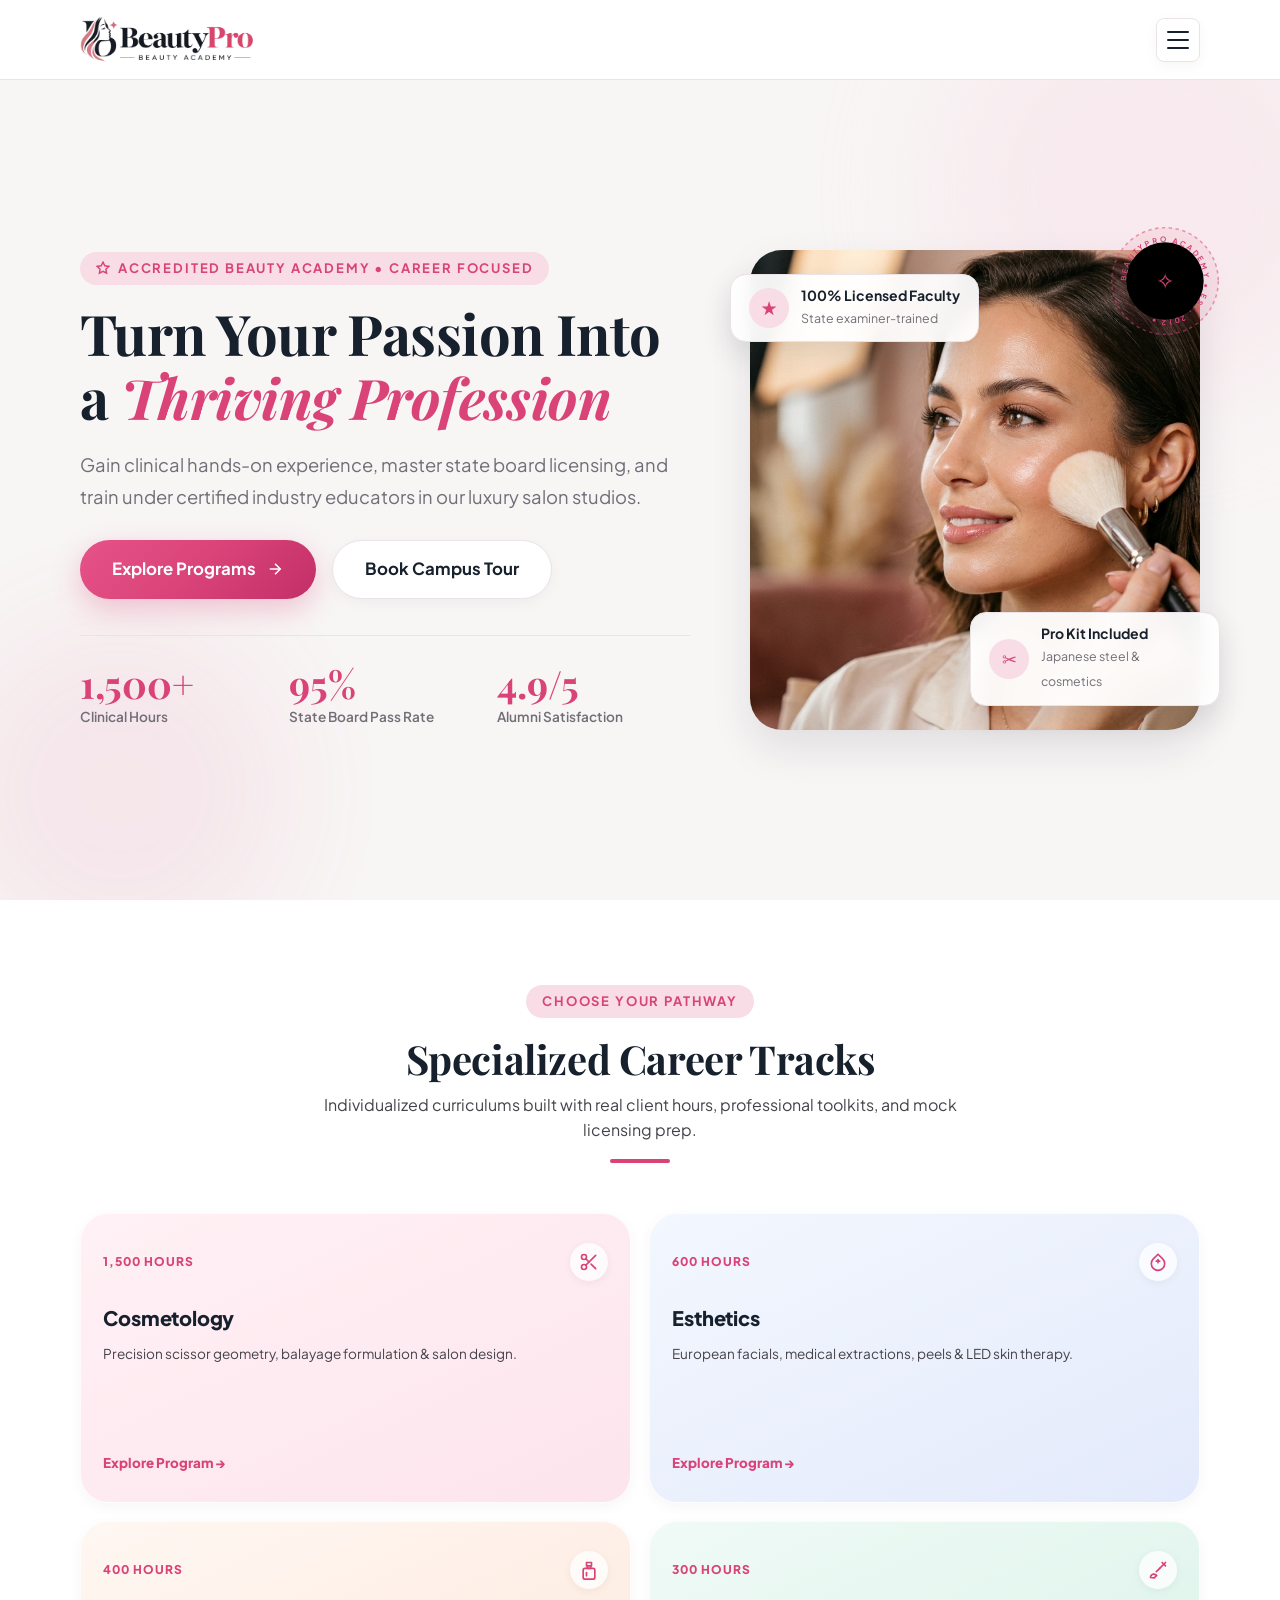
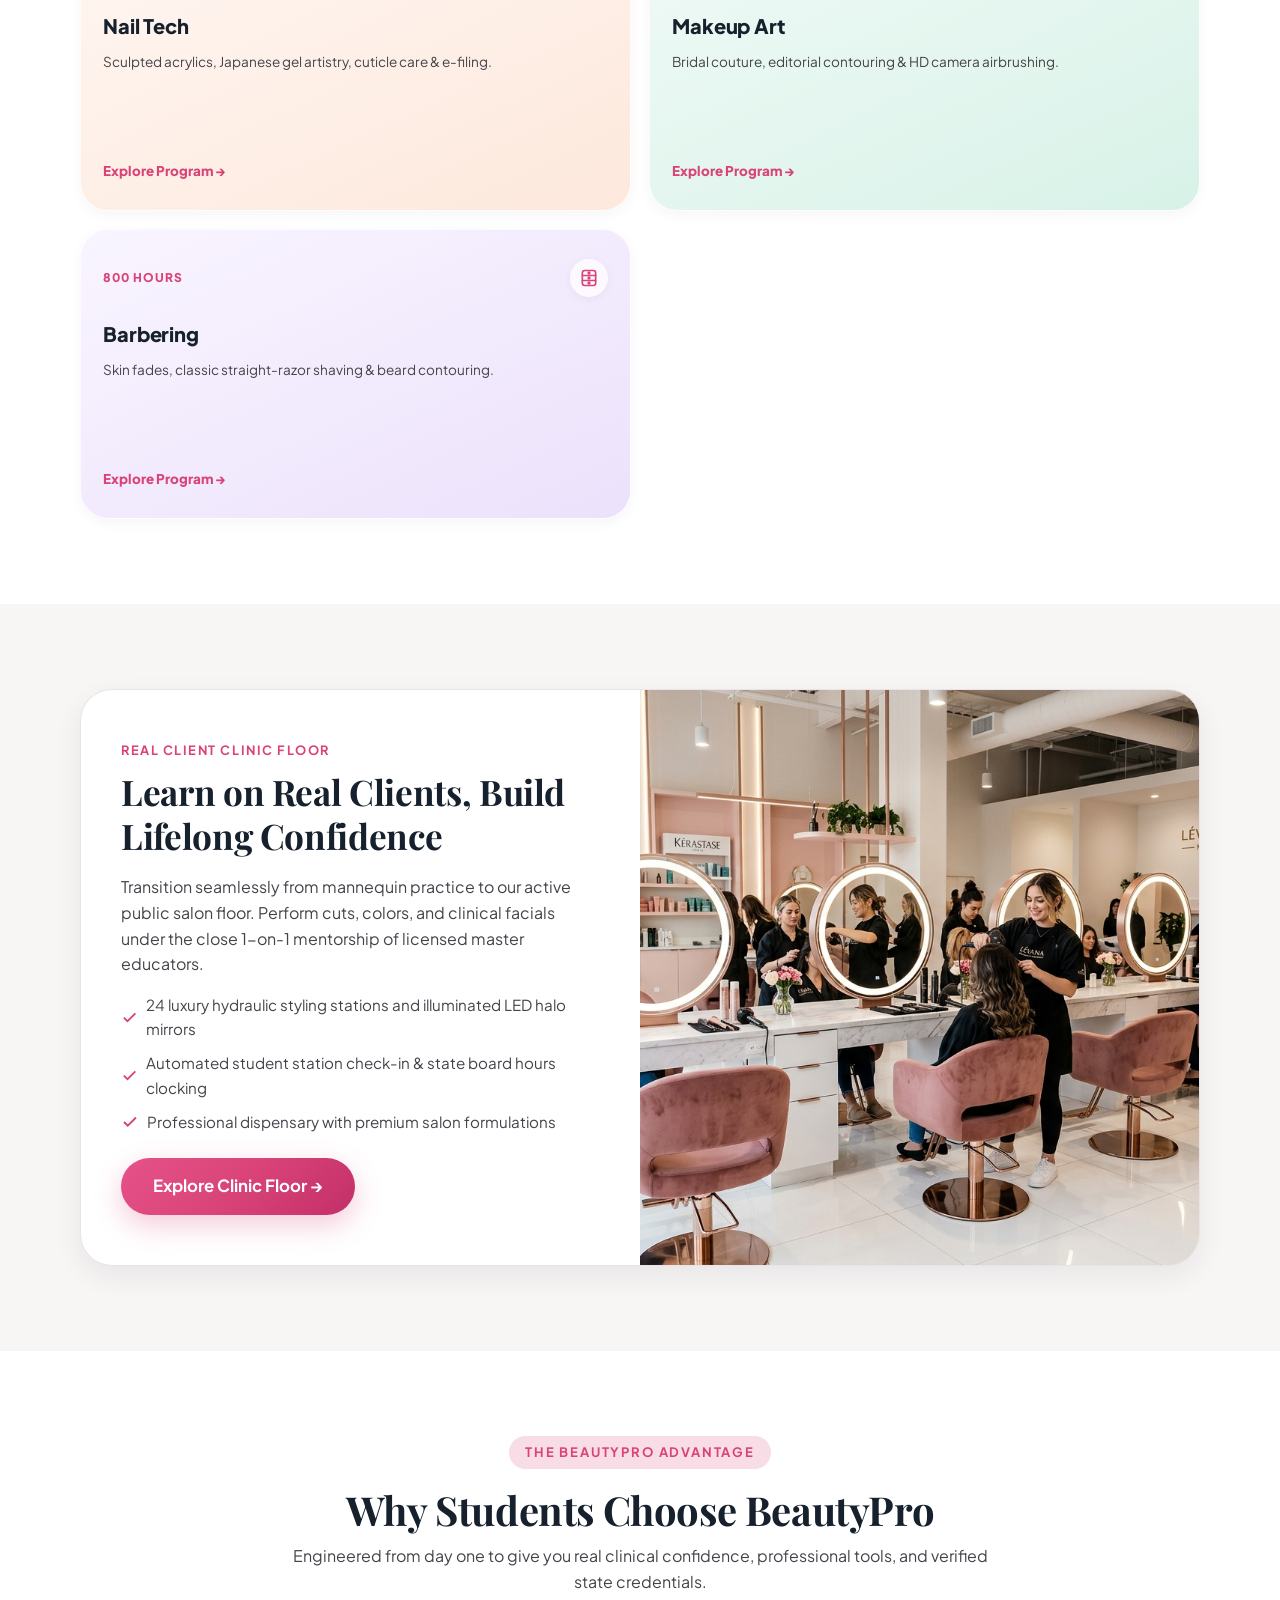
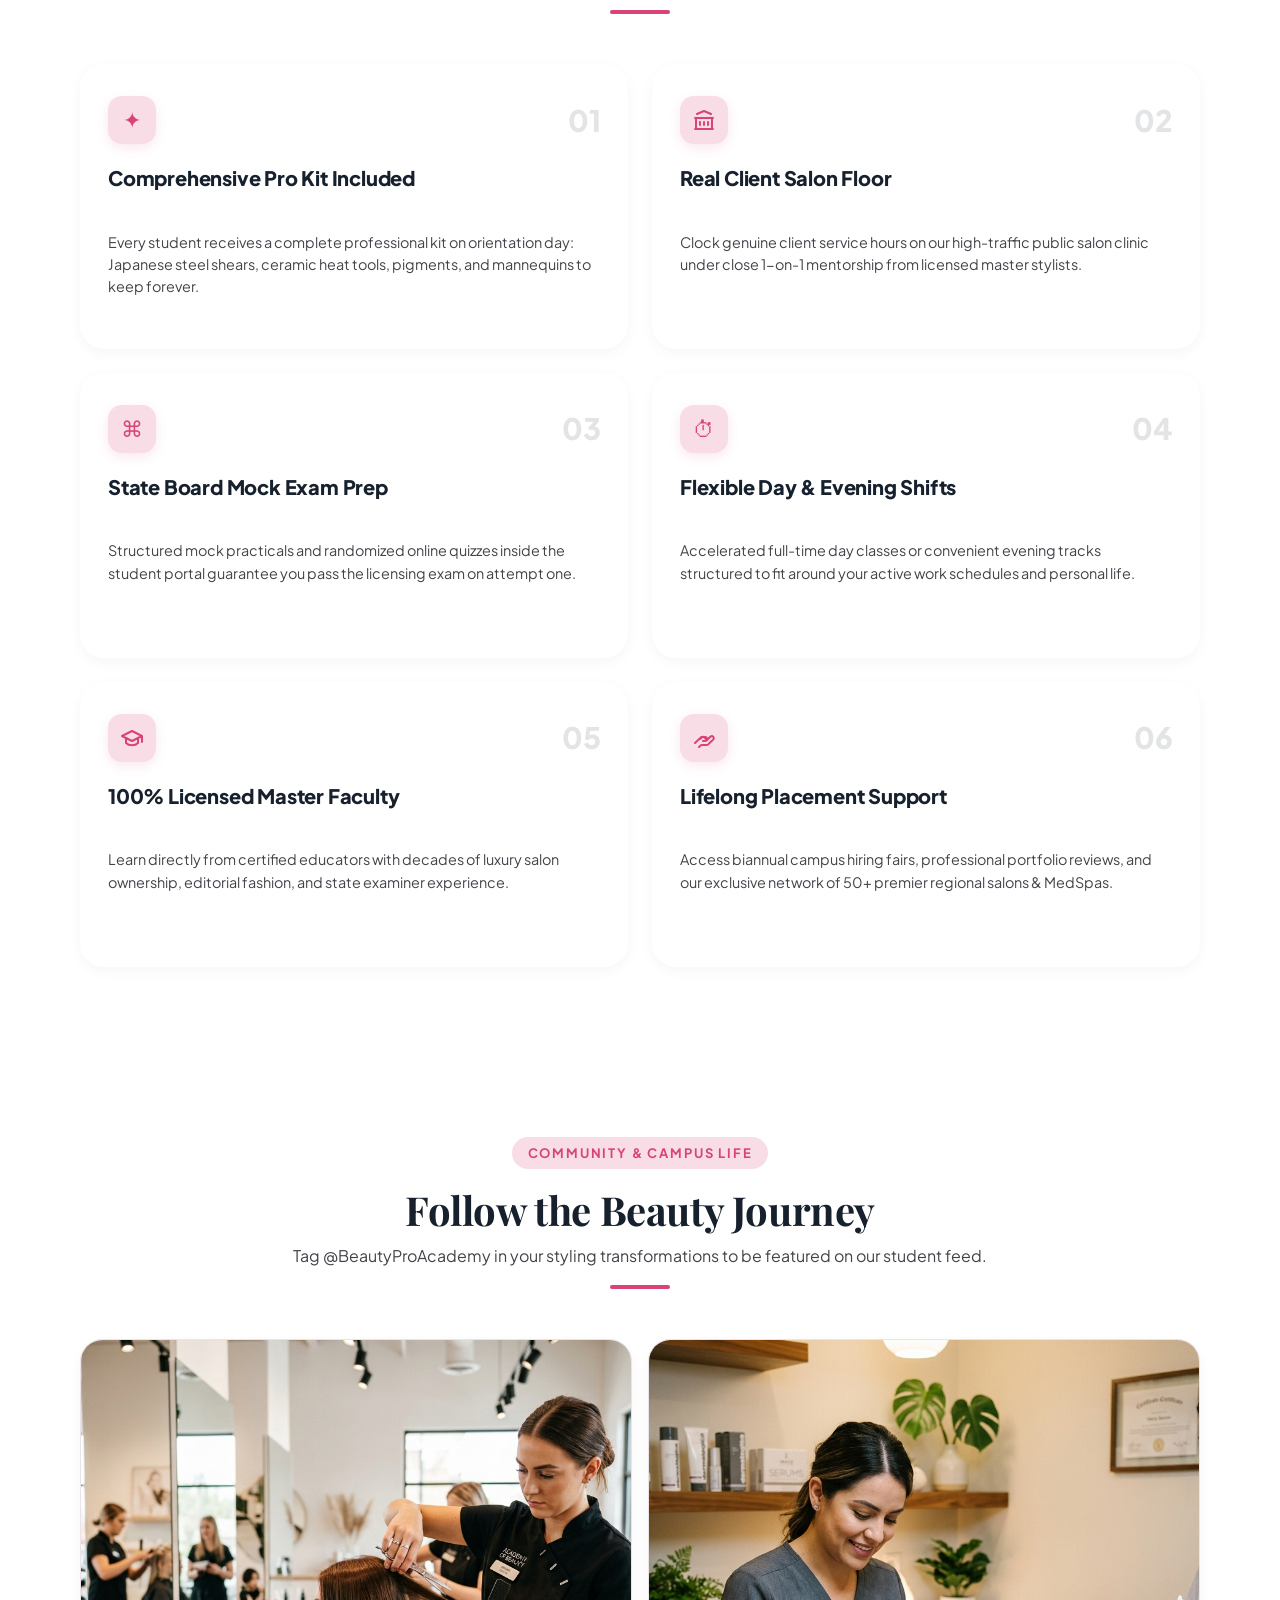
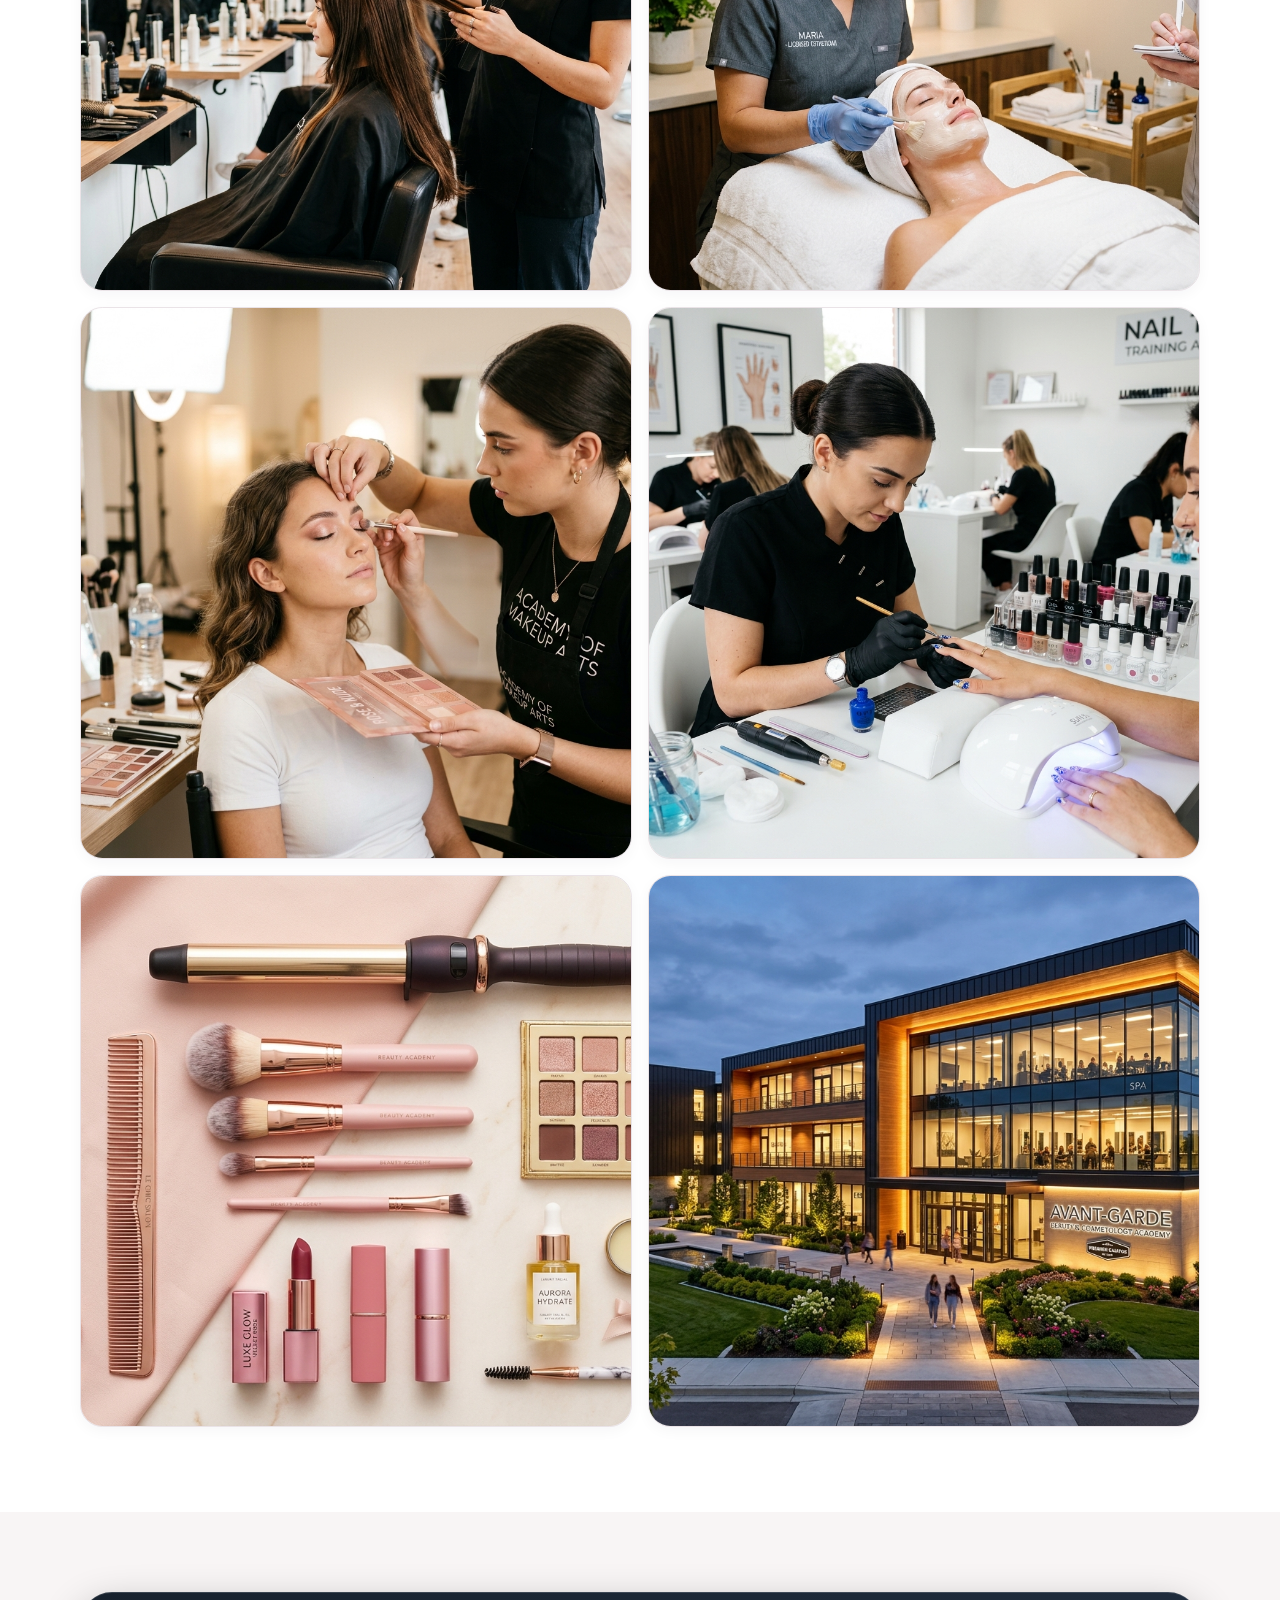
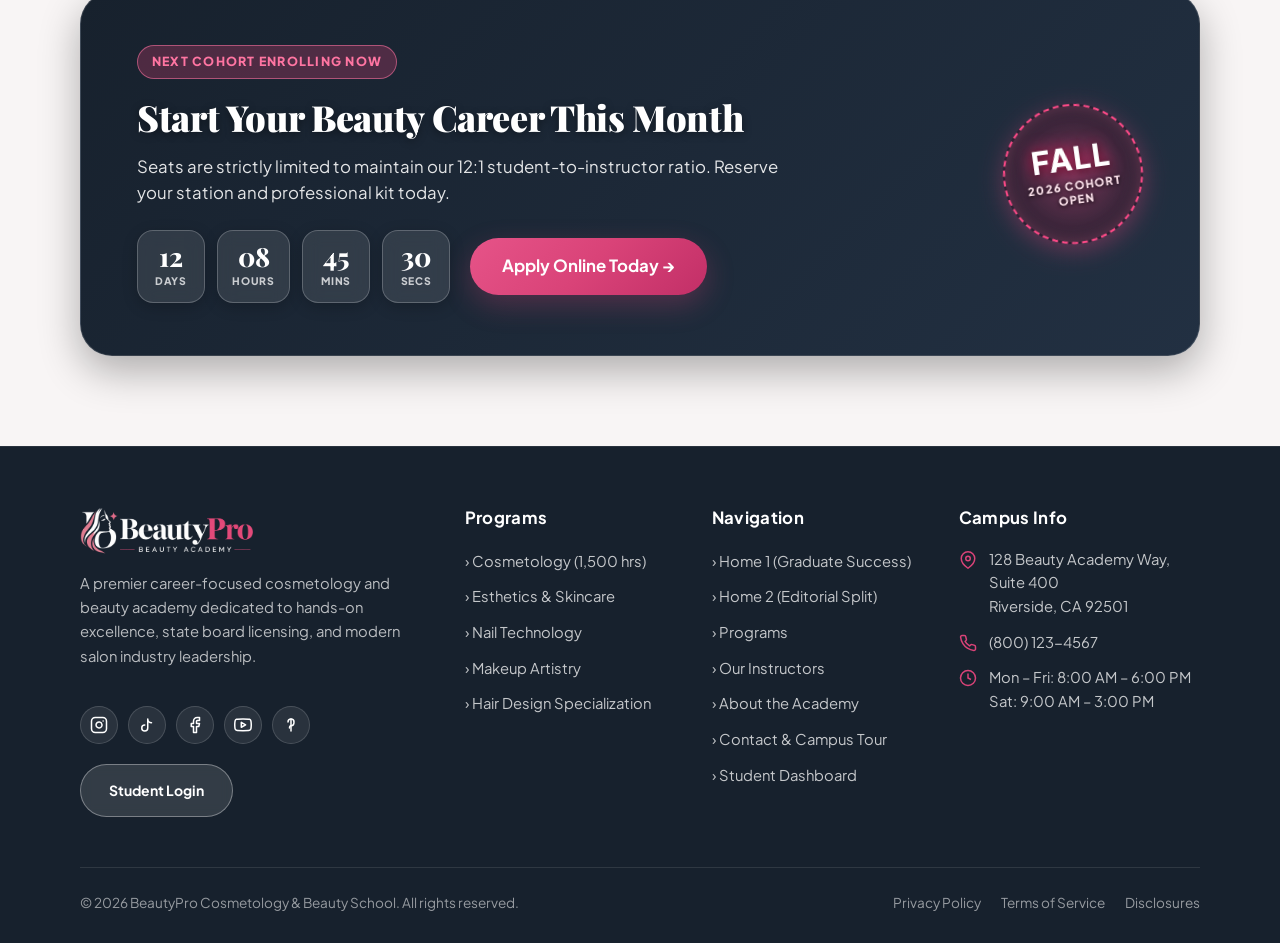
==== commit 7d08f205: "first commit" ====
--- a/index.html
+++ b/index.html
@@ -258,7 +258,7 @@
             <div class="age-card-body">
               <div class="age-card-top">
                 <span class="age-card-badge">1,500 Hours</span>
-                <span class="age-card-icon" aria-hidden="true"><svg width="22" height="22" viewBox="0 0 24 24" fill="none" stroke="currentColor" stroke-width="2" stroke-linecap="round" stroke-linejoin="round"><circle cx="6" cy="6" r="3"></circle><circle cx="6" cy="18" r="3"></circle><line x1="20" y1="4" x2="8.12" y2="15.88"></line><line x1="14.47" y1="14.48" x2="20" y2="20"></line><line x1="8.12" y1="8.12" x2="12" y2="12"></line></svg></span>
+                <span class="age-card-icon" aria-hidden="true"><svg width="20" height="20" viewBox="0 0 24 24" fill="none" stroke="currentColor" stroke-width="2" stroke-linecap="round" stroke-linejoin="round"><circle cx="6" cy="6" r="3"></circle><circle cx="6" cy="18" r="3"></circle><line x1="20" y1="4" x2="8.12" y2="15.88"></line><line x1="14.47" y1="14.48" x2="20" y2="20"></line><line x1="8.12" y1="8.12" x2="12" y2="12"></line></svg></span>
               </div>
               <h3>Cosmetology</h3>
               <p>Precision scissor geometry, balayage formulation &amp; salon design.</p>
@@ -271,7 +271,7 @@
             <div class="age-card-body">
               <div class="age-card-top">
                 <span class="age-card-badge">600 Hours</span>
-                <span class="age-card-icon" aria-hidden="true"><svg width="22" height="22" viewBox="0 0 24 24" fill="none" stroke="currentColor" stroke-width="2" stroke-linecap="round" stroke-linejoin="round"><path d="M12 2.69l5.66 5.66a8 8 0 1 1-11.31 0z"></path></svg></span>
+                <span class="age-card-icon" aria-hidden="true"><svg width="20" height="20" viewBox="0 0 24 24" fill="none" stroke="currentColor" stroke-width="2" stroke-linecap="round" stroke-linejoin="round"><path d="M12 2.69l5.66 5.66a8 8 0 1 1-11.31 0z"></path><path d="M12 9v4"></path><path d="M10 11h4"></path></svg></span>
               </div>
               <h3>Esthetics</h3>
               <p>European facials, medical extractions, peels &amp; LED skin therapy.</p>
@@ -284,7 +284,7 @@
             <div class="age-card-body">
               <div class="age-card-top">
                 <span class="age-card-badge">400 Hours</span>
-                <span class="age-card-icon" aria-hidden="true"><svg width="22" height="22" viewBox="0 0 24 24" fill="none" stroke="currentColor" stroke-width="2" stroke-linecap="round" stroke-linejoin="round"><path d="M14 2H6a2 2 0 0 0-2 2v16a2 2 0 0 0 2 2h12a2 2 0 0 0 2-2V8z"></path><polyline points="14 2 14 8 20 8"></polyline><line x1="12" y1="18" x2="12" y2="12"></line><line x1="9" y1="15" x2="15" y2="15"></line></svg></span>
+                <span class="age-card-icon" aria-hidden="true"><svg width="20" height="20" viewBox="0 0 24 24" fill="none" stroke="currentColor" stroke-width="2" stroke-linecap="round" stroke-linejoin="round"><path d="M9 3h6v4H9z"></path><path d="M10 7v3h4V7"></path><path d="M7 10h10a2 2 0 0 1 2 2v9a2 2 0 0 1-2 2H7a2 2 0 0 1-2-2v-9a2 2 0 0 1 2-2z"></path><line x1="9" y1="15" x2="9" y2="19"></line></svg></span>
               </div>
               <h3>Nail Tech</h3>
               <p>Sculpted acrylics, Japanese gel artistry, cuticle care &amp; e-filing.</p>
@@ -297,7 +297,7 @@
             <div class="age-card-body">
               <div class="age-card-top">
                 <span class="age-card-badge">300 Hours</span>
-                <span class="age-card-icon" aria-hidden="true"><svg width="22" height="22" viewBox="0 0 24 24" fill="none" stroke="currentColor" stroke-width="2" stroke-linecap="round" stroke-linejoin="round"><path d="M12 19l7-7 3 3-7 7-3-3z"></path><path d="M18 13l-1.5-7.5L2 2l3.5 14.5L13 18l5-5z"></path><path d="M2 2l7.586 7.586"></path><circle cx="11" cy="11" r="2"></circle></svg></span>
+                <span class="age-card-icon" aria-hidden="true"><svg width="20" height="20" viewBox="0 0 24 24" fill="none" stroke="currentColor" stroke-width="2" stroke-linecap="round" stroke-linejoin="round"><path d="m14 10 7-7"></path><path d="M17 3l4 4"></path><path d="M10 14l4-4"></path><path d="M3 21a4 4 0 0 1 4-4c1.5 0 2.5 1 3.5 1.5l-3 3L3 21z"></path></svg></span>
               </div>
               <h3>Makeup Art</h3>
               <p>Bridal couture, editorial contouring &amp; HD camera airbrushing.</p>
@@ -310,7 +310,7 @@
             <div class="age-card-body">
               <div class="age-card-top">
                 <span class="age-card-badge">800 Hours</span>
-                <span class="age-card-icon" aria-hidden="true"><svg width="22" height="22" viewBox="0 0 24 24" fill="none" stroke="currentColor" stroke-width="2" stroke-linecap="round" stroke-linejoin="round"><rect x="3" y="3" width="18" height="18" rx="2" ry="2"></rect><line x1="3" y1="9" x2="21" y2="9"></line><line x1="9" y1="21" x2="9" y2="9"></line></svg></span>
+                <span class="age-card-icon" aria-hidden="true"><svg width="20" height="20" viewBox="0 0 24 24" fill="none" stroke="currentColor" stroke-width="2" stroke-linecap="round" stroke-linejoin="round"><rect x="4" y="3" width="16" height="18" rx="3"></rect><line x1="4" y1="9" x2="20" y2="9"></line><line x1="4" y1="15" x2="20" y2="15"></line><circle cx="12" cy="6" r="1" fill="currentColor"></circle><circle cx="12" cy="12" r="1" fill="currentColor"></circle><circle cx="12" cy="18" r="1" fill="currentColor"></circle></svg></span>
               </div>
               <h3>Barbering</h3>
               <p>Skin fades, classic straight-razor shaving &amp; beard contouring.</p>
--- a/css/style.css
+++ b/css/style.css
@@ -5805,3 +5805,444 @@
     min-height: auto !important;
   }
 }
+
+
+/* ==========================================================================
+   USER REFINEMENTS: ICONS, BADGES, AND RESPONSIVE PRE-FOOTER SECTION
+   ========================================================================== */
+
+/* 1. Pastel Category Cards (.age-card) Icons & Alignment */
+.age-card-top {
+  display: flex !important;
+  justify-content: space-between !important;
+  align-items: center !important;
+  width: 100% !important;
+  min-height: 40px !important;
+  margin-bottom: 1.25rem !important;
+}
+
+.age-card-icon {
+  width: 38px !important;
+  height: 38px !important;
+  border-radius: 50% !important;
+  background: rgba(255, 255, 255, 0.75) !important;
+  display: inline-flex !important;
+  align-items: center !important;
+  justify-content: center !important;
+  color: var(--rose-pink) !important;
+  box-shadow: 0 2px 10px rgba(0, 0, 0, 0.05) !important;
+  flex-shrink: 0 !important;
+  transition: all 0.3s ease !important;
+}
+
+[data-theme="dark"] .age-card-icon {
+  background: rgba(255, 255, 255, 0.12) !important;
+  color: #FF75A2 !important;
+  box-shadow: 0 2px 10px rgba(0, 0, 0, 0.3) !important;
+}
+
+.age-card:hover .age-card-icon {
+  transform: scale(1.1) !important;
+  background: #FFFFFF !important;
+  color: #D94378 !important;
+}
+
+[data-theme="dark"] .age-card:hover .age-card-icon {
+  background: rgba(217, 67, 120, 0.35) !important;
+  color: #FFFFFF !important;
+}
+
+/* 2. High-Contrast Dazzling Pre-Footer Circular Stamp */
+.discount-stamp {
+  width: 140px !important;
+  height: 140px !important;
+  border-radius: 50% !important;
+  border: 2px dashed #FF4A88 !important;
+  background: radial-gradient(circle, rgba(217, 67, 120, 0.45) 0%, rgba(20, 28, 40, 0.98) 100%) !important;
+  display: flex !important;
+  flex-direction: column !important;
+  align-items: center !important;
+  justify-content: center !important;
+  text-align: center !important;
+  transform: rotate(-8deg) !important;
+  flex-shrink: 0 !important;
+  box-shadow: 0 6px 25px rgba(217, 67, 120, 0.4), inset 0 0 16px rgba(255, 117, 162, 0.3) !important;
+  backdrop-filter: blur(8px) !important;
+}
+
+.discount-stamp strong {
+  font-size: 1.95rem !important;
+  font-weight: 900 !important;
+  color: #FFFFFF !important;
+  text-shadow: 0 0 16px #FF2E74, 0 2px 8px rgba(0, 0, 0, 0.9) !important;
+  line-height: 1 !important;
+  letter-spacing: 0.06em !important;
+  margin-bottom: 4px !important;
+}
+
+.discount-stamp span {
+  font-size: 0.7rem !important;
+  letter-spacing: 0.1em !important;
+  font-weight: 800 !important;
+  color: #FFE5EE !important;
+  text-transform: uppercase !important;
+  line-height: 1.25 !important;
+  text-shadow: 0 1px 4px rgba(0, 0, 0, 0.8) !important;
+}
+
+/* 3. Mobile Navigation Dropdown Closed by Default */
+.mobile-sublinks {
+  display: none !important;
+  padding: 8px 0 8px 16px !important;
+  flex-direction: column !important;
+  gap: 10px !important;
+}
+
+.mobile-sublinks.is-open {
+  display: flex !important;
+}
+
+.mobile-dropdown-header .dropdown-arrow {
+  transition: transform 0.3s ease !important;
+  transform: rotate(0deg) !important;
+}
+
+.mobile-dropdown-header.is-open .dropdown-arrow {
+  transform: rotate(180deg) !important;
+}
+
+/* 4. Pre-Footer Countdown Section Perfect Responsive Alignment */
+.offer-banner {
+  background: var(--card-bg) !important;
+  border-radius: 2rem !important;
+  padding: 3rem 3.5rem !important;
+  border: 1px solid var(--border-color) !important;
+  box-shadow: var(--shadow-md) !important;
+  position: relative !important;
+  overflow: hidden !important;
+}
+
+[data-theme="dark"] .offer-banner {
+  background: #151F2C !important;
+  border: 1px solid rgba(255, 255, 255, 0.1) !important;
+  box-shadow: 0 10px 30px rgba(0, 0, 0, 0.4) !important;
+}
+
+.ob-inner {
+  display: flex !important;
+  justify-content: space-between !important;
+  align-items: center !important;
+  gap: 2.5rem !important;
+  position: relative !important;
+  z-index: 2 !important;
+  width: 100% !important;
+}
+
+.ob-inner > div:first-child {
+  flex: 1 1 0% !important;
+  min-width: 0 !important;
+}
+
+.countdown {
+  display: flex !important;
+  align-items: center !important;
+  gap: 12px !important;
+}
+
+.cd-box {
+  background: rgba(255, 255, 255, 0.85) !important;
+  border: 1px solid var(--border-color) !important;
+  border-radius: 1rem !important;
+  padding: 12px 14px !important;
+  min-width: 68px !important;
+  text-align: center !important;
+  box-shadow: var(--shadow-sm) !important;
+}
+
+[data-theme="dark"] .cd-box {
+  background: #1E2D3D !important;
+  border: 1px solid rgba(255, 255, 255, 0.1) !important;
+}
+
+.cd-num {
+  font-family: var(--font-serif) !important;
+  font-size: 1.6rem !important;
+  font-weight: 800 !important;
+  line-height: 1 !important;
+  color: var(--heading-text) !important;
+}
+
+.cd-label {
+  font-size: 0.65rem !important;
+  font-weight: 800 !important;
+  letter-spacing: 0.08em !important;
+  text-transform: uppercase !important;
+  color: var(--muted-text) !important;
+  margin-top: 4px !important;
+}
+
+@media (max-width: 991px) {
+  .offer-banner {
+    padding: 2.25rem 1.75rem !important;
+    border-radius: 1.5rem !important;
+  }
+  .ob-inner {
+    flex-direction: column !important;
+    text-align: center !important;
+    gap: 2rem !important;
+    align-items: center !important;
+  }
+  .ob-inner p {
+    margin-left: auto !important;
+    margin-right: auto !important;
+  }
+  .ob-inner div[style*="display: flex"] {
+    justify-content: center !important;
+  }
+  .countdown {
+    justify-content: center !important;
+  }
+  .discount-stamp {
+    transform: rotate(0deg) !important;
+    margin: 1rem auto 0 auto !important;
+  }
+}
+
+@media (max-width: 576px) {
+  .cd-box {
+    min-width: 58px !important;
+    padding: 8px 10px !important;
+  }
+  .cd-num {
+    font-size: 1.35rem !important;
+  }
+  .ob-inner h2 {
+    font-size: 1.65rem !important;
+  }
+  .ob-inner div[style*="display: flex"] {
+    flex-direction: column !important;
+    gap: 16px !important;
+    width: 100% !important;
+  }
+  #final-enroll-btn {
+    width: 100% !important;
+    text-align: center !important;
+    justify-content: center !important;
+  }
+}
+
+
+/* ==========================================================================
+   OFFER BANNER DEEP NAVY CONTRAST & MOBILE DROPDOWN FIXES
+   ========================================================================== */
+
+/* Dropdown styling */
+.mobile-sublinks {
+  display: none !important;
+  padding: 10px 0 10px 16px !important;
+  flex-direction: column !important;
+  gap: 10px !important;
+}
+
+.mobile-sublinks.is-open {
+  display: flex !important;
+}
+
+.mobile-dropdown-header {
+  cursor: pointer !important;
+  user-select: none !important;
+}
+
+.mobile-dropdown-header .dropdown-arrow {
+  transition: transform 0.3s cubic-bezier(0.16, 1, 0.3, 1) !important;
+  transform: rotate(0deg) !important;
+}
+
+.mobile-dropdown-header.is-open .dropdown-arrow {
+  transform: rotate(180deg) !important;
+}
+
+/* Pre-Footer Offer Banner: Rich Deep Navy in BOTH Themes with White Text */
+.offer-banner {
+  background: linear-gradient(135deg, #17212D 0%, #223042 100%) !important;
+  border-radius: 2rem !important;
+  padding: 3.25rem 3.5rem !important;
+  border: 1px solid rgba(255, 255, 255, 0.14) !important;
+  box-shadow: 0 15px 40px rgba(0, 0, 0, 0.3) !important;
+  position: relative !important;
+  overflow: hidden !important;
+  color: #FFFFFF !important;
+}
+
+[data-theme="dark"] .offer-banner {
+  background: linear-gradient(135deg, #0F1722 0%, #1A2636 100%) !important;
+  border: 1px solid rgba(255, 255, 255, 0.1) !important;
+  box-shadow: 0 15px 40px rgba(0, 0, 0, 0.5) !important;
+}
+
+.ob-inner {
+  display: flex !important;
+  justify-content: space-between !important;
+  align-items: center !important;
+  gap: 2.5rem !important;
+  position: relative !important;
+  z-index: 2 !important;
+  width: 100% !important;
+}
+
+.ob-inner > div:first-child {
+  flex: 1 1 0% !important;
+  min-width: 0 !important;
+}
+
+.ob-tag {
+  display: inline-block !important;
+  font-size: 0.78rem !important;
+  font-weight: 800 !important;
+  letter-spacing: 0.1em !important;
+  text-transform: uppercase !important;
+  color: #FF75A2 !important;
+  background: rgba(217, 67, 120, 0.28) !important;
+  border: 1px solid rgba(255, 117, 162, 0.55) !important;
+  padding: 6px 14px !important;
+  border-radius: 9999px !important;
+  margin-bottom: 1rem !important;
+}
+
+.ob-inner h2 {
+  font-size: 2.25rem !important;
+  font-weight: 900 !important;
+  line-height: 1.25 !important;
+  color: #FFFFFF !important;
+  margin-bottom: 0.85rem !important;
+  text-shadow: 0 2px 8px rgba(0, 0, 0, 0.4) !important;
+}
+
+.ob-inner p {
+  font-size: 1.05rem !important;
+  line-height: 1.55 !important;
+  color: rgba(255, 255, 255, 0.88) !important;
+  max-width: 650px !important;
+  margin-bottom: 1.5rem !important;
+}
+
+.countdown {
+  display: flex !important;
+  align-items: center !important;
+  gap: 12px !important;
+}
+
+.cd-box {
+  background: rgba(255, 255, 255, 0.1) !important;
+  border: 1px solid rgba(255, 255, 255, 0.22) !important;
+  border-radius: 1rem !important;
+  padding: 12px 14px !important;
+  min-width: 68px !important;
+  text-align: center !important;
+  box-shadow: 0 4px 15px rgba(0, 0, 0, 0.2) !important;
+  backdrop-filter: blur(8px) !important;
+}
+
+.cd-num {
+  font-family: var(--font-serif) !important;
+  font-size: 1.65rem !important;
+  font-weight: 800 !important;
+  line-height: 1 !important;
+  color: #FFFFFF !important;
+}
+
+.cd-label {
+  font-size: 0.65rem !important;
+  font-weight: 800 !important;
+  letter-spacing: 0.08em !important;
+  text-transform: uppercase !important;
+  color: rgba(255, 255, 255, 0.75) !important;
+  margin-top: 4px !important;
+}
+
+.discount-stamp {
+  width: 140px !important;
+  height: 140px !important;
+  border-radius: 50% !important;
+  border: 2px dashed #FF4A88 !important;
+  background: radial-gradient(circle, rgba(217, 67, 120, 0.45) 0%, rgba(15, 23, 34, 0.98) 100%) !important;
+  display: flex !important;
+  flex-direction: column !important;
+  align-items: center !important;
+  justify-content: center !important;
+  text-align: center !important;
+  transform: rotate(-8deg) !important;
+  flex-shrink: 0 !important;
+  box-shadow: 0 6px 25px rgba(217, 67, 120, 0.4), inset 0 0 16px rgba(255, 117, 162, 0.3) !important;
+  backdrop-filter: blur(8px) !important;
+}
+
+.discount-stamp strong {
+  font-size: 1.95rem !important;
+  font-weight: 900 !important;
+  color: #FFFFFF !important;
+  text-shadow: 0 0 16px #FF2E74, 0 2px 8px rgba(0, 0, 0, 0.9) !important;
+  line-height: 1 !important;
+  letter-spacing: 0.06em !important;
+  margin-bottom: 4px !important;
+}
+
+.discount-stamp span {
+  font-size: 0.7rem !important;
+  letter-spacing: 0.1em !important;
+  font-weight: 800 !important;
+  color: #FFE5EE !important;
+  text-transform: uppercase !important;
+  line-height: 1.25 !important;
+  text-shadow: 0 1px 4px rgba(0, 0, 0, 0.8) !important;
+}
+
+@media (max-width: 991px) {
+  .offer-banner {
+    padding: 2.25rem 1.75rem !important;
+    border-radius: 1.5rem !important;
+  }
+  .ob-inner {
+    flex-direction: column !important;
+    text-align: center !important;
+    gap: 2rem !important;
+    align-items: center !important;
+  }
+  .ob-inner p {
+    margin-left: auto !important;
+    margin-right: auto !important;
+  }
+  .ob-inner div[style*="display: flex"] {
+    justify-content: center !important;
+  }
+  .countdown {
+    justify-content: center !important;
+  }
+  .discount-stamp {
+    transform: rotate(0deg) !important;
+    margin: 1rem auto 0 auto !important;
+  }
+}
+
+@media (max-width: 576px) {
+  .cd-box {
+    min-width: 58px !important;
+    padding: 8px 10px !important;
+  }
+  .cd-num {
+    font-size: 1.35rem !important;
+  }
+  .ob-inner h2 {
+    font-size: 1.65rem !important;
+  }
+  .ob-inner div[style*="display: flex"] {
+    flex-direction: column !important;
+    gap: 16px !important;
+    width: 100% !important;
+  }
+  #final-enroll-btn {
+    width: 100% !important;
+    text-align: center !important;
+    justify-content: center !important;
+  }
+}
